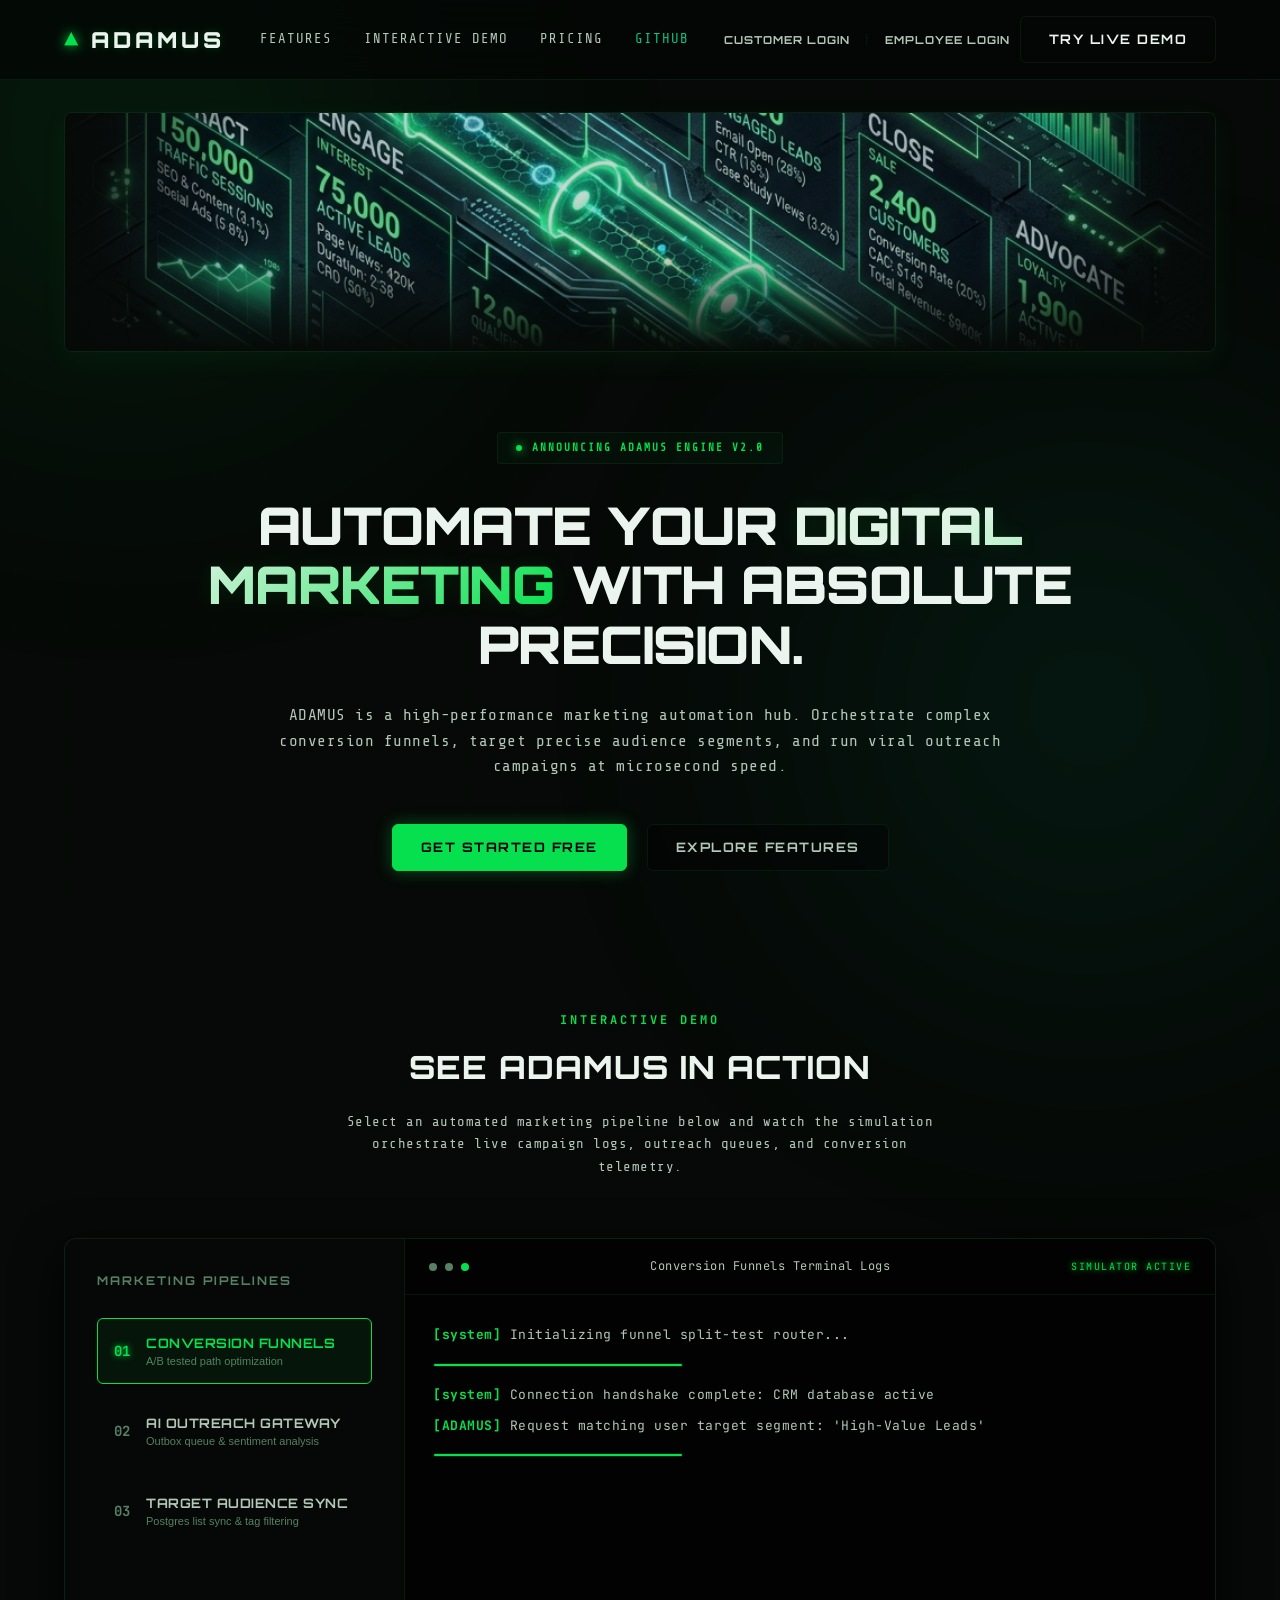
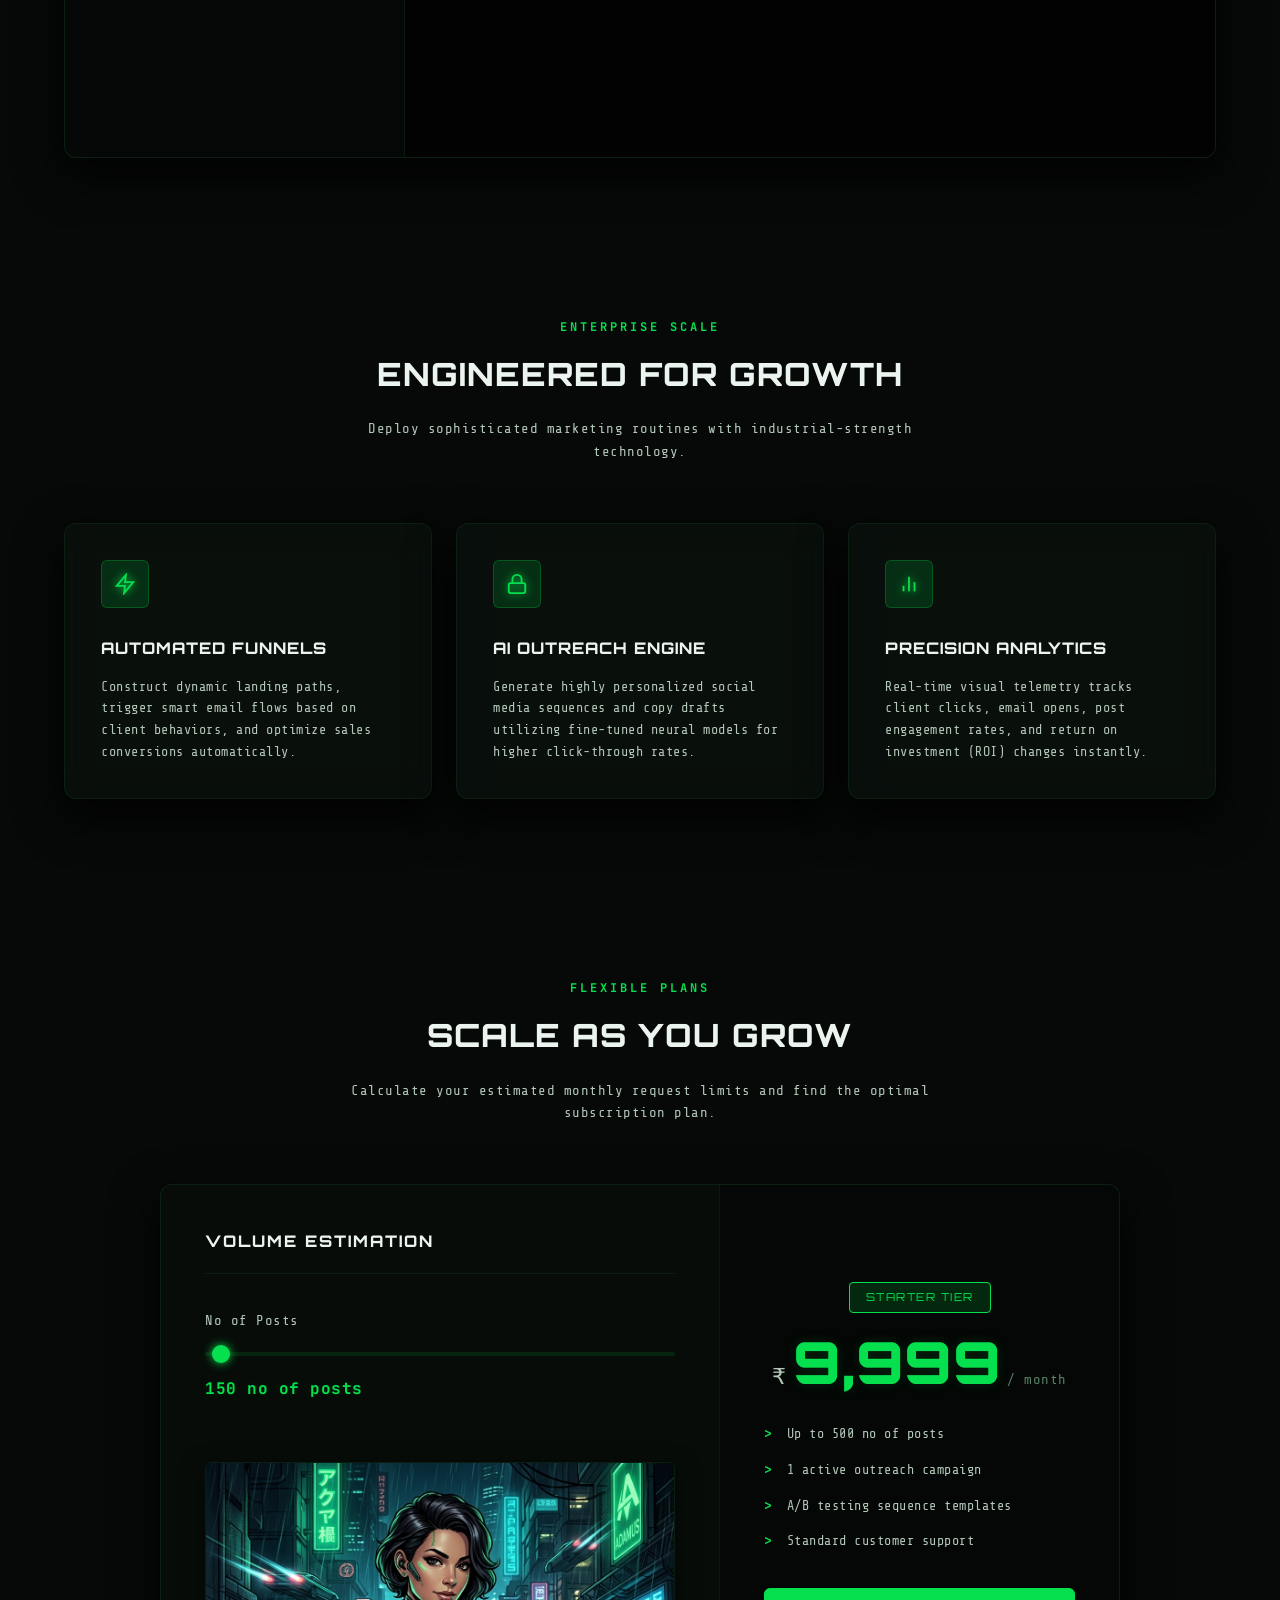
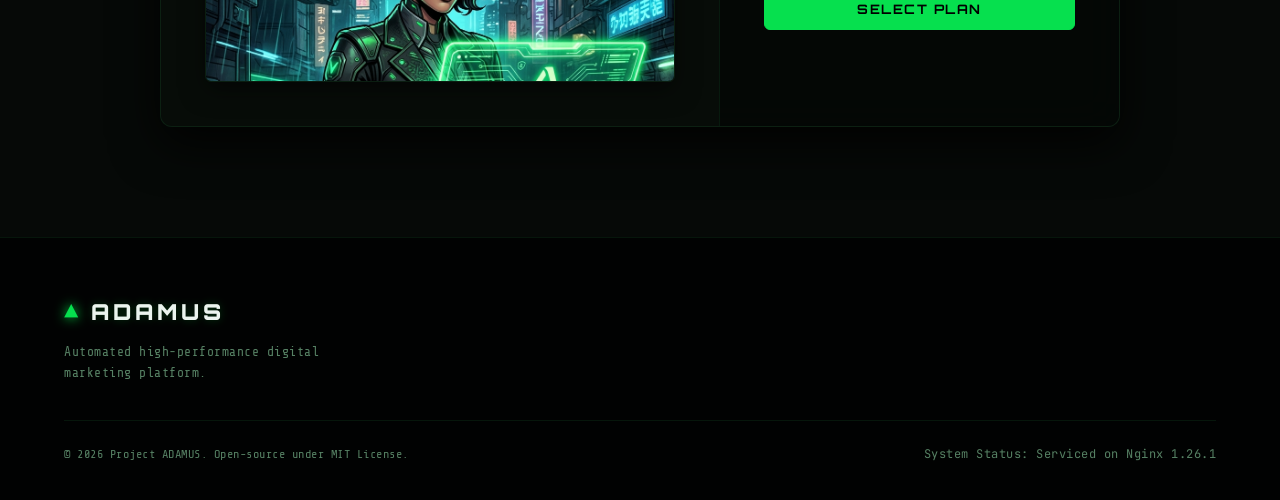
==== index.html @ e50ae534 "Restore original cover3.png and revert index.html/login.html changes" ====
<!DOCTYPE html>
<html lang="en">
<head>
    <meta charset="UTF-8">
    <meta name="viewport" content="width=device-width, initial-scale=1.0">
    <title>ADAMUS - Next Gen Local Applications</title>
    <link rel="preconnect" href="https://fonts.googleapis.com">
    <link rel="preconnect" href="https://fonts.gstatic.com" crossorigin>
    <link href="https://fonts.googleapis.com/css2?family=Orbitron:wght@700;800;900&family=Share+Tech+Mono&family=JetBrains+Mono:wght@400;500;700&display=swap" rel="stylesheet">
    <link rel="stylesheet" href="style.css?v=1.7">
</head>
<body>
    <!-- Abstract gradient backgrounds -->
    <div class="bg-glow bg-glow-primary"></div>
    <div class="bg-glow bg-glow-secondary"></div>
    <div class="bg-grid-overlay"></div>

    <div class="app-wrapper">
        <!-- Navigation Header -->
        <header class="navbar">
            <div class="nav-container">
                <a href="#" class="brand-logo">
                    <span class="logo-mark">▲</span>
                    <span class="logo-name">ADAMUS</span>
                </a>
                <nav class="nav-links">
                    <a href="#features">Features</a>
                    <a href="#demo">Interactive Demo</a>
                    <a href="#pricing">Pricing</a>
                    <a href="https://github.com/vmothee/Project_ADAMUS" target="_blank" class="git-link">GitHub</a>
                </nav>
                <div class="nav-actions">
                    <a href="login.html#customer" class="nav-login-link">Customer Login</a>
                    <span class="nav-divider">|</span>
                    <a href="login.html#employee" class="nav-login-link">Employee Login</a>
                    <a href="#demo" class="btn btn-nav">Try Live Demo</a>
                </div>
                <button class="mobile-nav-toggle" id="mobile-toggle" aria-label="Toggle Navigation">
                    <span class="bar"></span>
                    <span class="bar"></span>
                    <span class="bar"></span>
                </button>
            </div>
        </header>

        <!-- Mobile Navigation Drawer -->
        <div class="mobile-nav-drawer" id="mobile-drawer">
            <nav class="mobile-nav-links">
                <a href="#features" class="mobile-drawer-link">Features</a>
                <a href="#demo" class="mobile-drawer-link">Interactive Demo</a>
                <a href="#pricing" class="mobile-drawer-link">Pricing</a>
                <a href="https://github.com/vmothee/Project_ADAMUS" target="_blank" class="git-link mobile-drawer-link">GitHub</a>
                <div class="drawer-divider"></div>
                <a href="login.html#customer" class="drawer-login-link mobile-drawer-link">Customer Login</a>
                <a href="login.html#employee" class="drawer-login-link mobile-drawer-link">Employee Login</a>
            </nav>
        </div>

        <!-- Header Cover Banner -->
        <div class="header-cover-banner container">
            <div class="cover-image-wrapper glass-panel">
                <img src="cover1.png" alt="ADAMUS Funnel" class="cover-image active">
                <img src="cover2.png" alt="ADAMUS Outreach" class="cover-image">
                <img src="cover3.png" alt="ADAMUS SEO" class="cover-image">
                <div class="cover-overlay"></div>
            </div>
        </div>
        <section class="hero-section">
            <div class="container hero-container">
                <div class="announcement-badge">
                    <span class="badge-dot pulse-blue"></span>
                    <span class="badge-text">Announcing ADAMUS Engine v2.0</span>
                </div>
                
                <h1 class="hero-title">
                    Automate your <span class="gradient-text">digital marketing</span> with absolute precision.
                </h1>
                
                <p class="hero-subtitle">
                    ADAMUS is a high-performance marketing automation hub. Orchestrate complex conversion funnels, target precise audience segments, and run viral outreach campaigns at microsecond speed.
                </p>

                <div class="hero-actions">
                    <a href="#demo" class="btn btn-primary btn-glow">Get Started Free</a>
                    <a href="#features" class="btn btn-secondary">Explore Features</a>
                </div>
            </div>
        </section>

        <!-- Interactive Demo Showcase Section -->
        <section id="demo" class="demo-section">
            <div class="container">
                <div class="section-header">
                    <span class="section-tag">Interactive Demo</span>
                    <h2>See ADAMUS in Action</h2>
                    <p class="section-description">Select an automated marketing pipeline below and watch the simulation orchestrate live campaign logs, outreach queues, and conversion telemetry.</p>
                </div>

                <div class="showcase-card glass-panel">
                    <!-- Sidebar controller inside widget -->
                    <div class="showcase-sidebar">
                        <h3>Marketing Pipelines</h3>
                        <div class="pipeline-list">
                            <button class="pipeline-btn active" data-pipeline="data-proc" id="btn-pipeline-data">
                                <span class="num">01</span>
                                <div class="btn-info">
                                    <span class="title">Conversion Funnels</span>
                                    <span class="desc">A/B tested path optimization</span>
                                </div>
                            </button>
                            <button class="pipeline-btn" data-pipeline="ai-middleware" id="btn-pipeline-ai">
                                <span class="num">02</span>
                                <div class="btn-info">
                                    <span class="title">AI Outreach Gateway</span>
                                    <span class="desc">Outbox queue & sentiment analysis</span>
                                </div>
                            </button>
                            <button class="pipeline-btn" data-pipeline="api-sync" id="btn-pipeline-sync">
                                <span class="num">03</span>
                                <div class="btn-info">
                                    <span class="title">Target Audience Sync</span>
                                    <span class="desc">Postgres list sync & tag filtering</span>
                                </div>
                            </button>
                        </div>
                    </div>

                    <!-- Console/Visualization inside widget -->
                    <div class="showcase-content">
                        <div class="console-header">
                            <div class="console-controls">
                                <span class="control-dot dot-red"></span>
                                <span class="control-dot dot-yellow"></span>
                                <span class="control-dot dot-green"></span>
                            </div>
                            <span class="console-title" id="console-title-label">Conversion Funnels Terminal Logs</span>
                            <span class="console-status">SIMULATOR ACTIVE</span>
                        </div>
                        <div class="console-body" id="showcase-console">
                            <!-- Populated by JS -->
                        </div>
                    </div>
                </div>
            </div>
        </section>

        <!-- Features Grid Section -->
        <section id="features" class="features-section">
            <div class="container">
                <div class="section-header">
                    <span class="section-tag">Enterprise Scale</span>
                    <h2>Engineered for Growth</h2>
                    <p class="section-description">Deploy sophisticated marketing routines with industrial-strength technology.</p>
                </div>

                <div class="features-grid">
                    <div class="feature-card glass-panel">
                        <div class="feature-icon bg-cyan">
                            <svg viewBox="0 0 24 24" fill="none" stroke="currentColor" stroke-width="2">
                                <polygon points="13 2 3 14 12 14 11 22 21 10 12 10 13 2" />
                            </svg>
                        </div>
                        <h3>Automated Funnels</h3>
                        <p>Construct dynamic landing paths, trigger smart email flows based on client behaviors, and optimize sales conversions automatically.</p>
                    </div>

                    <div class="feature-card glass-panel">
                        <div class="feature-icon bg-purple">
                            <svg viewBox="0 0 24 24" fill="none" stroke="currentColor" stroke-width="2">
                                <rect x="3" y="11" width="18" height="11" rx="2" ry="2"/>
                                <path d="M7 11V7a5 5 0 0 1 10 0v4"/>
                            </svg>
                        </div>
                        <h3>AI Outreach Engine</h3>
                        <p>Generate highly personalized social media sequences and copy drafts utilizing fine-tuned neural models for higher click-through rates.</p>
                    </div>

                    <div class="feature-card glass-panel">
                        <div class="feature-icon bg-emerald">
                            <svg viewBox="0 0 24 24" fill="none" stroke="currentColor" stroke-width="2">
                                <line x1="18" y1="20" x2="18" y2="10" />
                                <line x1="12" y1="20" x2="12" y2="4" />
                                <line x1="6" y1="20" x2="6" y2="14" />
                            </svg>
                        </div>
                        <h3>Precision Analytics</h3>
                        <p>Real-time visual telemetry tracks client clicks, email opens, post engagement rates, and return on investment (ROI) changes instantly.</p>
                    </div>
                </div>
            </div>
        </section>

        <!-- Interactive Pricing Calculator Section -->
        <section id="pricing" class="pricing-section">
            <div class="container">
                <div class="section-header">
                    <span class="section-tag">Flexible Plans</span>
                    <h2>Scale as you grow</h2>
                    <p class="section-description">Calculate your estimated monthly request limits and find the optimal subscription plan.</p>
                </div>

                <div class="pricing-calculator-card glass-panel">
                    <div class="calc-inputs">
                        <h3>Volume Estimation</h3>
                        <div class="range-group">
                            <label for="price-range">No of Posts</label>
                            <input type="range" id="price-range" min="1" max="10000" step="1" value="150">
                            <div class="slider-labels">
                                <span class="requests-count" id="calc-requests-lbl">150 no of posts</span>
                            </div>
                        </div>
                        <div class="calc-spokesperson-box">
                            <img src="spokesperson.png" alt="ADAMUS Marketing Agent" class="calc-spokesperson-img">
                        </div>
                    </div>
                    
                    <div class="calc-results">
                        <div class="plan-badge" id="plan-tier-badge">Developer Tier</div>
                        <div class="price-row">
                            <span class="currency">₹</span>
                            <span class="price-amount" id="calc-price-lbl">0</span>
                            <span class="period">/ month</span>
                        </div>
                        <ul class="plan-features">
                            <li id="feat-bandwidth">Up to 500 no of posts</li>
                            <li id="feat-nodes">1 active outreach campaign</li>
                            <li>A/B testing sequence templates</li>
                            <li id="feat-support">Standard customer support</li>
                        </ul>
                        <button class="btn btn-primary" style="width: 100%;">Select Plan</button>
                    </div>
                </div>
            </div>
        </section>

        <!-- Footer -->
        <footer class="footer">
            <div class="container footer-container">
                <div class="footer-brand">
                    <a href="#" class="brand-logo">
                        <span class="logo-mark">▲</span>
                        <span class="logo-name">ADAMUS</span>
                    </a>
                    <p class="footer-desc">Automated high-performance digital marketing platform.</p>
                </div>
                <div class="footer-bottom">
                    <span class="copyright">© 2026 Project ADAMUS. Open-source under MIT License.</span>
                    <span class="version">System Status: Serviced on Nginx 1.26.1</span>
                </div>
            </div>
        </footer>
    </div>
    
    <script src="app.js?v=1.4"></script>
</body>
</html>
---- style.css ----
/* ----------------------------------------------------
   Project ADAMUS - SaaS Product Redesign Stylesheet
   Theme: Sci-Fi Cyber Green & Deep Obsidian Black
   ---------------------------------------------------- */

:root {
    /* Color Palette: Dark Green & Black Combo */
    --bg-dark: hsl(140, 24%, 3%);
    --bg-card: hsla(140, 24%, 6%, 0.65);
    --bg-card-hover: hsla(140, 24%, 10%, 0.8);
    --border-color: hsla(140, 60%, 25%, 0.2);
    --border-hover: hsla(140, 95%, 45%, 0.45);
    
    --text-main: hsl(140, 30%, 94%);
    --text-muted: hsl(140, 15%, 74%);
    --text-dark: hsl(140, 20%, 42%);

    /* Neon Green Highlights & Glows */
    --primary: hsl(140, 95%, 45%);        /* Matrix Green */
    --primary-glow: hsla(140, 95%, 45%, 0.15);
    --secondary: hsl(160, 90%, 40%);      /* Emerald Teal */
    --secondary-glow: hsla(160, 90%, 40%, 0.15);
    
    --cyan: hsl(140, 95%, 45%);           /* Aliased to green */
    --cyan-glow: hsla(140, 95%, 45%, 0.15);
    --purple: hsl(150, 100%, 42%);        /* Mint Green */
    --purple-glow: hsla(150, 100%, 42%, 0.15);
    --emerald: hsl(140, 95%, 45%);
    --emerald-glow: hsla(140, 95%, 45%, 0.15);
    
    --danger: hsl(0, 85%, 55%);           /* Alert red */
    --warning: hsl(45, 95%, 50%);         /* Warning gold */

    /* Heavy Tech Fonts */
    --font-head: 'Orbitron', sans-serif;
    --font-body: 'Share Tech Mono', monospace;
    --font-mono: 'JetBrains Mono', monospace;

    /* Transitions & FX */
    --transition: all 0.25s cubic-bezier(0.16, 1, 0.3, 1);
    --blur: blur(20px);
    --shadow: 0 16px 48px 0 rgba(0, 0, 0, 0.85);
}

/* Base Setup */
* {
    box-sizing: border-box;
    margin: 0;
    padding: 0;
}

html {
    scroll-behavior: smooth;
}

body {
    background-color: var(--bg-dark);
    color: var(--text-main);
    font-family: var(--font-body);
    line-height: 1.6;
    overflow-x: hidden;
    position: relative;
    letter-spacing: 0.5px;
}

/* Background Gradients & Matrix Grid Overlay */
.bg-glow {
    position: fixed;
    width: 60vw;
    height: 60vw;
    border-radius: 50%;
    pointer-events: none;
    z-index: 1;
    filter: blur(140px);
    opacity: 0.15;
}

.bg-glow-primary {
    top: -20vw;
    left: -20vw;
    background: radial-gradient(circle, var(--primary) 0%, transparent 70%);
}

.bg-glow-secondary {
    bottom: -15vw;
    right: -15vw;
    background: radial-gradient(circle, var(--secondary) 0%, transparent 70%);
}

.bg-grid-overlay {
    position: fixed;
    top: 0;
    left: 0;
    width: 100vw;
    height: 100vh;
    background-image: 
        linear-gradient(rgba(0, 255, 70, 0.007) 1px, transparent 1px),
        linear-gradient(90deg, rgba(0, 255, 70, 0.007) 1px, transparent 1px);
    background-size: 50px 50px;
    background-position: center;
    pointer-events: none;
    z-index: 2;
}

/* Utility Containers */
.app-wrapper {
    position: relative;
    z-index: 3;
}

.container {
    width: 100%;
    max-width: 1200px;
    margin: 0 auto;
    padding: 0 24px;
}

/* Glassmorphism Panel styles */
.glass-panel {
    background: var(--bg-card);
    backdrop-filter: var(--blur);
    -webkit-backdrop-filter: var(--blur);
    border: 1px solid var(--border-color);
    box-shadow: var(--shadow);
    border-radius: 12px;
    transition: var(--transition);
}

/* Navigation Navbar */
.navbar {
    height: 80px;
    border-bottom: 1px solid var(--border-color);
    background: hsla(140, 24%, 2%, 0.7);
    backdrop-filter: var(--blur);
    position: sticky;
    top: 0;
    z-index: 100;
}

.nav-container {
    height: 100%;
    display: flex;
    align-items: center;
    justify-content: space-between;
    max-width: 1200px;
    margin: 0 auto;
    padding: 0 24px;
}

.brand-logo {
    display: flex;
    align-items: center;
    gap: 12px;
    text-decoration: none;
}

.logo-mark {
    font-size: 24px;
    color: var(--primary);
    text-shadow: 0 0 12px var(--primary);
    animation: rotateMark 8s infinite linear;
}

.logo-name {
    font-family: var(--font-head);
    font-size: 22px;
    font-weight: 900;
    letter-spacing: 4px;
    color: var(--text-main);
    text-shadow: 0 0 8px rgba(0, 255, 70, 0.2);
}

.nav-links {
    display: flex;
    align-items: center;
    gap: 32px;
}

.nav-links a {
    color: var(--text-muted);
    text-decoration: none;
    font-size: 14px;
    font-weight: 500;
    transition: var(--transition);
    text-transform: uppercase;
    letter-spacing: 1px;
}

.nav-links a:hover {
    color: var(--primary);
    text-shadow: 0 0 8px var(--primary-glow);
}

.git-link {
    color: var(--secondary) !important;
}

/* Buttons styling with heavy tech borders */
.btn {
    padding: 12px 28px;
    border-radius: 6px;
    font-family: var(--font-head);
    font-size: 13px;
    font-weight: 700;
    text-transform: uppercase;
    letter-spacing: 1.5px;
    text-decoration: none;
    cursor: pointer;
    transition: var(--transition);
    display: inline-flex;
    align-items: center;
    justify-content: center;
}

.btn-nav {
    background: transparent;
    border: 1px solid var(--border-color);
    color: var(--text-main);
}

.btn-nav:hover {
    background: var(--primary-glow);
    border-color: var(--primary);
    color: var(--primary);
    box-shadow: 0 0 12px var(--primary-glow);
}

.btn-primary {
    background: var(--primary);
    color: #000;
    border: 1px solid var(--primary);
}

.btn-primary:hover {
    background: transparent;
    color: var(--primary);
    transform: translateY(-2px);
    box-shadow: 0 0 20px var(--primary-glow);
}

.btn-glow {
    position: relative;
}

.btn-glow::after {
    content: '';
    position: absolute;
    top: -2px;
    left: -2px;
    right: -2px;
    bottom: -2px;
    border-radius: 6px;
    background: var(--primary);
    filter: blur(8px);
    opacity: 0.3;
    z-index: -1;
    transition: var(--transition);
}

.btn-glow:hover::after {
    opacity: 0.6;
    filter: blur(12px);
}

.btn-secondary {
    background: rgba(0, 0, 0, 0.4);
    border: 1px solid var(--border-color);
    color: var(--text-muted);
}

.btn-secondary:hover {
    background: rgba(0, 255, 70, 0.05);
    border-color: var(--primary);
    color: var(--text-main);
}

/* Hero Section */
.hero-section {
    padding: 120px 0 70px 0;
    text-align: center;
}

.hero-container {
    display: flex;
    flex-direction: column;
    align-items: center;
    max-width: 950px;
}

.announcement-badge {
    background: rgba(0, 255, 70, 0.03);
    border: 1px solid var(--border-color);
    padding: 6px 18px;
    border-radius: 4px;
    display: flex;
    align-items: center;
    gap: 10px;
    margin-bottom: 32px;
}

.badge-dot {
    width: 6px;
    height: 6px;
    border-radius: 50%;
}

.badge-dot.pulse-blue {
    background-color: var(--primary);
    box-shadow: 0 0 10px var(--primary);
    animation: greenPulse 2.5s infinite ease-in-out;
}

.badge-text {
    font-size: 11px;
    font-weight: 700;
    color: var(--primary);
    text-transform: uppercase;
    letter-spacing: 2px;
}

.hero-title {
    font-family: var(--font-head);
    font-size: 52px;
    font-weight: 900;
    line-height: 1.15;
    letter-spacing: -0.5px;
    margin-bottom: 28px;
    text-transform: uppercase;
}

.gradient-text {
    background: linear-gradient(135deg, var(--text-main) 30%, var(--primary));
    -webkit-background-clip: text;
    background-clip: text;
    -webkit-text-fill-color: transparent;
    text-shadow: 0 0 20px rgba(0, 255, 70, 0.1);
}

.hero-subtitle {
    font-size: 16px;
    color: var(--text-muted);
    max-width: 760px;
    margin-bottom: 44px;
    font-weight: 400;
}

.hero-actions {
    display: flex;
    gap: 20px;
    justify-content: center;
}

/* Section Header Utility */
.section-header {
    text-align: center;
    margin-bottom: 60px;
}

.section-tag {
    font-family: var(--font-mono);
    color: var(--primary);
    font-size: 12px;
    font-weight: 700;
    text-transform: uppercase;
    letter-spacing: 3px;
    display: block;
    margin-bottom: 12px;
}

.section-header h2 {
    font-family: var(--font-head);
    font-size: 32px;
    font-weight: 800;
    text-transform: uppercase;
    letter-spacing: 1px;
    margin-bottom: 18px;
}

.section-description {
    font-size: 14px;
    color: var(--text-muted);
    max-width: 600px;
    margin: 0 auto;
}

/* Demo Section Layout */
.demo-section {
    padding: 70px 0;
}

.showcase-card {
    display: grid;
    grid-template-columns: 340px 1fr;
    height: 520px;
    overflow: hidden;
    border-radius: 12px;
}

/* Showcase Sidebar */
.showcase-sidebar {
    border-right: 1px solid var(--border-color);
    padding: 32px;
    display: flex;
    flex-direction: column;
    background: rgba(0, 0, 0, 0.4);
}

.showcase-sidebar h3 {
    font-family: var(--font-head);
    font-size: 12px;
    color: var(--text-dark);
    text-transform: uppercase;
    letter-spacing: 2px;
    margin-bottom: 28px;
}

.pipeline-list {
    display: flex;
    flex-direction: column;
    gap: 14px;
}

.pipeline-btn {
    background: transparent;
    border: 1px solid transparent;
    border-radius: 6px;
    padding: 16px;
    cursor: pointer;
    text-align: left;
    display: flex;
    gap: 16px;
    align-items: center;
    transition: var(--transition);
}

.pipeline-btn:hover {
    background: rgba(0, 255, 70, 0.03);
    border-color: rgba(0, 255, 70, 0.1);
}

.pipeline-btn.active {
    background: rgba(0, 255, 70, 0.05);
    border-color: var(--primary);
}

.pipeline-btn .num {
    font-family: var(--font-mono);
    font-size: 14px;
    color: var(--text-dark);
    font-weight: 700;
    transition: var(--transition);
}

.pipeline-btn.active .num {
    color: var(--primary);
    text-shadow: 0 0 6px var(--primary);
}

.pipeline-btn .btn-info {
    display: flex;
    flex-direction: column;
}

.pipeline-btn .title {
    font-family: var(--font-head);
    font-size: 13px;
    font-weight: 700;
    color: var(--text-muted);
    text-transform: uppercase;
    letter-spacing: 0.5px;
    transition: var(--transition);
}

.pipeline-btn.active .title {
    color: var(--primary);
}

.pipeline-btn .desc {
    font-size: 11px;
    color: var(--text-dark);
    margin-top: 4px;
}

/* Showcase Console/Simulator Display */
.showcase-content {
    display: flex;
    flex-direction: column;
    background: rgba(0, 0, 0, 0.85);
}

.console-header {
    border-bottom: 1px solid var(--border-color);
    padding: 18px 24px;
    display: flex;
    align-items: center;
    justify-content: space-between;
    background: rgba(0, 0, 0, 0.2);
}

.console-controls {
    display: flex;
    gap: 8px;
}

.control-dot {
    width: 8px;
    height: 8px;
    border-radius: 50%;
}

.control-dot.dot-red { background: var(--text-dark); }
.control-dot.dot-yellow { background: var(--text-dark); }
.control-dot.dot-green { background: var(--primary); }

.console-title {
    font-family: var(--font-mono);
    font-size: 12px;
    color: var(--text-muted);
}

.console-status {
    font-family: var(--font-mono);
    font-size: 10px;
    color: var(--primary);
    letter-spacing: 1.5px;
    text-shadow: 0 0 6px var(--primary);
}

.console-body {
    padding: 28px;
    font-family: var(--font-mono);
    font-size: 13px;
    line-height: 1.8;
    overflow-y: auto;
    flex-grow: 1;
    display: flex;
    flex-direction: column;
    gap: 8px;
    color: var(--text-muted);
}

.console-line {
    white-space: pre-wrap;
}

.console-line.success { color: var(--primary); text-shadow: 0 0 4px var(--primary-glow); }
.console-line.warn { color: var(--warning); }
.console-line.info { color: var(--text-muted); }
.console-line .hl { color: var(--primary); font-weight: 700; }

.loading-bar-wrapper {
    width: 250px;
    height: 4px;
    background: rgba(0, 255, 70, 0.05);
    border: 1px solid rgba(0, 255, 70, 0.1);
    border-radius: 2px;
    overflow: hidden;
    margin: 8px 0;
}

.loading-bar-fill {
    width: 0%;
    height: 100%;
    background: var(--primary);
    box-shadow: 0 0 6px var(--primary);
    animation: fillProgress 2s forwards ease-in-out;
}

/* Features Section */
.features-section {
    padding: 90px 0;
}

.features-grid {
    display: grid;
    grid-template-columns: repeat(auto-fit, minmax(320px, 1fr));
    gap: 24px;
}

.feature-card {
    padding: 36px;
    border-radius: 12px;
    transition: var(--transition);
}

.feature-card:hover {
    transform: translateY(-6px);
    border-color: var(--primary);
    box-shadow: 0 0 20px var(--primary-glow);
}

.feature-icon {
    width: 48px;
    height: 48px;
    border-radius: 6px;
    display: flex;
    align-items: center;
    justify-content: center;
    margin-bottom: 28px;
    background: var(--primary-glow);
    color: var(--primary);
    border: 1px solid rgba(0, 255, 70, 0.2);
}

.feature-icon svg {
    width: 22px;
    height: 22px;
    filter: drop-shadow(0 0 4px var(--primary));
}

.feature-card h3 {
    font-family: var(--font-head);
    font-size: 16px;
    font-weight: 800;
    margin-bottom: 14px;
    text-transform: uppercase;
    letter-spacing: 1px;
}

.feature-card p {
    font-size: 13.5px;
    color: var(--text-muted);
}

/* Pricing Section */
.pricing-section {
    padding: 90px 0 110px 0;
}

.pricing-calculator-card {
    display: grid;
    grid-template-columns: 1fr 400px;
    overflow: hidden;
    max-width: 960px;
    margin: 0 auto;
    border-radius: 12px;
}

.calc-inputs {
    padding: 44px;
    display: flex;
    flex-direction: column;
    gap: 36px;
    background: rgba(0, 0, 0, 0.2);
}

.calc-inputs h3 {
    font-family: var(--font-head);
    font-size: 16px;
    font-weight: 800;
    text-transform: uppercase;
    letter-spacing: 2px;
    border-bottom: 1px solid var(--border-color);
    padding-bottom: 18px;
}

.range-group {
    display: flex;
    flex-direction: column;
    gap: 20px;
}

.range-group label {
    font-size: 14px;
    color: var(--text-muted);
}

/* Pricing range slider customization */
.range-group input[type="range"] {
    appearance: none;
    width: 100%;
    height: 4px;
    border-radius: 2px;
    background: rgba(0, 255, 70, 0.1);
    outline: none;
}

.range-group input[type="range"]::-webkit-slider-thumb {
    appearance: none;
    width: 18px;
    height: 18px;
    border-radius: 50%;
    background: var(--primary);
    cursor: pointer;
    box-shadow: 0 0 10px var(--primary);
    transition: var(--transition);
}

.range-group input[type="range"]::-webkit-slider-thumb:hover {
    transform: scale(1.25);
    box-shadow: 0 0 15px var(--primary);
}

.slider-labels {
    display: flex;
    justify-content: space-between;
}

.requests-count {
    font-family: var(--font-mono);
    font-size: 16px;
    font-weight: 700;
    color: var(--primary);
    text-shadow: 0 0 6px var(--primary-glow);
}

/* Calculator Pricing Results card */
.calc-results {
    background: rgba(0, 0, 0, 0.5);
    border-left: 1px solid var(--border-color);
    padding: 44px;
    display: flex;
    flex-direction: column;
    align-items: center;
    justify-content: center;
    text-align: center;
}

.plan-badge {
    background: var(--primary-glow);
    border: 1px solid var(--primary);
    color: var(--primary);
    font-family: var(--font-head);
    font-size: 11px;
    text-transform: uppercase;
    letter-spacing: 1.5px;
    padding: 6px 16px;
    border-radius: 4px;
    margin-bottom: 20px;
    text-shadow: 0 0 6px var(--primary-glow);
}

.price-row {
    display: flex;
    align-items: baseline;
    margin-bottom: 28px;
}

.price-row .currency {
    font-size: 22px;
    color: var(--text-muted);
    margin-right: 6px;
}

.price-row .price-amount {
    font-family: var(--font-head);
    font-size: 58px;
    font-weight: 900;
    line-height: 1;
    color: var(--primary);
    text-shadow: 0 0 12px var(--primary-glow);
}

.price-row .period {
    font-size: 14px;
    color: var(--text-dark);
    margin-left: 6px;
}

.plan-features {
    list-style: none;
    width: 100%;
    display: flex;
    flex-direction: column;
    gap: 14px;
    margin-bottom: 36px;
    text-align: left;
    font-size: 13.5px;
    color: var(--text-muted);
}

.plan-features li {
    display: flex;
    align-items: center;
    gap: 10px;
}

.plan-features li::before {
    content: '>';
    color: var(--primary);
    font-family: var(--font-mono);
    font-weight: 700;
    margin-right: 4px;
}

/* Footer styling */
.footer {
    border-top: 1px solid var(--border-color);
    background: rgba(0, 0, 0, 0.7);
    padding: 54px 0 36px 0;
}

.footer-container {
    display: flex;
    flex-direction: column;
    gap: 36px;
}

.footer-brand {
    display: flex;
    flex-direction: column;
    gap: 12px;
}

.footer-desc {
    font-size: 13px;
    color: var(--text-dark);
    max-width: 320px;
}

.footer-bottom {
    display: flex;
    justify-content: space-between;
    align-items: center;
    border-top: 1px solid var(--border-color);
    padding-top: 24px;
    font-size: 12px;
    color: var(--text-dark);
}

.footer-bottom .version {
    font-family: var(--font-mono);
}

/* Animations */
@keyframes greenPulse {
    0%, 100% { box-shadow: 0 0 6px var(--primary); }
    50% { box-shadow: 0 0 18px var(--primary); }
}

@keyframes fillProgress {
    to { width: 100%; }
}

@keyframes rotateMark {
    from { transform: rotate(0deg); }
    to { transform: rotate(360deg); }
}

/* Scrollbar Customization */
::-webkit-scrollbar {
    width: 6px;
    height: 6px;
}

::-webkit-scrollbar-track {
    background: rgba(0, 0, 0, 0.3);
}

::-webkit-scrollbar-thumb {
    background: rgba(0, 255, 70, 0.15);
    border-radius: 3px;
}

::-webkit-scrollbar-thumb:hover {
    background: rgba(0, 255, 70, 0.35);
}

/* Responsive adjustments */
/* Mobile navigation toggle & drawer elements */
.mobile-nav-toggle {
    display: none;
    background: transparent;
    border: none;
    cursor: pointer;
    flex-direction: column;
    gap: 6px;
    padding: 8px;
    z-index: 1010;
}

.mobile-nav-toggle .bar {
    width: 24px;
    height: 2px;
    background-color: var(--text-main);
    transition: var(--transition);
}

.mobile-nav-toggle.active .bar:nth-child(1) {
    transform: translateY(8px) rotate(45deg);
    background-color: var(--primary);
}

.mobile-nav-toggle.active .bar:nth-child(2) {
    opacity: 0;
}

.mobile-nav-toggle.active .bar:nth-child(3) {
    transform: translateY(-8px) rotate(-45deg);
    background-color: var(--primary);
}

.mobile-nav-drawer {
    display: none;
}

.mobile-nav-links {
    display: flex;
    flex-direction: column;
    align-items: center;
    gap: 24px;
    width: 100%;
    padding: 40px;
    text-align: center;
}

.mobile-nav-links a {
    font-family: var(--font-head);
    font-size: 20px;
    font-weight: 700;
    color: var(--text-muted);
    text-decoration: none;
    text-transform: uppercase;
    letter-spacing: 2px;
    transition: var(--transition);
}

.mobile-nav-links a:hover {
    color: var(--primary);
    text-shadow: 0 0 10px var(--primary-glow);
}

.drawer-divider {
    width: 60px;
    height: 1px;
    background-color: var(--border-color);
    margin: 12px 0;
}

.drawer-login-link {
    font-size: 16px !important;
    color: var(--text-dark) !important;
}

.drawer-login-link:hover {
    color: var(--primary) !important;
}

/* Responsive adjustments */
@media (max-width: 960px) {
    .hero-title {
        font-size: 40px;
    }
    
    .showcase-card {
        grid-template-columns: 1fr;
        height: auto;
    }
    
    .showcase-sidebar {
        border-right: none;
        border-bottom: 1px solid var(--border-color);
        padding: 24px 16px;
    }
    
    .pipeline-list {
        flex-direction: row;
        overflow-x: auto;
        padding-bottom: 8px;
        gap: 10px;
    }
    
    .pipeline-btn {
        white-space: nowrap;
        padding: 12px;
    }
    
    .showcase-content .console-body {
        padding: 20px 16px;
    }
    
    .pricing-calculator-card {
        grid-template-columns: 1fr;
    }
    
    .calc-inputs {
        padding: 24px;
    }
    
    .calc-results {
        border-left: none;
        border-top: 1px solid var(--border-color);
        padding: 24px;
    }
}

@media (max-width: 768px) {
    .navbar {
        height: auto;
        padding: 16px 0;
    }
    
    .nav-links {
        display: none;
    }
    
    .nav-actions {
        display: none;
    }
    
    .mobile-nav-toggle {
        display: flex;
    }
    
    .mobile-nav-drawer {
        display: flex;
        position: fixed;
        top: 0;
        left: 0;
        width: 100%;
        height: 100vh;
        background: hsla(140, 24%, 3%, 0.98);
        backdrop-filter: var(--blur);
        -webkit-backdrop-filter: var(--blur);
        z-index: 1000;
        align-items: center;
        justify-content: center;
        transform: translateY(-100%);
        transition: transform 0.4s cubic-bezier(0.16, 1, 0.3, 1);
        border-bottom: 1px solid var(--border-color);
    }
    
    .mobile-nav-drawer.active {
        transform: translateY(0);
    }
    
    .hero-section {
        padding: 60px 0 30px 0;
    }
    
    .hero-title {
        font-size: 32px;
    }
    
    .hero-subtitle {
        font-size: 14px;
        margin-bottom: 30px;
    }
    
    .footer-bottom {
        flex-direction: column;
        gap: 12px;
        align-items: flex-start;
    }
}

@media (max-width: 480px) {
    .hero-title {
        font-size: 26px;
    }
    
    .hero-actions {
        flex-direction: column;
        gap: 12px;
        width: 100%;
    }
    
    .hero-actions .btn {
        width: 100%;
    }
    
    .features-grid {
        grid-template-columns: 1fr;
    }
    
    .login-body-layout {
        padding: 16px;
    }
    
    .login-form-container {
        padding: 24px 20px;
        gap: 20px;
    }
    
    .login-wrapper {
        gap: 16px;
    }
    
    .portal-header h2 {
        font-size: 18px;
    }
    
    .auth-terminal-box {
        height: 200px;
    }
    
    .auth-terminal-body {
        padding: 12px;
        font-size: 11px;
    }
}

/* Header Cover Banner Styles */
.header-cover-banner {
    margin-top: 32px;
    margin-bottom: -40px; /* pull the hero closer */
    position: relative;
    z-index: 5;
}

.cover-image-wrapper {
    width: 100%;
    height: 240px;
    position: relative;
    overflow: hidden;
    border-radius: 8px;
    border: 1px solid var(--border-color);
    box-shadow: 0 8px 30px rgba(0, 255, 70, 0.05);
}

.cover-image-wrapper:hover {
    border-color: var(--primary);
    box-shadow: 0 0 20px var(--primary-glow);
}

.cover-image {
    position: absolute;
    top: 0;
    left: 0;
    width: 100%;
    height: 100%;
    object-fit: cover;
    object-position: center;
    opacity: 0;
    transform: scale(1.05) translate(0px, 0px);
    transition: opacity 1.8s ease-in-out, transform 10s ease-in-out;
}


.cover-image.active {
    opacity: 0.85;
    transform: scale(1) translate(0px, 0px);
}

.cover-image-wrapper:hover .cover-image.active {
    opacity: 1;
    transform: scale(1.03) translate(0px, -5px);
}

.cover-overlay {
    position: absolute;
    top: 0;
    left: 0;
    right: 0;
    bottom: 0;
    background: 
        linear-gradient(to right, var(--bg-dark) 0%, transparent 15%, transparent 85%, var(--bg-dark) 100%),
        linear-gradient(to bottom, transparent 60%, var(--bg-dark) 100%);
    pointer-events: none;
}

@media (max-width: 768px) {
    .header-cover-banner {
        margin-top: 20px;
        margin-bottom: -20px;
    }
    
    .cover-image-wrapper {
        height: 140px;
    }
}

/* Pricing Spokesperson Box Styles */
.calc-spokesperson-box {
    margin-top: 24px;
    height: 220px;
    position: relative;
    overflow: hidden;
    border-radius: 6px;
    border: 1px solid var(--border-color);
    box-shadow: 0 8px 24px rgba(0, 0, 0, 0.5);
    transition: var(--transition);
}

.calc-spokesperson-box:hover {
    border-color: var(--primary);
    box-shadow: 0 0 16px var(--primary-glow);
}

.calc-spokesperson-img {
    width: 100%;
    height: 100%;
    object-fit: cover;
    object-position: top center;
    transition: var(--transition);
}

/* Navbar Login Action links & Divider */
.nav-login-link {
    font-family: var(--font-head);
    font-size: 11px;
    font-weight: 700;
    text-transform: uppercase;
    color: var(--text-muted);
    text-decoration: none;
    letter-spacing: 1px;
    transition: var(--transition);
}

.nav-login-link:hover {
    color: var(--primary);
    text-shadow: 0 0 6px var(--primary-glow);
}

.nav-divider {
    color: var(--border-color);
    font-size: 14px;
    margin: 0 4px;
}

/* Login Page Layout & Theme */
.login-body-layout {
    display: flex;
    align-items: center;
    justify-content: center;
    min-height: 100vh;
    padding: 24px;
}

.login-wrapper {
    width: 100%;
    max-width: 480px;
    display: flex;
    flex-direction: column;
    gap: 28px;
    position: relative;
    z-index: 10;
}

.login-brand {
    display: flex;
    align-items: center;
    justify-content: center;
    gap: 12px;
    text-decoration: none;
}

.login-card {
    width: 100%;
    overflow: hidden;
}

.login-tabs {
    display: grid;
    grid-template-columns: 1fr 1fr;
    border-bottom: 1px solid var(--border-color);
    background: rgba(0, 0, 0, 0.2);
}

.login-tab-btn {
    background: transparent;
    border: none;
    border-bottom: 2px solid transparent;
    padding: 16px;
    color: var(--text-dark);
    font-family: var(--font-head);
    font-size: 12px;
    font-weight: 700;
    text-transform: uppercase;
    letter-spacing: 1px;
    cursor: pointer;
    transition: var(--transition);
}

.login-tab-btn:hover {
    color: var(--text-muted);
}

.login-tab-btn.active {
    color: var(--primary);
    border-color: var(--primary);
    background: rgba(0, 255, 70, 0.02);
    text-shadow: 0 0 6px var(--primary-glow);
}

.login-form-container {
    padding: 40px 32px 32px 32px;
    display: flex;
    flex-direction: column;
    gap: 28px;
}

.portal-header {
    text-align: center;
}

.portal-header h2 {
    font-family: var(--font-head);
    font-size: 20px;
    font-weight: 800;
    text-transform: uppercase;
    color: var(--text-main);
    letter-spacing: 1px;
}

.portal-header p {
    font-size: 12px;
    color: var(--text-dark);
    margin-top: 6px;
}

.auth-form {
    display: flex;
    flex-direction: column;
    gap: 20px;
}

.input-group {
    display: flex;
    flex-direction: column;
    gap: 8px;
}

.input-group label {
    font-size: 12px;
    color: var(--text-muted);
    text-transform: uppercase;
    letter-spacing: 0.5px;
}

.input-group input {
    background: rgba(0, 0, 0, 0.5);
    border: 1px solid var(--border-color);
    border-radius: 6px;
    padding: 12px 14px;
    color: var(--text-main);
    font-family: var(--font-mono);
    font-size: 13.5px;
    outline: none;
    transition: var(--transition);
}

.input-group input:focus {
    border-color: var(--primary);
    box-shadow: 0 0 10px var(--primary-glow);
}

.input-tip {
    font-size: 10px;
    color: var(--text-dark);
    margin-top: 4px;
}

/* Slide animation for MFA */
.slide-input-group {
    max-height: 0;
    opacity: 0;
    overflow: hidden;
    margin-top: 0;
    margin-bottom: 0;
    transition: max-height 0.4s cubic-bezier(0.16, 1, 0.3, 1), opacity 0.3s ease, margin 0.3s ease;
}

.slide-input-group.active {
    max-height: 120px;
    opacity: 1;
    margin-top: 4px;
    margin-bottom: 4px;
}

.btn-submit {
    width: 100%;
    margin-top: 8px;
}

.login-card-footer {
    border-top: 1px solid var(--border-color);
    padding: 20px 32px;
    background: rgba(0, 0, 0, 0.15);
    text-align: center;
}

.back-home-link {
    font-size: 12px;
    color: var(--text-dark);
    text-decoration: none;
    transition: var(--transition);
}

.back-home-link:hover {
    color: var(--primary);
}

/* Simulated terminal during loading screen */
.auth-terminal-box {
    display: none;
    background: rgba(0, 0, 0, 0.9);
    border: 1px solid var(--border-color);
    border-radius: 6px;
    overflow: hidden;
    height: 240px;
    box-shadow: 0 4px 16px rgba(0, 0, 0, 0.5);
    animation: tabFadeIn 0.3s ease-out forwards;
}

.auth-terminal-box.active {
    display: flex;
    flex-direction: column;
}

.auth-terminal-body {
    padding: 16px;
    font-family: var(--font-mono);
    font-size: 12px;
    line-height: 1.6;
    overflow-y: auto;
    flex-grow: 1;
    display: flex;
    flex-direction: column;
    gap: 6px;
    color: var(--text-muted);
}
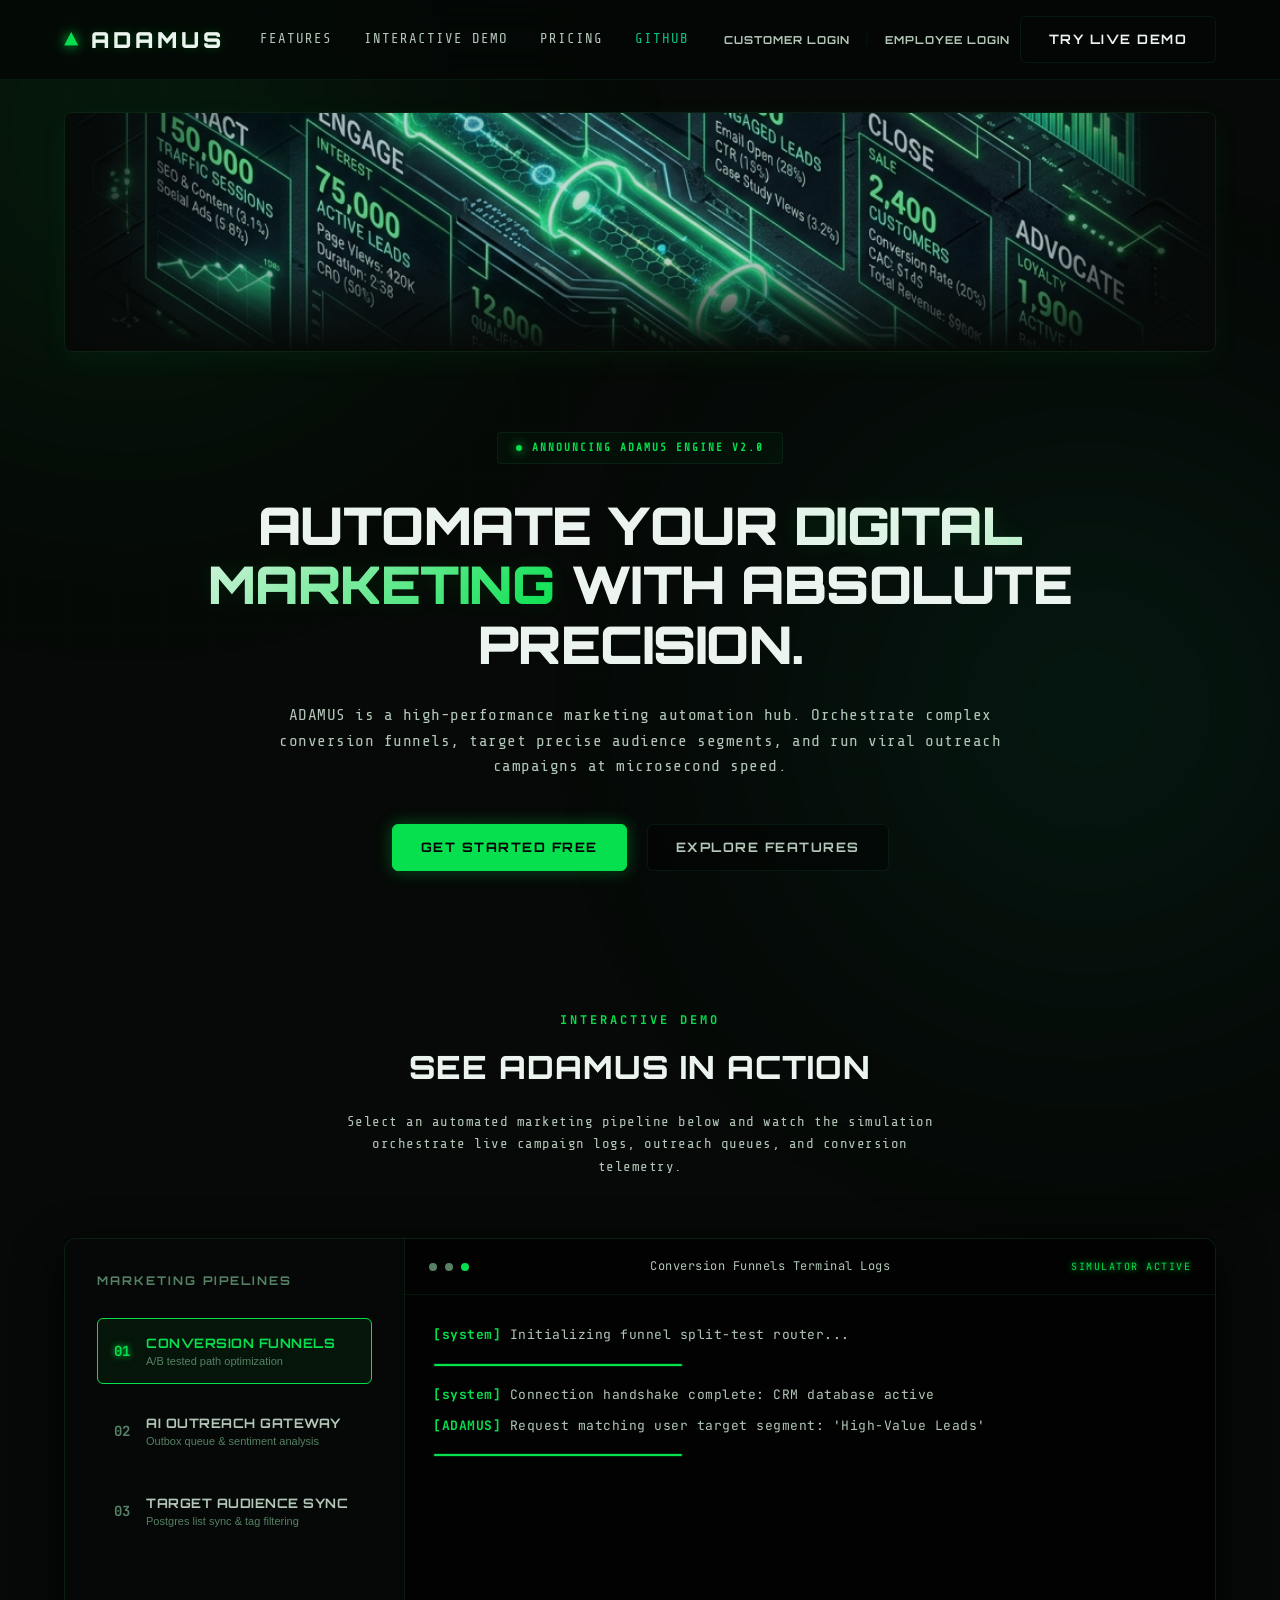
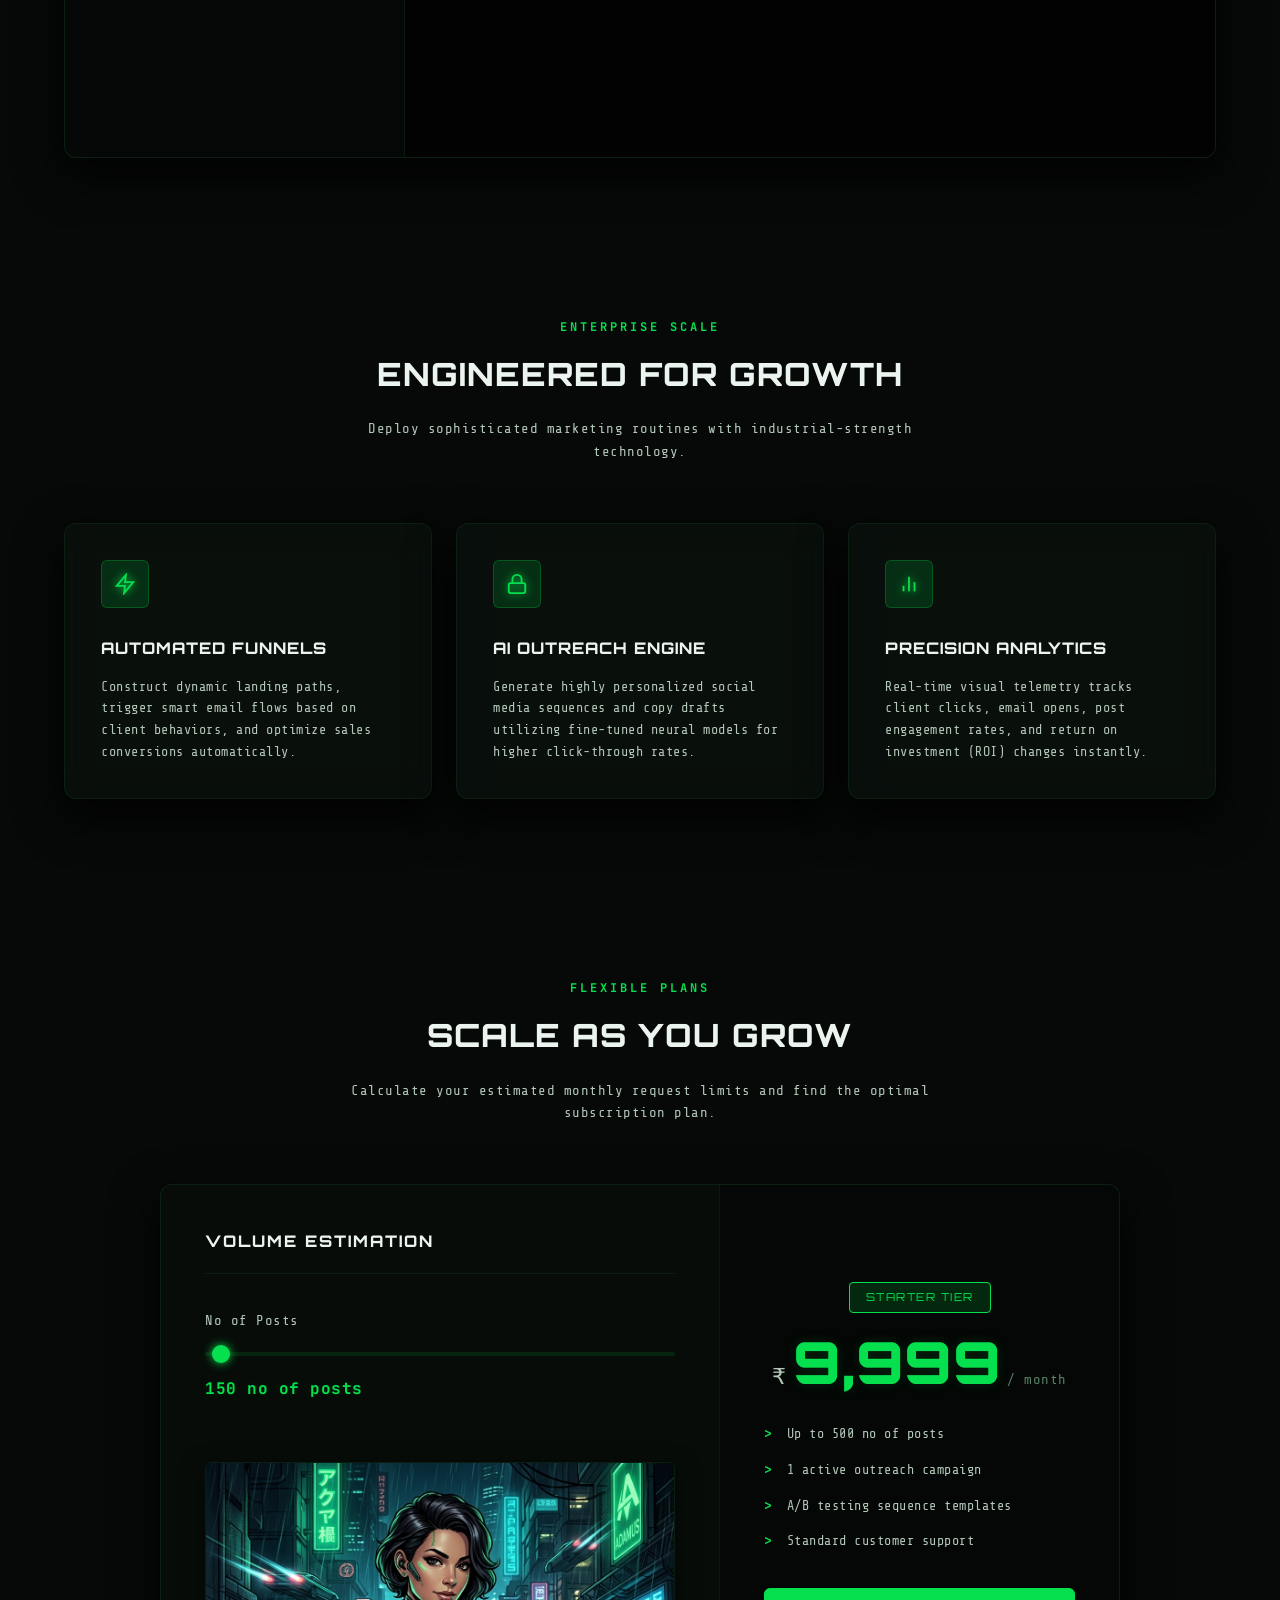
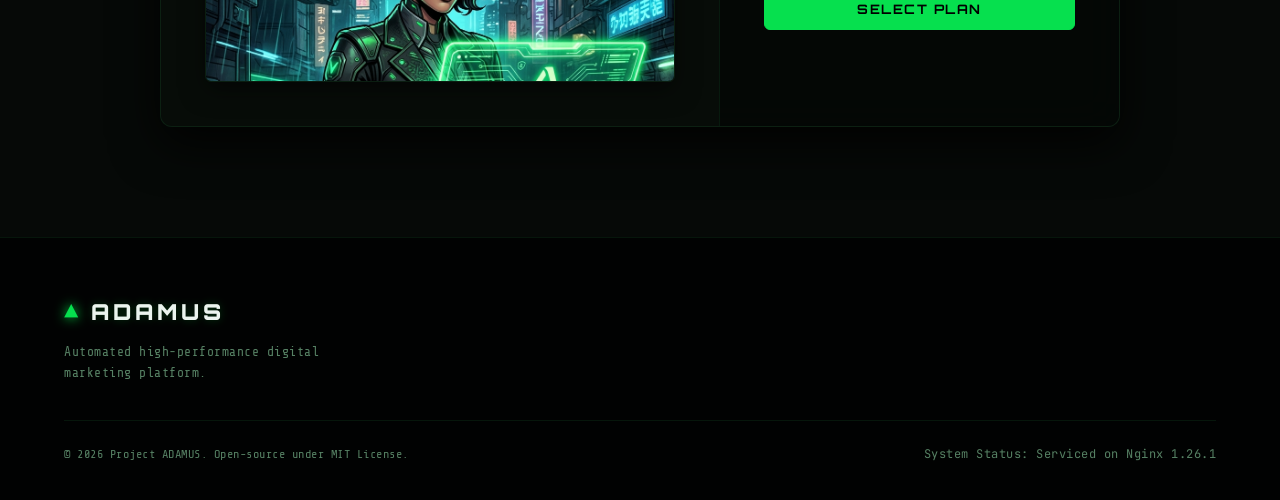
==== commit ab68d035: "Force reload of original cover3.png by adding image query parameter version" ====
--- a/index.html
+++ b/index.html
@@ -61,7 +61,7 @@
             <div class="cover-image-wrapper glass-panel">
                 <img src="cover1.png" alt="ADAMUS Funnel" class="cover-image active">
                 <img src="cover2.png" alt="ADAMUS Outreach" class="cover-image">
-                <img src="cover3.png" alt="ADAMUS SEO" class="cover-image">
+                <img src="cover3.png?v=1.1" alt="ADAMUS SEO" class="cover-image">
                 <div class="cover-overlay"></div>
             </div>
         </div>
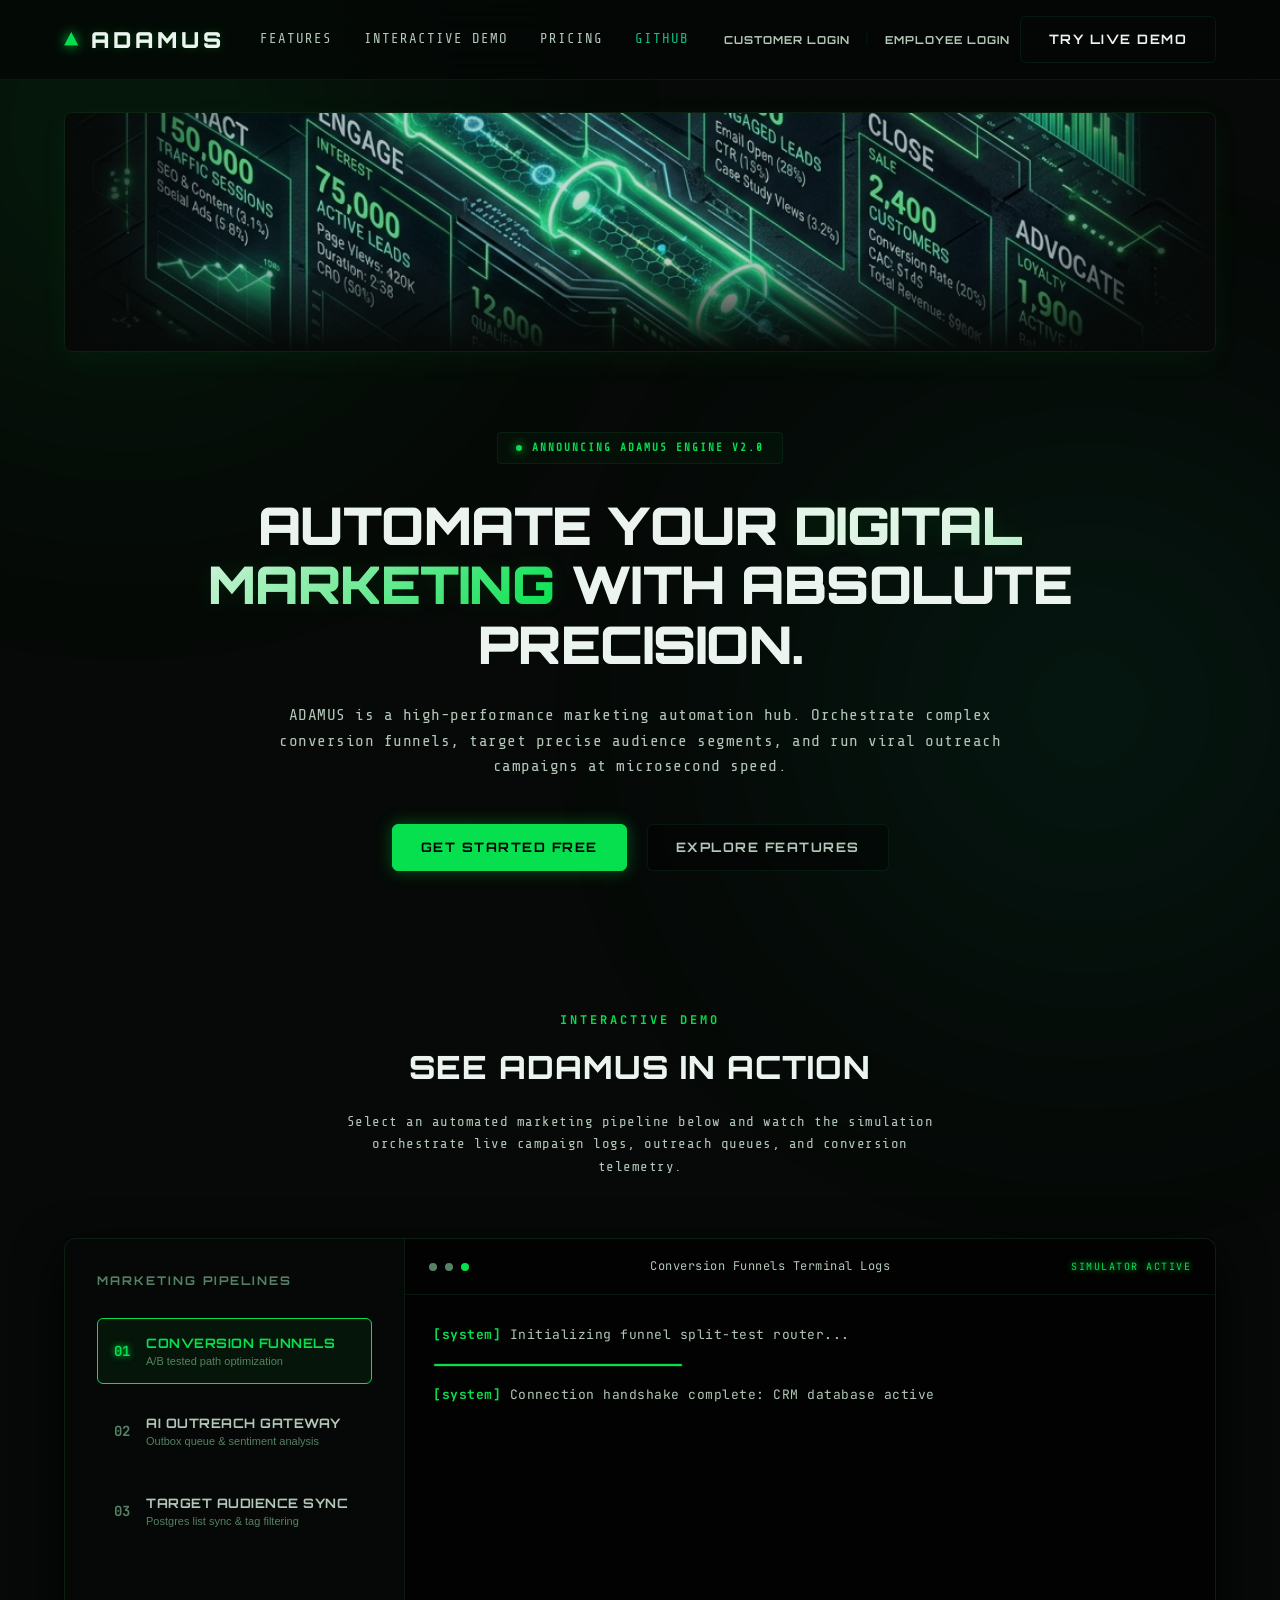
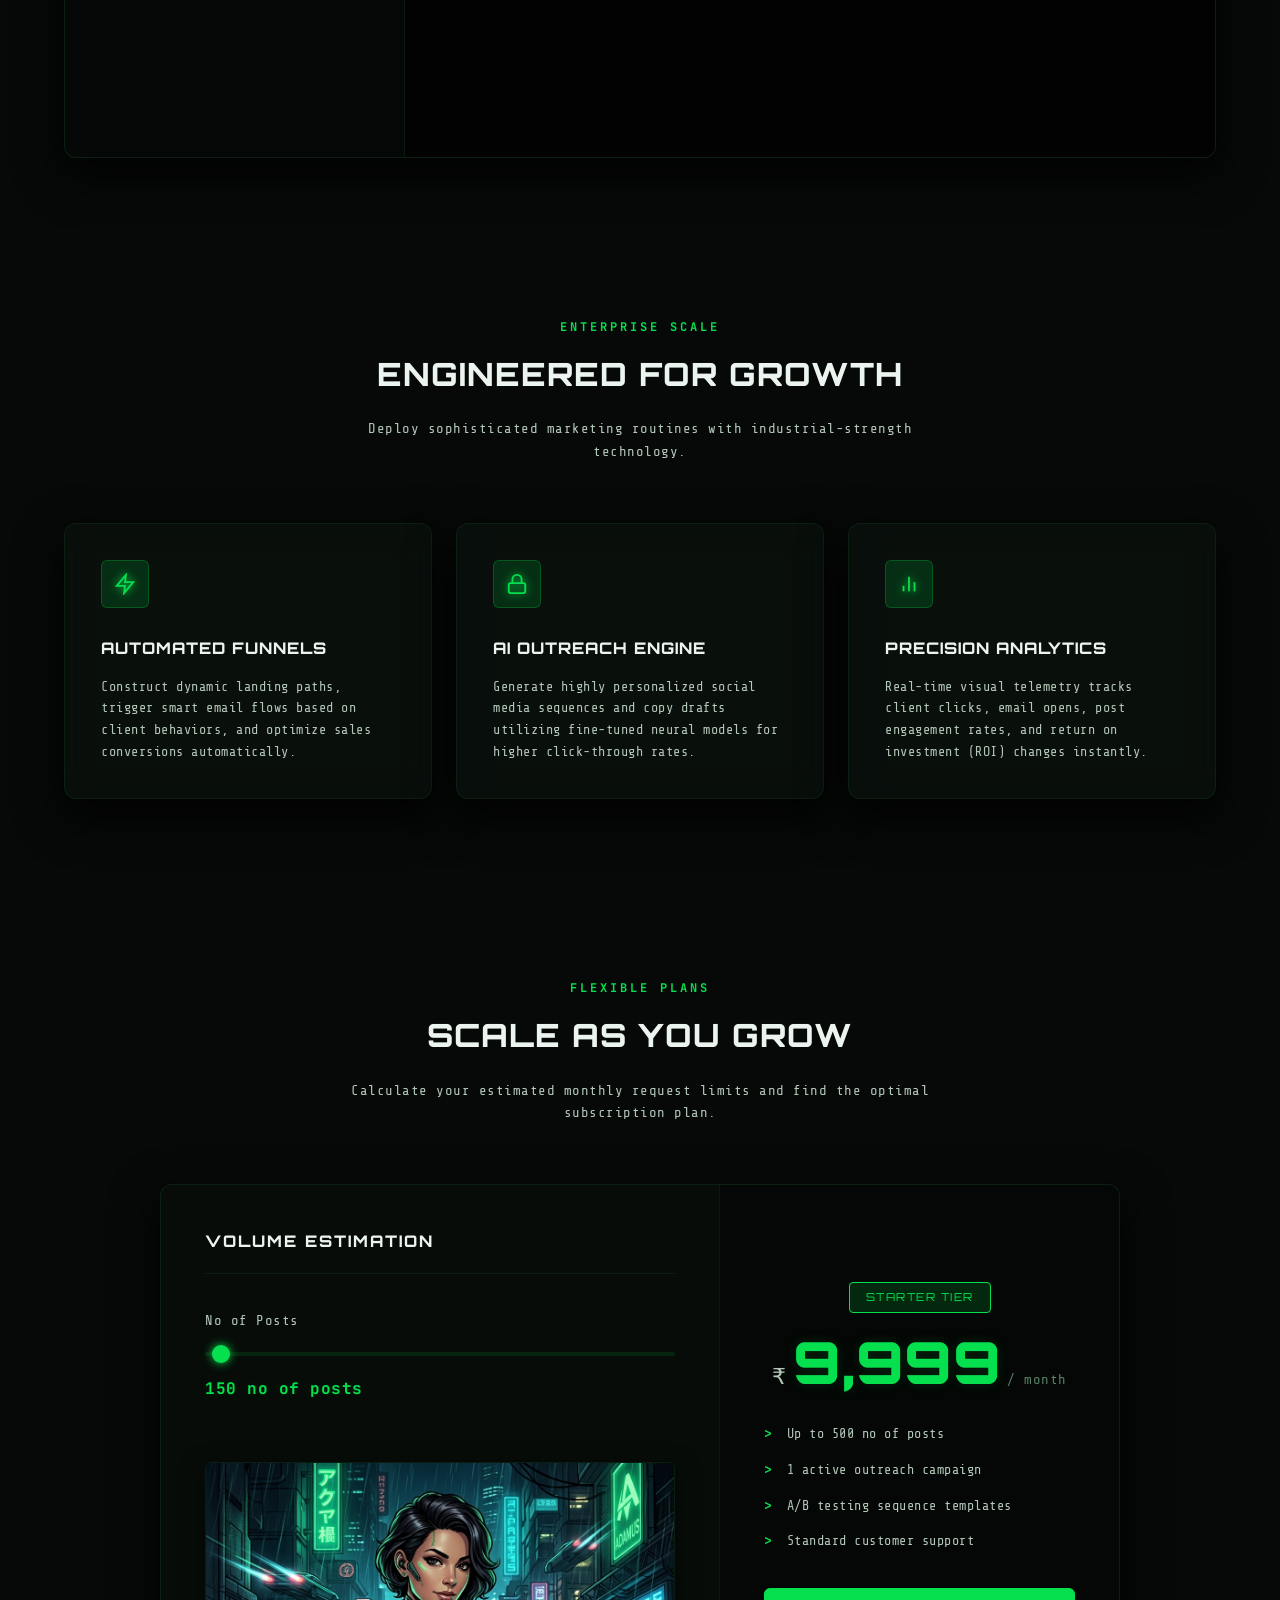
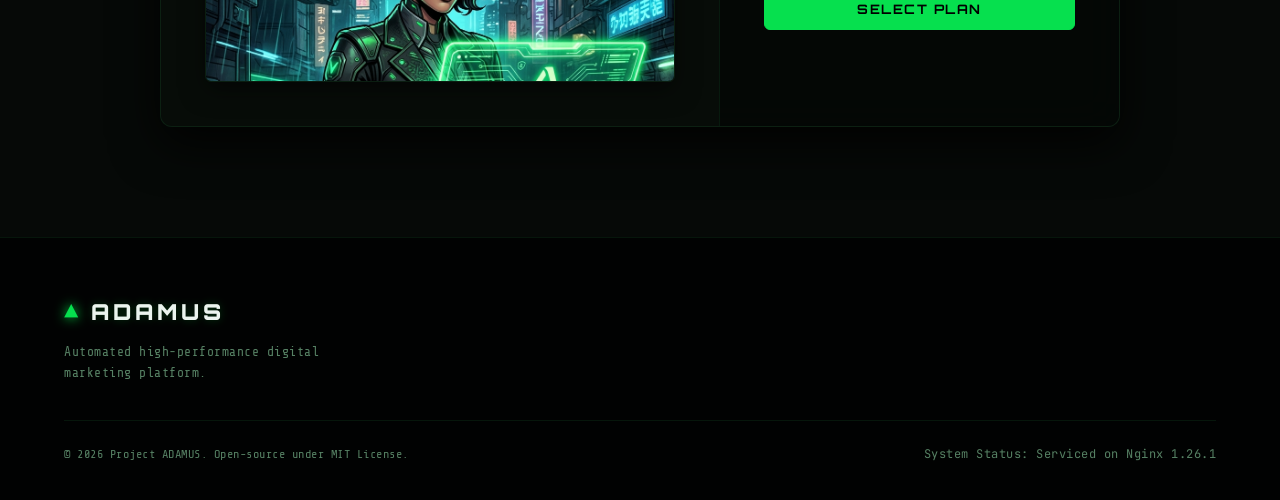
==== commit 2853b30d: "Bump stylesheet link query parameter to v=1.8 to force client cache invalidation and load Rupee/prof" ====
--- a/index.html
+++ b/index.html
@@ -7,7 +7,7 @@
     <link rel="preconnect" href="https://fonts.googleapis.com">
     <link rel="preconnect" href="https://fonts.gstatic.com" crossorigin>
     <link href="https://fonts.googleapis.com/css2?family=Orbitron:wght@700;800;900&family=Share+Tech+Mono&family=JetBrains+Mono:wght@400;500;700&display=swap" rel="stylesheet">
-    <link rel="stylesheet" href="style.css?v=1.7">
+    <link rel="stylesheet" href="style.css?v=1.8">
 </head>
 <body>
     <!-- Abstract gradient backgrounds -->
--- a/style.css
+++ b/style.css
@@ -1411,5 +1411,496 @@
     color: var(--text-muted);
 }
 
-
-
+/* ==========================================
+   Admin Dashboard Layout
+   ========================================== */
+
+.admin-dashboard-container {
+    padding-top: 100px;
+    padding-bottom: 60px;
+    min-height: 100vh;
+    display: flex;
+    flex-direction: column;
+    gap: 24px;
+}
+
+.admin-header {
+    display: flex;
+    justify-content: space-between;
+    align-items: center;
+    padding: 16px 24px;
+    margin-bottom: 12px;
+}
+
+.admin-title-group h1 {
+    font-family: var(--font-display);
+    font-size: 24px;
+    font-weight: 800;
+    letter-spacing: 1px;
+    color: var(--primary);
+    text-shadow: 0 0 10px var(--primary-glow);
+}
+
+.admin-title-group p {
+    font-family: var(--font-mono);
+    font-size: 11px;
+    color: var(--text-muted);
+}
+
+.admin-logout-btn {
+    font-family: var(--font-mono);
+    font-size: 12px;
+    padding: 8px 16px;
+    background: rgba(255, 70, 70, 0.05);
+    border: 1px solid rgba(255, 70, 70, 0.3);
+    color: #ff5555;
+    border-radius: 4px;
+    cursor: pointer;
+    transition: all 0.3s ease;
+}
+
+.admin-logout-btn:hover {
+    background: rgba(255, 70, 70, 0.15);
+    border-color: #ff5555;
+    box-shadow: 0 0 10px rgba(255, 70, 70, 0.2);
+}
+
+/* Telemetry Widgets */
+.telemetry-row {
+    display: grid;
+    grid-template-columns: repeat(auto-fit, minmax(220px, 1fr));
+    gap: 16px;
+}
+
+.telemetry-card {
+    padding: 20px;
+    display: flex;
+    flex-direction: column;
+    gap: 8px;
+    position: relative;
+    overflow: hidden;
+}
+
+.telemetry-card::before {
+    content: '';
+    position: absolute;
+    top: 0;
+    left: 0;
+    width: 2px;
+    height: 100%;
+    background: var(--primary);
+}
+
+.telemetry-card.system-health::before {
+    background: #00ff66;
+}
+
+.telemetry-card.total-users::before {
+    background: var(--secondary);
+}
+
+.telemetry-label {
+    font-family: var(--font-mono);
+    font-size: 11px;
+    text-transform: uppercase;
+    color: var(--text-muted);
+    letter-spacing: 1px;
+}
+
+.telemetry-value {
+    font-family: var(--font-display);
+    font-size: 28px;
+    font-weight: 800;
+    color: var(--text-light);
+}
+
+.telemetry-subtext {
+    font-family: var(--font-mono);
+    font-size: 10px;
+    color: var(--text-muted);
+    display: flex;
+    align-items: center;
+    gap: 6px;
+}
+
+.pulse-indicator {
+    width: 6px;
+    height: 6px;
+    border-radius: 50%;
+    background: #00ff66;
+    box-shadow: 0 0 6px #00ff66;
+    animation: alert-pulse 1.5s infinite alternate;
+}
+
+/* Grid Layout */
+.admin-grid {
+    display: grid;
+    grid-template-columns: 350px 1fr;
+    gap: 24px;
+    align-items: start;
+}
+
+/* Form Panel */
+.provision-form-box {
+    padding: 24px;
+}
+
+.provision-form-box h2 {
+    font-family: var(--font-display);
+    font-size: 16px;
+    font-weight: 700;
+    color: var(--text-light);
+    margin-bottom: 20px;
+    display: flex;
+    align-items: center;
+    gap: 8px;
+    border-bottom: 1px solid var(--border-color);
+    padding-bottom: 10px;
+}
+
+.provision-form {
+    display: flex;
+    flex-direction: column;
+    gap: 16px;
+}
+
+/* User Table */
+.registry-panel {
+    padding: 24px;
+    min-height: 400px;
+}
+
+.registry-panel h2 {
+    font-family: var(--font-display);
+    font-size: 16px;
+    font-weight: 700;
+    color: var(--text-light);
+    margin-bottom: 20px;
+    border-bottom: 1px solid var(--border-color);
+    padding-bottom: 10px;
+}
+
+.table-wrapper {
+    overflow-x: auto;
+    width: 100%;
+}
+
+.admin-table {
+    width: 100%;
+    border-collapse: collapse;
+    font-size: 13px;
+    text-align: left;
+}
+
+.admin-table th {
+    font-family: var(--font-mono);
+    font-size: 11px;
+    text-transform: uppercase;
+    color: var(--text-muted);
+    padding: 12px 16px;
+    border-bottom: 1px solid var(--border-color);
+    letter-spacing: 0.5px;
+}
+
+.admin-table td {
+    padding: 14px 16px;
+    border-bottom: 1px solid rgba(255, 255, 255, 0.03);
+    vertical-align: middle;
+    color: var(--text-light);
+}
+
+.admin-table tbody tr {
+    transition: background 0.2s ease;
+}
+
+.admin-table tbody tr:hover {
+    background: rgba(255, 255, 255, 0.02);
+}
+
+/* Badges */
+.badge {
+    font-family: var(--font-mono);
+    font-size: 10px;
+    padding: 2px 8px;
+    border-radius: 4px;
+    font-weight: 500;
+    display: inline-block;
+}
+
+.badge-active {
+    background: rgba(0, 255, 102, 0.1);
+    border: 1px solid rgba(0, 255, 102, 0.2);
+    color: #00ff66;
+}
+
+.badge-inactive {
+    background: rgba(255, 70, 70, 0.1);
+    border: 1px solid rgba(255, 70, 70, 0.2);
+    color: #ff5555;
+}
+
+.badge-admin {
+    background: rgba(0, 140, 255, 0.1);
+    border: 1px solid rgba(0, 140, 255, 0.2);
+    color: #008cff;
+}
+
+.badge-user {
+    background: rgba(0, 255, 70, 0.1);
+    border: 1px solid rgba(0, 255, 70, 0.2);
+    color: var(--primary);
+}
+
+/* Action buttons in Table */
+.action-btn-delete {
+    background: none;
+    border: none;
+    cursor: pointer;
+    color: var(--text-muted);
+    padding: 4px;
+    border-radius: 4px;
+    transition: all 0.2s ease;
+    display: flex;
+    align-items: center;
+    justify-content: center;
+}
+
+.action-btn-delete:hover:not(:disabled) {
+    color: #ff5555;
+    background: rgba(255, 70, 70, 0.1);
+}
+
+.action-btn-delete:disabled {
+    opacity: 0.2;
+    cursor: not-allowed;
+}
+
+.action-btn-eye {
+    background: none;
+    border: none;
+    cursor: pointer;
+    color: var(--text-muted);
+    padding: 4px;
+    border-radius: 4px;
+    transition: all 0.2s ease;
+    display: flex;
+    align-items: center;
+    justify-content: center;
+}
+
+.action-btn-eye:hover {
+    color: var(--primary);
+    background: rgba(0, 255, 70, 0.1);
+}
+
+/* Responsive Breakpoints */
+@media (max-width: 960px) {
+    .admin-grid {
+        grid-template-columns: 1fr;
+    }
+}
+
+/* Lockdown Active State Override */
+body.lockdown-active {
+    --primary: #ff3333;
+    --primary-glow: rgba(255, 51, 51, 0.2);
+    --secondary: #ff5555;
+    --secondary-glow: rgba(255, 85, 85, 0.2);
+    transition: background 0.8s ease, border-color 0.8s ease, box-shadow 0.8s ease;
+}
+
+body.lockdown-active .submit-btn {
+    background: linear-gradient(135deg, #ff3333 0%, #b30000 100%);
+    box-shadow: 0 0 15px rgba(255, 51, 51, 0.35);
+    border-color: rgba(255, 51, 51, 0.5);
+    color: #fff;
+}
+
+body.lockdown-active .glass-panel {
+    border-color: rgba(255, 51, 51, 0.15);
+    box-shadow: 0 8px 32px rgba(255, 51, 51, 0.05);
+    transition: all 0.8s ease;
+}
+
+body.lockdown-active .console-box {
+    border-color: rgba(255, 51, 51, 0.3);
+    box-shadow: 0 0 20px rgba(255, 51, 51, 0.1);
+    transition: all 0.8s ease;
+}
+
+/* ==========================================
+   Admin Modal Wizard Styling
+   ========================================== */
+
+.admin-modal-backdrop {
+    position: fixed;
+    top: 0;
+    left: 0;
+    right: 0;
+    bottom: 0;
+    background: rgba(0, 0, 0, 0.85);
+    backdrop-filter: blur(8px);
+    display: flex;
+    align-items: center;
+    justify-content: center;
+    z-index: 1000;
+    opacity: 0;
+    pointer-events: none;
+    transition: opacity 0.3s ease;
+}
+
+.admin-modal-backdrop.active {
+    opacity: 1;
+    pointer-events: auto;
+}
+
+.admin-modal-content {
+    width: 90%;
+    max-width: 500px;
+    padding: 30px;
+    position: relative;
+    max-height: 90vh;
+    overflow-y: auto;
+}
+
+.admin-modal-content h2 {
+    font-family: var(--font-display);
+    font-size: 18px;
+    font-weight: 800;
+    color: var(--primary);
+    text-shadow: 0 0 10px var(--primary-glow);
+    margin-bottom: 20px;
+    border-bottom: 1px solid var(--border-color);
+    padding-bottom: 10px;
+    display: flex;
+    align-items: center;
+    gap: 10px;
+}
+
+.modal-form-grid {
+    display: grid;
+    grid-template-columns: 1fr 1fr;
+    gap: 16px;
+}
+
+.modal-form-grid .full-width {
+    grid-column: span 2;
+}
+
+.modal-action-row {
+    display: flex;
+    justify-content: flex-end;
+    gap: 12px;
+    margin-top: 24px;
+    border-top: 1px solid var(--border-color);
+    padding-top: 16px;
+}
+
+.btn-cancel {
+    font-family: var(--font-mono);
+    font-size: 12px;
+    padding: 10px 20px;
+    background: transparent;
+    border: 1px solid var(--border-color);
+    color: var(--text-muted);
+    border-radius: 4px;
+    cursor: pointer;
+    transition: all 0.3s ease;
+}
+
+.btn-cancel:hover {
+    border-color: rgba(255, 255, 255, 0.4);
+    color: var(--text-light);
+}
+
+/* ==========================================
+   Customer Dashboard Styling
+   ========================================== */
+
+.customer-dashboard-container {
+    padding-top: 100px;
+    padding-bottom: 60px;
+    min-height: 100vh;
+    display: flex;
+    flex-direction: column;
+    gap: 24px;
+}
+
+.badge-gold {
+    background: rgba(255, 215, 0, 0.1);
+    border: 1px solid rgba(255, 215, 0, 0.3);
+    color: #ffd700;
+    text-shadow: 0 0 5px rgba(255, 215, 0, 0.2);
+}
+
+.badge-silver {
+    background: rgba(192, 192, 192, 0.1);
+    border: 1px solid rgba(192, 192, 192, 0.3);
+    color: #c0c0c0;
+}
+
+.badge-platinum {
+    background: rgba(0, 245, 255, 0.1);
+    border: 1px solid rgba(0, 245, 255, 0.3);
+    color: #00f5ff;
+    text-shadow: 0 0 5px rgba(0, 245, 255, 0.2);
+}
+
+.customer-detail-list {
+    display: flex;
+    flex-direction: column;
+    gap: 14px;
+    font-family: var(--font-mono);
+    font-size: 13px;
+    color: var(--text-light);
+}
+
+.customer-detail-item {
+    display: flex;
+    border-bottom: 1px solid rgba(255, 255, 255, 0.03);
+    padding-bottom: 8px;
+}
+
+.customer-detail-label {
+    width: 140px;
+    color: var(--text-muted);
+    font-weight: 500;
+}
+
+.customer-detail-value {
+    flex-grow: 1;
+}
+
+.customer-social-link {
+    color: var(--primary);
+    text-decoration: none;
+    transition: text-shadow 0.2s ease;
+}
+
+.customer-social-link:hover {
+    text-shadow: 0 0 8px var(--primary-glow);
+}
+
+.customer-balance-box {
+    padding: 30px;
+    display: flex;
+    flex-direction: column;
+    align-items: center;
+    justify-content: center;
+    gap: 12px;
+    background: rgba(255, 255, 255, 0.01);
+    border: 1px dashed var(--border-color);
+    border-radius: 6px;
+    margin-top: 10px;
+}
+
+.customer-balance-value {
+    font-family: var(--font-display);
+    font-size: 38px;
+    font-weight: 800;
+    color: var(--primary);
+    text-shadow: 0 0 15px var(--primary-glow);
+}
+
+
+
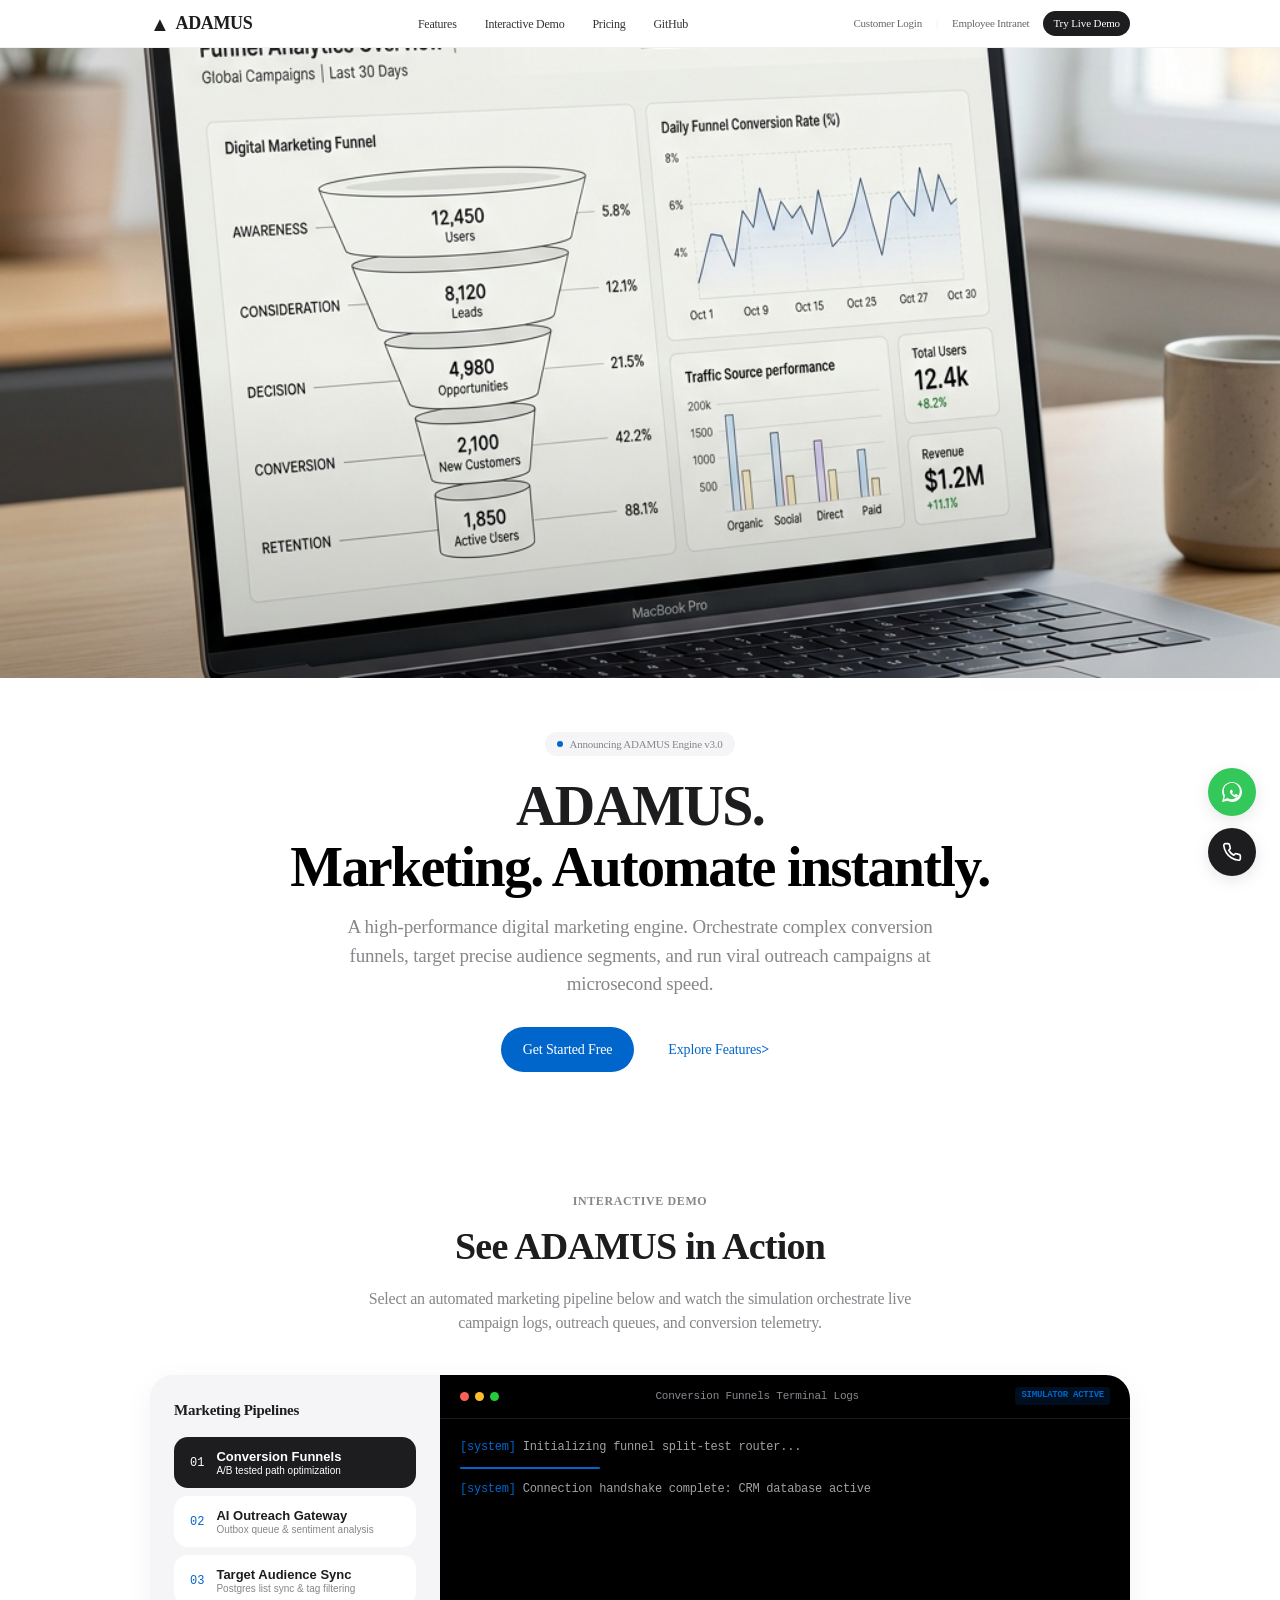
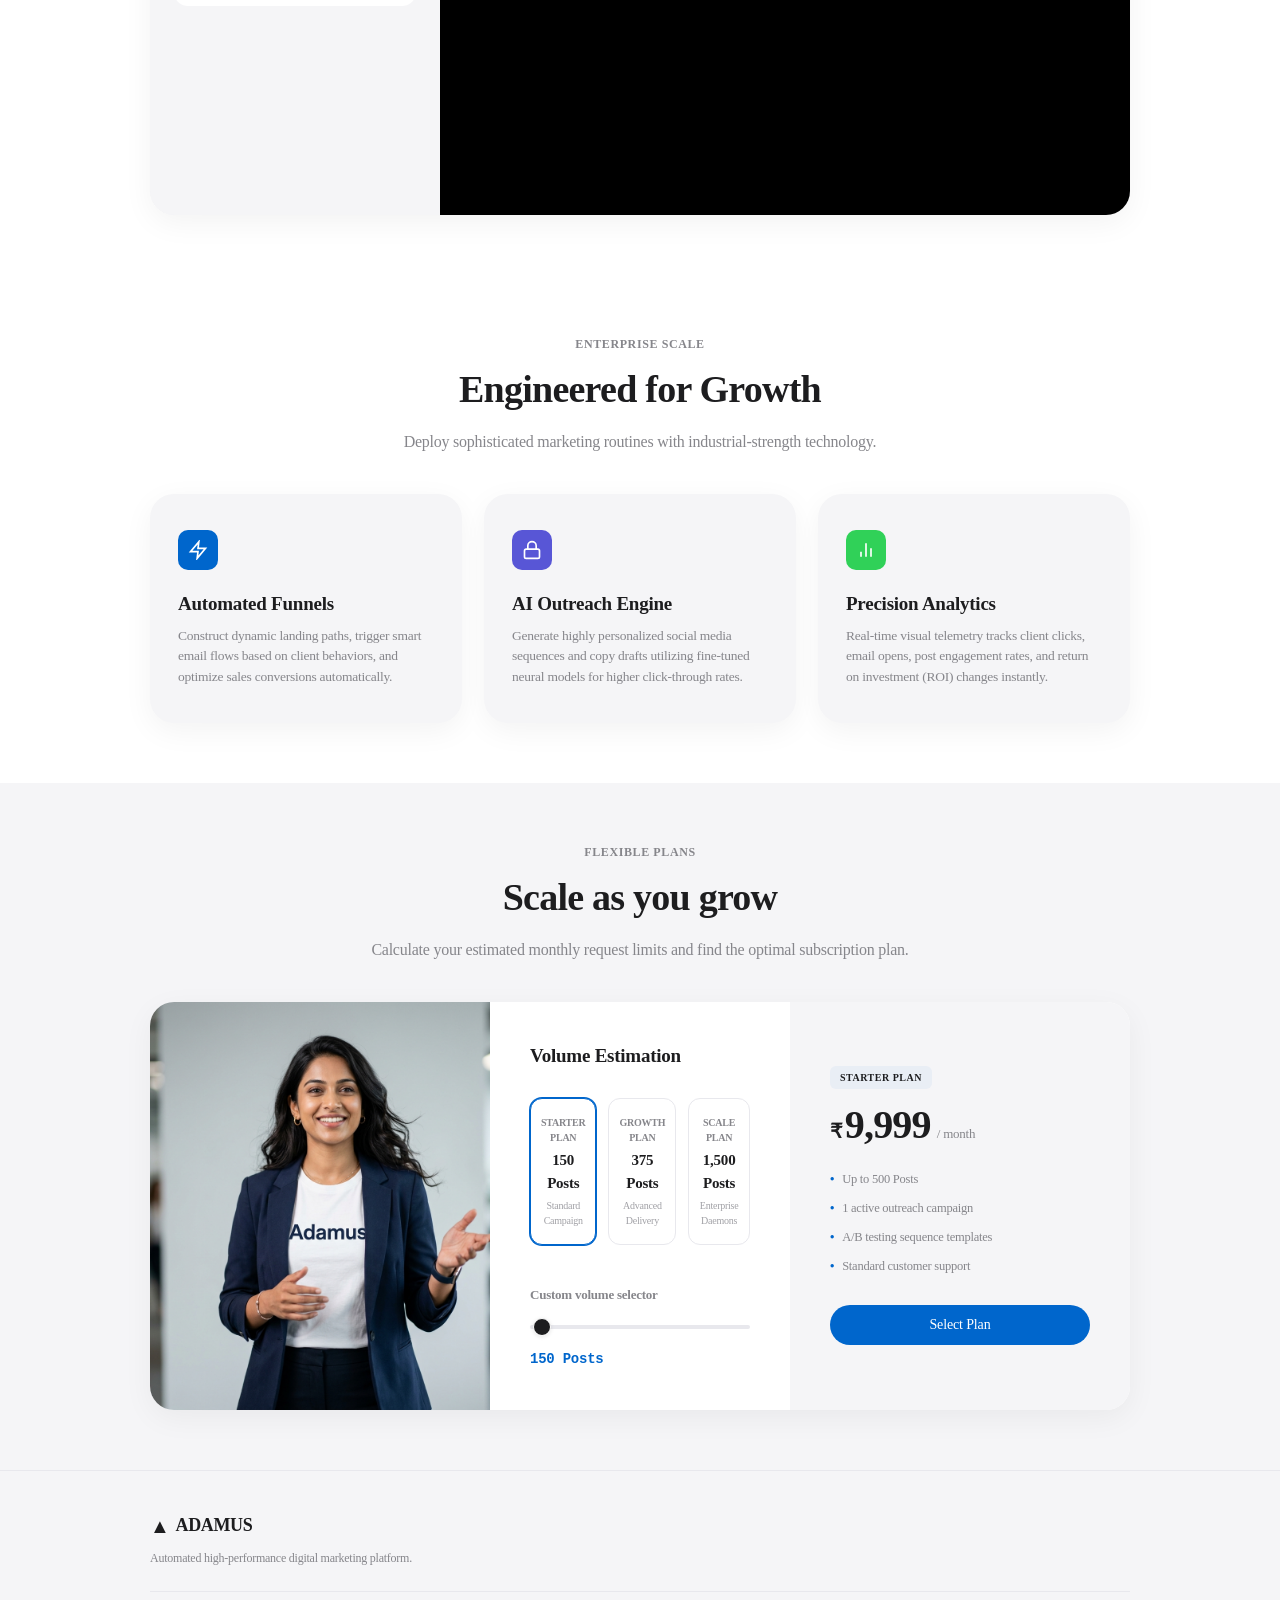
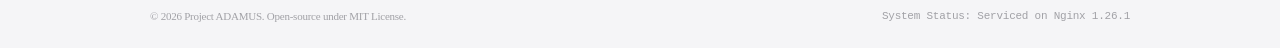
==== commit 0fec87f4: "Deploy redesigned Apple Stardom-themed site with 3-column pricing calculator" ====
--- a/index.html
+++ b/index.html
@@ -4,16 +4,16 @@
     <meta charset="UTF-8">
     <meta name="viewport" content="width=device-width, initial-scale=1.0">
     <title>ADAMUS - Next Gen Local Applications</title>
+    <link href="https://api.fontshare.com/v2/css?f[]=stardom@400&display=swap" rel="stylesheet">
     <link rel="preconnect" href="https://fonts.googleapis.com">
     <link rel="preconnect" href="https://fonts.gstatic.com" crossorigin>
-    <link href="https://fonts.googleapis.com/css2?family=Orbitron:wght@700;800;900&family=Share+Tech+Mono&family=JetBrains+Mono:wght@400;500;700&display=swap" rel="stylesheet">
-    <link rel="stylesheet" href="style.css?v=1.8">
+    <link href="https://fonts.googleapis.com/css2?family=JetBrains+Mono:wght@400;500;700&display=swap" rel="stylesheet">
+    <link rel="stylesheet" href="style.css?v=4.0">
 </head>
 <body>
     <!-- Abstract gradient backgrounds -->
     <div class="bg-glow bg-glow-primary"></div>
     <div class="bg-glow bg-glow-secondary"></div>
-    <div class="bg-grid-overlay"></div>
 
     <div class="app-wrapper">
         <!-- Navigation Header -->
@@ -32,8 +32,8 @@
                 <div class="nav-actions">
                     <a href="login.html#customer" class="nav-login-link">Customer Login</a>
                     <span class="nav-divider">|</span>
-                    <a href="login.html#employee" class="nav-login-link">Employee Login</a>
-                    <a href="#demo" class="btn btn-nav">Try Live Demo</a>
+                    <a href="login.html#employee" class="nav-login-link">Employee Intranet</a>
+                    <a href="#demo" class="btn btn-primary btn-nav">Try Live Demo</a>
                 </div>
                 <button class="mobile-nav-toggle" id="mobile-toggle" aria-label="Toggle Navigation">
                     <span class="bar"></span>
@@ -56,32 +56,34 @@
             </nav>
         </div>
 
-        <!-- Header Cover Banner -->
-        <div class="header-cover-banner container">
-            <div class="cover-image-wrapper glass-panel">
-                <img src="cover1.png" alt="ADAMUS Funnel" class="cover-image active">
-                <img src="cover2.png" alt="ADAMUS Outreach" class="cover-image">
-                <img src="cover3.png?v=1.1" alt="ADAMUS SEO" class="cover-image">
+        <!-- Header Cover Banner (Full-Bleed Viewport Screen) -->
+        <div class="header-cover-banner">
+            <div class="cover-image-wrapper">
+                <img src="cover1.png?v=3.0" alt="ADAMUS Funnel" class="cover-image active">
+                <img src="cover2.png?v=3.0" alt="ADAMUS Outreach" class="cover-image">
+                <img src="cover3.png?v=3.0" alt="ADAMUS SEO" class="cover-image">
                 <div class="cover-overlay"></div>
             </div>
         </div>
+
+        <!-- Hero Section -->
         <section class="hero-section">
             <div class="container hero-container">
                 <div class="announcement-badge">
                     <span class="badge-dot pulse-blue"></span>
-                    <span class="badge-text">Announcing ADAMUS Engine v2.0</span>
+                    <span class="badge-text">Announcing ADAMUS Engine v3.0</span>
                 </div>
                 
                 <h1 class="hero-title">
-                    Automate your <span class="gradient-text">digital marketing</span> with absolute precision.
+                    ADAMUS.<br><span class="gradient-text">Marketing. Automate instantly.</span>
                 </h1>
                 
                 <p class="hero-subtitle">
-                    ADAMUS is a high-performance marketing automation hub. Orchestrate complex conversion funnels, target precise audience segments, and run viral outreach campaigns at microsecond speed.
+                    A high-performance digital marketing engine. Orchestrate complex conversion funnels, target precise audience segments, and run viral outreach campaigns at microsecond speed.
                 </p>
 
                 <div class="hero-actions">
-                    <a href="#demo" class="btn btn-primary btn-glow">Get Started Free</a>
+                    <a href="#demo" class="btn btn-primary">Get Started Free</a>
                     <a href="#features" class="btn btn-secondary">Explore Features</a>
                 </div>
             </div>
@@ -200,29 +202,52 @@
                 </div>
 
                 <div class="pricing-calculator-card glass-panel">
+                    <!-- Left Column: Presenter image -->
+                    <div class="calc-presenter-box">
+                        <img src="spokesperson.png?v=4.0" alt="ADAMUS Marketing Specialist" class="calc-presenter-img">
+                    </div>
+
+                    <!-- Middle Column: Inputs -->
                     <div class="calc-inputs">
                         <h3>Volume Estimation</h3>
+                        
+                        <!-- Apple Configurator Options grid layout -->
+                        <div class="configurator-options-grid">
+                            <div class="config-card active" data-volume="150" id="tier-card-starter">
+                                <span class="tier-name">Starter Plan</span>
+                                <span class="tier-volume">150 Posts</span>
+                                <span class="tier-desc">Standard Campaign</span>
+                            </div>
+                            <div class="config-card" data-volume="375" id="tier-card-growth">
+                                <span class="tier-name">Growth Plan</span>
+                                <span class="tier-volume">375 Posts</span>
+                                <span class="tier-desc">Advanced Delivery</span>
+                            </div>
+                            <div class="config-card" data-volume="1500" id="tier-card-scale">
+                                <span class="tier-name">Scale Plan</span>
+                                <span class="tier-volume">1,500 Posts</span>
+                                <span class="tier-desc">Enterprise Daemons</span>
+                            </div>
+                        </div>
+
                         <div class="range-group">
-                            <label for="price-range">No of Posts</label>
+                            <label for="price-range">Custom volume selector</label>
                             <input type="range" id="price-range" min="1" max="10000" step="1" value="150">
                             <div class="slider-labels">
-                                <span class="requests-count" id="calc-requests-lbl">150 no of posts</span>
-                            </div>
-                        </div>
-                        <div class="calc-spokesperson-box">
-                            <img src="spokesperson.png" alt="ADAMUS Marketing Agent" class="calc-spokesperson-img">
+                                <span class="requests-count" id="calc-requests-lbl">150 Posts</span>
+                            </div>
                         </div>
                     </div>
                     
                     <div class="calc-results">
-                        <div class="plan-badge" id="plan-tier-badge">Developer Tier</div>
+                        <div class="plan-badge" id="plan-tier-badge">Starter Plan</div>
                         <div class="price-row">
                             <span class="currency">₹</span>
                             <span class="price-amount" id="calc-price-lbl">0</span>
                             <span class="period">/ month</span>
                         </div>
                         <ul class="plan-features">
-                            <li id="feat-bandwidth">Up to 500 no of posts</li>
+                            <li id="feat-bandwidth">Up to 500 Posts</li>
                             <li id="feat-nodes">1 active outreach campaign</li>
                             <li>A/B testing sequence templates</li>
                             <li id="feat-support">Standard customer support</li>
@@ -250,7 +275,21 @@
             </div>
         </footer>
     </div>
+
+    <!-- Floating contact buttons (WhatsApp & Call) -->
+    <div class="floating-contact-container">
+        <a href="https://wa.me/919999988888" target="_blank" class="floating-btn wa-btn" aria-label="Chat on WhatsApp">
+            <svg viewBox="0 0 24 24" fill="currentColor">
+                <path d="M.057 24l1.687-6.163c-1.041-1.804-1.588-3.849-1.587-5.946C.06 5.348 5.397.01 12.008.01c3.202.001 6.212 1.246 8.477 3.513 2.262 2.268 3.507 5.28 3.505 8.484-.004 6.657-5.34 11.997-11.953 11.997-2.005-.001-3.973-.502-5.724-1.455L0 24zm6.59-4.846c1.6.95 3.16 1.448 4.795 1.449 5.432 0 9.86-4.403 9.864-9.81.002-2.618-1.01-5.08-2.857-6.93C16.602 2.01 14.15 1.012 11.99 1.012c-5.448 0-9.89 4.417-9.893 9.835-.001 1.912.508 3.782 1.48 5.437L2.551 20.93l4.096-1.776zM18.254 14.92c-.342-.172-2.029-.998-2.34-.112c-.312.885-.885.666-.885.666s-.622-.244-1.398-.788c-.6-.423-1.127-.927-1.443-1.155-.316-.23-.07-.468.125-.703.11-.133.242-.29.362-.437.12-.145.19-.244.272-.405.082-.165.042-.31-.02-.447-.063-.137-.565-1.353-.772-1.854-.202-.488-.4-.424-.563-.43l-.48-.01c-.166 0-.435.06-.662.307-.228.247-.87.85-.87 2.074 0 1.222.89 2.404 1.01 2.567.12.163 1.748 2.668 4.233 3.738.59.254 1.05.405 1.41.52.595.19 1.138.163 1.567.1.478-.07 1.477-.6 1.68-1.18.205-.58.205-1.077.143-1.18c-.06-.1-.22-.17-.56-.34z"/>
+            </svg>
+        </a>
+        <a href="tel:+919999988888" class="floating-btn call-btn" aria-label="Call Support">
+            <svg viewBox="0 0 24 24" fill="none" stroke="currentColor" stroke-width="2" stroke-linecap="round" stroke-linejoin="round">
+                <path d="M22 16.92v3a2 2 0 0 1-2.18 2 19.79 19.79 0 0 1-8.63-3.07 19.5 19.5 0 0 1-6-6 19.79 19.79 0 0 1-3.07-8.67A2 2 0 0 1 4.11 2h3a2 2 0 0 1 2 1.72 12.84 12.84 0 0 0 .7 2.81 2 2 0 0 1-.45 2.11L8.09 9.91a16 16 0 0 0 6 6l1.27-1.27a2 2 0 0 1 2.11-.45 12.84 12.84 0 0 0 2.81.7A2 2 0 0 1 22 16.92z"/>
+            </svg>
+        </a>
+    </div>
     
-    <script src="app.js?v=1.4"></script>
+    <script src="app.js?v=4.0"></script>
 </body>
 </html>
--- a/style.css
+++ b/style.css
@@ -1,48 +1,61 @@
+/* ==========================================================================
+   Project ADAMUS - Redesigned Stylesheet (Apple India Design Language)
+   Colors: Apple Blue (#0066cc), Apple Black (#1d1d1f), White (#FFFFFF), Gray (#F5F5F7)
+   ========================================================================== */
+
+:root {
+    /* Brand Colors */
+    --primary: #0066cc;
+    --primary-hover: #0077ed;
+    --primary-glow: rgba(0, 102, 204, 0.05);
+    --secondary: #1d1d1f;
+    --secondary-hover: #000000;
+    --secondary-glow: rgba(29, 29, 31, 0.04);
+    
+    /* Neutrals & Backgrounds */
+    --bg-body: #ffffff;
+    --bg-section: #f5f5f7;
+    --bg-card: #f5f5f7;
+    --bg-input: #f5f5f7;
+    --bg-card-white: #ffffff;
+    
+    /* Borders */
+    --border-color: #e8e8ed;
+    --border-hover: #86868b;
+    --border-focus: #0066cc;
+    
+    /* Text Colors */
+    --text-primary: #1d1d1f;
+    --text-secondary: #86868b;
+    --text-muted: #a1a1a6;
+    --text-light: #ffffff;
+    
+    /* System Alerts (Console) */
+    --success: #00802b;
+    --info: #0066cc;
+    --warning: #bf5600;
+    --danger: #d92b2b;
+    --console-bg: #000000;
+    
+    /* Typography */
+    --font-head: 'Stardom', -apple-system, BlinkMacSystemFont, "Segoe UI", serif;
+    --font-body: 'Stardom', -apple-system, BlinkMacSystemFont, "Segoe UI", serif;
+    --font-mono: SFMono-Regular, Consolas, "Liberation Mono", Menlo, Courier, monospace;
+    
+    /* Animations & Transitions */
+    --transition: all 0.4s cubic-bezier(0.25, 1, 0.5, 1);
+    --shadow-soft: 0 8px 30px rgba(0, 0, 0, 0.05);
+    --shadow-hover: 0 24px 60px rgba(0, 0, 0, 0.16);
+    
+    /* Border Radii */
+    --radius-pill: 980px; /* Apple uses fully rounded capsules for buttons */
+    --radius-card: 24px; /* Apple Bento grids use 18px - 24px radius */
+    --radius-input: 12px;
+}
+
 /* ----------------------------------------------------
-   Project ADAMUS - SaaS Product Redesign Stylesheet
-   Theme: Sci-Fi Cyber Green & Deep Obsidian Black
+   1. Base Setup & Core Resets
    ---------------------------------------------------- */
-
-:root {
-    /* Color Palette: Dark Green & Black Combo */
-    --bg-dark: hsl(140, 24%, 3%);
-    --bg-card: hsla(140, 24%, 6%, 0.65);
-    --bg-card-hover: hsla(140, 24%, 10%, 0.8);
-    --border-color: hsla(140, 60%, 25%, 0.2);
-    --border-hover: hsla(140, 95%, 45%, 0.45);
-    
-    --text-main: hsl(140, 30%, 94%);
-    --text-muted: hsl(140, 15%, 74%);
-    --text-dark: hsl(140, 20%, 42%);
-
-    /* Neon Green Highlights & Glows */
-    --primary: hsl(140, 95%, 45%);        /* Matrix Green */
-    --primary-glow: hsla(140, 95%, 45%, 0.15);
-    --secondary: hsl(160, 90%, 40%);      /* Emerald Teal */
-    --secondary-glow: hsla(160, 90%, 40%, 0.15);
-    
-    --cyan: hsl(140, 95%, 45%);           /* Aliased to green */
-    --cyan-glow: hsla(140, 95%, 45%, 0.15);
-    --purple: hsl(150, 100%, 42%);        /* Mint Green */
-    --purple-glow: hsla(150, 100%, 42%, 0.15);
-    --emerald: hsl(140, 95%, 45%);
-    --emerald-glow: hsla(140, 95%, 45%, 0.15);
-    
-    --danger: hsl(0, 85%, 55%);           /* Alert red */
-    --warning: hsl(45, 95%, 50%);         /* Warning gold */
-
-    /* Heavy Tech Fonts */
-    --font-head: 'Orbitron', sans-serif;
-    --font-body: 'Share Tech Mono', monospace;
-    --font-mono: 'JetBrains Mono', monospace;
-
-    /* Transitions & FX */
-    --transition: all 0.25s cubic-bezier(0.16, 1, 0.3, 1);
-    --blur: blur(20px);
-    --shadow: 0 16px 48px 0 rgba(0, 0, 0, 0.85);
-}
-
-/* Base Setup */
 * {
     box-sizing: border-box;
     margin: 0;
@@ -51,90 +64,132 @@
 
 html {
     scroll-behavior: smooth;
+    background-color: var(--bg-body);
 }
 
 body {
-    background-color: var(--bg-dark);
-    color: var(--text-main);
+    background-color: var(--bg-body);
+    color: var(--text-primary);
     font-family: var(--font-body);
-    line-height: 1.6;
+    line-height: 1.5;
     overflow-x: hidden;
     position: relative;
-    letter-spacing: 0.5px;
-}
-
-/* Background Gradients & Matrix Grid Overlay */
+    letter-spacing: -0.015em;
+    -webkit-font-smoothing: antialiased;
+}
+
+/* Apple-style background glows */
 .bg-glow {
     position: fixed;
-    width: 60vw;
-    height: 60vw;
+    width: 35vw;
+    height: 35vw;
     border-radius: 50%;
     pointer-events: none;
     z-index: 1;
     filter: blur(140px);
-    opacity: 0.15;
+    opacity: 0.02;
 }
 
 .bg-glow-primary {
-    top: -20vw;
-    left: -20vw;
+    top: -5vw;
+    left: -5vw;
     background: radial-gradient(circle, var(--primary) 0%, transparent 70%);
 }
 
 .bg-glow-secondary {
-    bottom: -15vw;
-    right: -15vw;
-    background: radial-gradient(circle, var(--secondary) 0%, transparent 70%);
+    bottom: -5vw;
+    right: -5vw;
+    background: radial-gradient(circle, var(--primary) 0%, transparent 70%);
 }
 
 .bg-grid-overlay {
-    position: fixed;
-    top: 0;
-    left: 0;
-    width: 100vw;
-    height: 100vh;
-    background-image: 
-        linear-gradient(rgba(0, 255, 70, 0.007) 1px, transparent 1px),
-        linear-gradient(90deg, rgba(0, 255, 70, 0.007) 1px, transparent 1px);
-    background-size: 50px 50px;
-    background-position: center;
-    pointer-events: none;
-    z-index: 2;
-}
-
-/* Utility Containers */
+    display: none;
+}
+
 .app-wrapper {
     position: relative;
-    z-index: 3;
+    z-index: 2;
+    display: flex;
+    flex-direction: column;
+    min-height: 100vh;
 }
 
 .container {
     width: 100%;
-    max-width: 1200px;
+    max-width: 1024px; /* Apple website main container is clean and focused */
     margin: 0 auto;
-    padding: 0 24px;
-}
-
-/* Glassmorphism Panel styles */
+    padding: 0 22px;
+}
+
+/* ----------------------------------------------------
+   2. Components & UI Panels
+   ---------------------------------------------------- */
 .glass-panel {
     background: var(--bg-card);
-    backdrop-filter: var(--blur);
-    -webkit-backdrop-filter: var(--blur);
-    border: 1px solid var(--border-color);
-    box-shadow: var(--shadow);
-    border-radius: 12px;
-    transition: var(--transition);
-}
-
-/* Navigation Navbar */
+    border: none;
+    box-shadow: var(--shadow-soft);
+    border-radius: var(--radius-card);
+    transition: var(--transition);
+}
+
+.glass-panel:hover {
+    box-shadow: var(--shadow-hover);
+}
+
+/* Buttons */
+.btn {
+    display: inline-flex;
+    align-items: center;
+    justify-content: center;
+    padding: 12px 22px;
+    font-family: var(--font-head);
+    font-size: 14px;
+    font-weight: 500;
+    text-decoration: none;
+    border-radius: var(--radius-pill);
+    border: none;
+    cursor: pointer;
+    transition: var(--transition);
+    text-align: center;
+    letter-spacing: -0.01em;
+}
+
+.btn-primary {
+    background-color: var(--primary); /* Apple blue link buttons */
+    color: var(--text-light);
+}
+
+.btn-primary:hover {
+    background-color: var(--primary-hover);
+}
+
+.btn-secondary {
+    background-color: transparent;
+    color: var(--primary);
+    border: none;
+    padding: 12px 10px;
+}
+
+.btn-secondary:hover {
+    text-decoration: underline;
+}
+
+.btn-secondary::after {
+    content: " >";
+    font-weight: 600;
+}
+
+/* Navigation Header */
 .navbar {
-    height: 80px;
-    border-bottom: 1px solid var(--border-color);
-    background: hsla(140, 24%, 2%, 0.7);
-    backdrop-filter: var(--blur);
+    height: 48px; /* Apple signature thin navigation menu bar */
+    background-color: rgba(255, 255, 255, 0.8);
+    backdrop-filter: saturate(180%) blur(20px);
+    -webkit-backdrop-filter: saturate(180%) blur(20px);
     position: sticky;
     top: 0;
     z-index: 100;
+    border-bottom: 1px solid rgba(0, 0, 0, 0.05);
+    transition: var(--transition);
 }
 
 .nav-container {
@@ -142,743 +197,114 @@
     display: flex;
     align-items: center;
     justify-content: space-between;
-    max-width: 1200px;
+    max-width: 1024px;
     margin: 0 auto;
-    padding: 0 24px;
+    padding: 0 22px;
 }
 
 .brand-logo {
     display: flex;
     align-items: center;
-    gap: 12px;
+    gap: 6px;
     text-decoration: none;
 }
 
 .logo-mark {
-    font-size: 24px;
-    color: var(--primary);
-    text-shadow: 0 0 12px var(--primary);
-    animation: rotateMark 8s infinite linear;
+    font-size: 20px;
+    color: var(--secondary);
+    font-weight: 800;
+    display: inline-block;
+    animation: rotateMark 10s infinite linear;
 }
 
 .logo-name {
-    font-family: var(--font-head);
-    font-size: 22px;
-    font-weight: 900;
-    letter-spacing: 4px;
-    color: var(--text-main);
-    text-shadow: 0 0 8px rgba(0, 255, 70, 0.2);
+    font-size: 18px;
+    font-weight: 700;
+    color: var(--secondary);
+    letter-spacing: -0.02em;
 }
 
 .nav-links {
     display: flex;
-    align-items: center;
-    gap: 32px;
+    gap: 28px;
 }
 
 .nav-links a {
-    color: var(--text-muted);
+    display: inline-block;
     text-decoration: none;
-    font-size: 14px;
-    font-weight: 500;
-    transition: var(--transition);
-    text-transform: uppercase;
-    letter-spacing: 1px;
+    color: rgba(0, 0, 0, 0.8);
+    font-size: 12px;
+    font-weight: 400;
+    transition: var(--transition);
 }
 
 .nav-links a:hover {
     color: var(--primary);
-    text-shadow: 0 0 8px var(--primary-glow);
-}
-
-.git-link {
-    color: var(--secondary) !important;
-}
-
-/* Buttons styling with heavy tech borders */
-.btn {
-    padding: 12px 28px;
-    border-radius: 6px;
-    font-family: var(--font-head);
-    font-size: 13px;
-    font-weight: 700;
-    text-transform: uppercase;
-    letter-spacing: 1.5px;
+    transform: scale(1.1) translateY(-1px);
+    text-shadow: 0 4px 10px rgba(0, 0, 0, 0.12);
+}
+
+.nav-actions {
+    display: flex;
+    align-items: center;
+    gap: 14px;
+}
+
+.nav-login-link {
+    display: inline-block;
     text-decoration: none;
-    cursor: pointer;
-    transition: var(--transition);
-    display: inline-flex;
-    align-items: center;
-    justify-content: center;
+    color: rgba(0, 0, 0, 0.6);
+    font-size: 11px;
+    font-weight: 400;
+    transition: var(--transition);
+}
+
+.nav-login-link:hover {
+    color: var(--primary);
+    transform: scale(1.1) translateY(-1px);
+    text-shadow: 0 4px 10px rgba(0, 0, 0, 0.12);
+}
+
+.nav-divider {
+    color: rgba(0, 0, 0, 0.1);
+    font-size: 11px;
 }
 
 .btn-nav {
-    background: transparent;
-    border: 1px solid var(--border-color);
-    color: var(--text-main);
+    padding: 4px 10px;
+    font-size: 11px;
+    background-color: var(--secondary);
+    color: var(--text-light);
 }
 
 .btn-nav:hover {
-    background: var(--primary-glow);
-    border-color: var(--primary);
-    color: var(--primary);
-    box-shadow: 0 0 12px var(--primary-glow);
-}
-
-.btn-primary {
-    background: var(--primary);
-    color: #000;
-    border: 1px solid var(--primary);
-}
-
-.btn-primary:hover {
-    background: transparent;
-    color: var(--primary);
-    transform: translateY(-2px);
-    box-shadow: 0 0 20px var(--primary-glow);
-}
-
-.btn-glow {
-    position: relative;
-}
-
-.btn-glow::after {
-    content: '';
-    position: absolute;
-    top: -2px;
-    left: -2px;
-    right: -2px;
-    bottom: -2px;
-    border-radius: 6px;
-    background: var(--primary);
-    filter: blur(8px);
-    opacity: 0.3;
-    z-index: -1;
-    transition: var(--transition);
-}
-
-.btn-glow:hover::after {
-    opacity: 0.6;
-    filter: blur(12px);
-}
-
-.btn-secondary {
-    background: rgba(0, 0, 0, 0.4);
-    border: 1px solid var(--border-color);
-    color: var(--text-muted);
-}
-
-.btn-secondary:hover {
-    background: rgba(0, 255, 70, 0.05);
-    border-color: var(--primary);
-    color: var(--text-main);
-}
-
-/* Hero Section */
-.hero-section {
-    padding: 120px 0 70px 0;
-    text-align: center;
-}
-
-.hero-container {
-    display: flex;
-    flex-direction: column;
-    align-items: center;
-    max-width: 950px;
-}
-
-.announcement-badge {
-    background: rgba(0, 255, 70, 0.03);
-    border: 1px solid var(--border-color);
-    padding: 6px 18px;
-    border-radius: 4px;
-    display: flex;
-    align-items: center;
-    gap: 10px;
-    margin-bottom: 32px;
-}
-
-.badge-dot {
-    width: 6px;
-    height: 6px;
-    border-radius: 50%;
-}
-
-.badge-dot.pulse-blue {
     background-color: var(--primary);
-    box-shadow: 0 0 10px var(--primary);
-    animation: greenPulse 2.5s infinite ease-in-out;
-}
-
-.badge-text {
-    font-size: 11px;
-    font-weight: 700;
-    color: var(--primary);
-    text-transform: uppercase;
-    letter-spacing: 2px;
-}
-
-.hero-title {
-    font-family: var(--font-head);
-    font-size: 52px;
-    font-weight: 900;
-    line-height: 1.15;
-    letter-spacing: -0.5px;
-    margin-bottom: 28px;
-    text-transform: uppercase;
-}
-
-.gradient-text {
-    background: linear-gradient(135deg, var(--text-main) 30%, var(--primary));
-    -webkit-background-clip: text;
-    background-clip: text;
-    -webkit-text-fill-color: transparent;
-    text-shadow: 0 0 20px rgba(0, 255, 70, 0.1);
-}
-
-.hero-subtitle {
-    font-size: 16px;
-    color: var(--text-muted);
-    max-width: 760px;
-    margin-bottom: 44px;
-    font-weight: 400;
-}
-
-.hero-actions {
-    display: flex;
-    gap: 20px;
-    justify-content: center;
-}
-
-/* Section Header Utility */
-.section-header {
-    text-align: center;
-    margin-bottom: 60px;
-}
-
-.section-tag {
-    font-family: var(--font-mono);
-    color: var(--primary);
-    font-size: 12px;
-    font-weight: 700;
-    text-transform: uppercase;
-    letter-spacing: 3px;
-    display: block;
-    margin-bottom: 12px;
-}
-
-.section-header h2 {
-    font-family: var(--font-head);
-    font-size: 32px;
-    font-weight: 800;
-    text-transform: uppercase;
-    letter-spacing: 1px;
-    margin-bottom: 18px;
-}
-
-.section-description {
-    font-size: 14px;
-    color: var(--text-muted);
-    max-width: 600px;
-    margin: 0 auto;
-}
-
-/* Demo Section Layout */
-.demo-section {
-    padding: 70px 0;
-}
-
-.showcase-card {
-    display: grid;
-    grid-template-columns: 340px 1fr;
-    height: 520px;
-    overflow: hidden;
-    border-radius: 12px;
-}
-
-/* Showcase Sidebar */
-.showcase-sidebar {
-    border-right: 1px solid var(--border-color);
-    padding: 32px;
-    display: flex;
-    flex-direction: column;
-    background: rgba(0, 0, 0, 0.4);
-}
-
-.showcase-sidebar h3 {
-    font-family: var(--font-head);
-    font-size: 12px;
-    color: var(--text-dark);
-    text-transform: uppercase;
-    letter-spacing: 2px;
-    margin-bottom: 28px;
-}
-
-.pipeline-list {
-    display: flex;
-    flex-direction: column;
-    gap: 14px;
-}
-
-.pipeline-btn {
-    background: transparent;
-    border: 1px solid transparent;
-    border-radius: 6px;
-    padding: 16px;
-    cursor: pointer;
-    text-align: left;
-    display: flex;
-    gap: 16px;
-    align-items: center;
-    transition: var(--transition);
-}
-
-.pipeline-btn:hover {
-    background: rgba(0, 255, 70, 0.03);
-    border-color: rgba(0, 255, 70, 0.1);
-}
-
-.pipeline-btn.active {
-    background: rgba(0, 255, 70, 0.05);
-    border-color: var(--primary);
-}
-
-.pipeline-btn .num {
-    font-family: var(--font-mono);
-    font-size: 14px;
-    color: var(--text-dark);
-    font-weight: 700;
-    transition: var(--transition);
-}
-
-.pipeline-btn.active .num {
-    color: var(--primary);
-    text-shadow: 0 0 6px var(--primary);
-}
-
-.pipeline-btn .btn-info {
-    display: flex;
-    flex-direction: column;
-}
-
-.pipeline-btn .title {
-    font-family: var(--font-head);
-    font-size: 13px;
-    font-weight: 700;
-    color: var(--text-muted);
-    text-transform: uppercase;
-    letter-spacing: 0.5px;
-    transition: var(--transition);
-}
-
-.pipeline-btn.active .title {
-    color: var(--primary);
-}
-
-.pipeline-btn .desc {
-    font-size: 11px;
-    color: var(--text-dark);
-    margin-top: 4px;
-}
-
-/* Showcase Console/Simulator Display */
-.showcase-content {
-    display: flex;
-    flex-direction: column;
-    background: rgba(0, 0, 0, 0.85);
-}
-
-.console-header {
-    border-bottom: 1px solid var(--border-color);
-    padding: 18px 24px;
-    display: flex;
-    align-items: center;
-    justify-content: space-between;
-    background: rgba(0, 0, 0, 0.2);
-}
-
-.console-controls {
-    display: flex;
-    gap: 8px;
-}
-
-.control-dot {
-    width: 8px;
-    height: 8px;
-    border-radius: 50%;
-}
-
-.control-dot.dot-red { background: var(--text-dark); }
-.control-dot.dot-yellow { background: var(--text-dark); }
-.control-dot.dot-green { background: var(--primary); }
-
-.console-title {
-    font-family: var(--font-mono);
-    font-size: 12px;
-    color: var(--text-muted);
-}
-
-.console-status {
-    font-family: var(--font-mono);
-    font-size: 10px;
-    color: var(--primary);
-    letter-spacing: 1.5px;
-    text-shadow: 0 0 6px var(--primary);
-}
-
-.console-body {
-    padding: 28px;
-    font-family: var(--font-mono);
-    font-size: 13px;
-    line-height: 1.8;
-    overflow-y: auto;
-    flex-grow: 1;
-    display: flex;
-    flex-direction: column;
-    gap: 8px;
-    color: var(--text-muted);
-}
-
-.console-line {
-    white-space: pre-wrap;
-}
-
-.console-line.success { color: var(--primary); text-shadow: 0 0 4px var(--primary-glow); }
-.console-line.warn { color: var(--warning); }
-.console-line.info { color: var(--text-muted); }
-.console-line .hl { color: var(--primary); font-weight: 700; }
-
-.loading-bar-wrapper {
-    width: 250px;
-    height: 4px;
-    background: rgba(0, 255, 70, 0.05);
-    border: 1px solid rgba(0, 255, 70, 0.1);
-    border-radius: 2px;
-    overflow: hidden;
-    margin: 8px 0;
-}
-
-.loading-bar-fill {
-    width: 0%;
-    height: 100%;
-    background: var(--primary);
-    box-shadow: 0 0 6px var(--primary);
-    animation: fillProgress 2s forwards ease-in-out;
-}
-
-/* Features Section */
-.features-section {
-    padding: 90px 0;
-}
-
-.features-grid {
-    display: grid;
-    grid-template-columns: repeat(auto-fit, minmax(320px, 1fr));
-    gap: 24px;
-}
-
-.feature-card {
-    padding: 36px;
-    border-radius: 12px;
-    transition: var(--transition);
-}
-
-.feature-card:hover {
-    transform: translateY(-6px);
-    border-color: var(--primary);
-    box-shadow: 0 0 20px var(--primary-glow);
-}
-
-.feature-icon {
-    width: 48px;
-    height: 48px;
-    border-radius: 6px;
-    display: flex;
-    align-items: center;
-    justify-content: center;
-    margin-bottom: 28px;
-    background: var(--primary-glow);
-    color: var(--primary);
-    border: 1px solid rgba(0, 255, 70, 0.2);
-}
-
-.feature-icon svg {
-    width: 22px;
-    height: 22px;
-    filter: drop-shadow(0 0 4px var(--primary));
-}
-
-.feature-card h3 {
-    font-family: var(--font-head);
-    font-size: 16px;
-    font-weight: 800;
-    margin-bottom: 14px;
-    text-transform: uppercase;
-    letter-spacing: 1px;
-}
-
-.feature-card p {
-    font-size: 13.5px;
-    color: var(--text-muted);
-}
-
-/* Pricing Section */
-.pricing-section {
-    padding: 90px 0 110px 0;
-}
-
-.pricing-calculator-card {
-    display: grid;
-    grid-template-columns: 1fr 400px;
-    overflow: hidden;
-    max-width: 960px;
-    margin: 0 auto;
-    border-radius: 12px;
-}
-
-.calc-inputs {
-    padding: 44px;
-    display: flex;
-    flex-direction: column;
-    gap: 36px;
-    background: rgba(0, 0, 0, 0.2);
-}
-
-.calc-inputs h3 {
-    font-family: var(--font-head);
-    font-size: 16px;
-    font-weight: 800;
-    text-transform: uppercase;
-    letter-spacing: 2px;
-    border-bottom: 1px solid var(--border-color);
-    padding-bottom: 18px;
-}
-
-.range-group {
-    display: flex;
-    flex-direction: column;
-    gap: 20px;
-}
-
-.range-group label {
-    font-size: 14px;
-    color: var(--text-muted);
-}
-
-/* Pricing range slider customization */
-.range-group input[type="range"] {
-    appearance: none;
-    width: 100%;
-    height: 4px;
-    border-radius: 2px;
-    background: rgba(0, 255, 70, 0.1);
-    outline: none;
-}
-
-.range-group input[type="range"]::-webkit-slider-thumb {
-    appearance: none;
-    width: 18px;
-    height: 18px;
-    border-radius: 50%;
-    background: var(--primary);
-    cursor: pointer;
-    box-shadow: 0 0 10px var(--primary);
-    transition: var(--transition);
-}
-
-.range-group input[type="range"]::-webkit-slider-thumb:hover {
-    transform: scale(1.25);
-    box-shadow: 0 0 15px var(--primary);
-}
-
-.slider-labels {
-    display: flex;
-    justify-content: space-between;
-}
-
-.requests-count {
-    font-family: var(--font-mono);
-    font-size: 16px;
-    font-weight: 700;
-    color: var(--primary);
-    text-shadow: 0 0 6px var(--primary-glow);
-}
-
-/* Calculator Pricing Results card */
-.calc-results {
-    background: rgba(0, 0, 0, 0.5);
-    border-left: 1px solid var(--border-color);
-    padding: 44px;
-    display: flex;
-    flex-direction: column;
-    align-items: center;
-    justify-content: center;
-    text-align: center;
-}
-
-.plan-badge {
-    background: var(--primary-glow);
-    border: 1px solid var(--primary);
-    color: var(--primary);
-    font-family: var(--font-head);
-    font-size: 11px;
-    text-transform: uppercase;
-    letter-spacing: 1.5px;
-    padding: 6px 16px;
-    border-radius: 4px;
-    margin-bottom: 20px;
-    text-shadow: 0 0 6px var(--primary-glow);
-}
-
-.price-row {
-    display: flex;
-    align-items: baseline;
-    margin-bottom: 28px;
-}
-
-.price-row .currency {
-    font-size: 22px;
-    color: var(--text-muted);
-    margin-right: 6px;
-}
-
-.price-row .price-amount {
-    font-family: var(--font-head);
-    font-size: 58px;
-    font-weight: 900;
-    line-height: 1;
-    color: var(--primary);
-    text-shadow: 0 0 12px var(--primary-glow);
-}
-
-.price-row .period {
-    font-size: 14px;
-    color: var(--text-dark);
-    margin-left: 6px;
-}
-
-.plan-features {
-    list-style: none;
-    width: 100%;
-    display: flex;
-    flex-direction: column;
-    gap: 14px;
-    margin-bottom: 36px;
-    text-align: left;
-    font-size: 13.5px;
-    color: var(--text-muted);
-}
-
-.plan-features li {
-    display: flex;
-    align-items: center;
-    gap: 10px;
-}
-
-.plan-features li::before {
-    content: '>';
-    color: var(--primary);
-    font-family: var(--font-mono);
-    font-weight: 700;
-    margin-right: 4px;
-}
-
-/* Footer styling */
-.footer {
-    border-top: 1px solid var(--border-color);
-    background: rgba(0, 0, 0, 0.7);
-    padding: 54px 0 36px 0;
-}
-
-.footer-container {
-    display: flex;
-    flex-direction: column;
-    gap: 36px;
-}
-
-.footer-brand {
-    display: flex;
-    flex-direction: column;
-    gap: 12px;
-}
-
-.footer-desc {
-    font-size: 13px;
-    color: var(--text-dark);
-    max-width: 320px;
-}
-
-.footer-bottom {
-    display: flex;
-    justify-content: space-between;
-    align-items: center;
-    border-top: 1px solid var(--border-color);
-    padding-top: 24px;
-    font-size: 12px;
-    color: var(--text-dark);
-}
-
-.footer-bottom .version {
-    font-family: var(--font-mono);
-}
-
-/* Animations */
-@keyframes greenPulse {
-    0%, 100% { box-shadow: 0 0 6px var(--primary); }
-    50% { box-shadow: 0 0 18px var(--primary); }
-}
-
-@keyframes fillProgress {
-    to { width: 100%; }
-}
-
-@keyframes rotateMark {
-    from { transform: rotate(0deg); }
-    to { transform: rotate(360deg); }
-}
-
-/* Scrollbar Customization */
-::-webkit-scrollbar {
-    width: 6px;
-    height: 6px;
-}
-
-::-webkit-scrollbar-track {
-    background: rgba(0, 0, 0, 0.3);
-}
-
-::-webkit-scrollbar-thumb {
-    background: rgba(0, 255, 70, 0.15);
-    border-radius: 3px;
-}
-
-::-webkit-scrollbar-thumb:hover {
-    background: rgba(0, 255, 70, 0.35);
-}
-
-/* Responsive adjustments */
-/* Mobile navigation toggle & drawer elements */
+    transform: scale(1.1) translateY(-1px);
+    box-shadow: 0 8px 20px rgba(0, 102, 204, 0.25);
+}
+
+/* Hamburger mobile toggle */
 .mobile-nav-toggle {
     display: none;
+    flex-direction: column;
+    justify-content: space-between;
+    width: 18px;
+    height: 12px;
     background: transparent;
     border: none;
     cursor: pointer;
-    flex-direction: column;
-    gap: 6px;
-    padding: 8px;
-    z-index: 1010;
+    z-index: 110;
 }
 
 .mobile-nav-toggle .bar {
-    width: 24px;
-    height: 2px;
-    background-color: var(--text-main);
+    width: 100%;
+    height: 1px;
+    background-color: var(--text-primary);
     transition: var(--transition);
 }
 
 .mobile-nav-toggle.active .bar:nth-child(1) {
-    transform: translateY(8px) rotate(45deg);
-    background-color: var(--primary);
+    transform: translateY(5px) rotate(45deg);
 }
 
 .mobile-nav-toggle.active .bar:nth-child(2) {
@@ -886,231 +312,69 @@
 }
 
 .mobile-nav-toggle.active .bar:nth-child(3) {
-    transform: translateY(-8px) rotate(-45deg);
-    background-color: var(--primary);
-}
-
+    transform: translateY(-5px) rotate(-45deg);
+}
+
+/* Mobile Drawer */
 .mobile-nav-drawer {
-    display: none;
+    position: fixed;
+    top: 48px;
+    left: 100%;
+    width: 100%;
+    height: calc(100vh - 48px);
+    background-color: var(--bg-body);
+    z-index: 99;
+    padding: 32px 22px;
+    transition: var(--transition);
+}
+
+.mobile-nav-drawer.active {
+    left: 0;
 }
 
 .mobile-nav-links {
     display: flex;
     flex-direction: column;
-    align-items: center;
-    gap: 24px;
-    width: 100%;
-    padding: 40px;
-    text-align: center;
-}
-
-.mobile-nav-links a {
-    font-family: var(--font-head);
-    font-size: 20px;
-    font-weight: 700;
-    color: var(--text-muted);
+    gap: 20px;
+}
+
+.mobile-drawer-link {
     text-decoration: none;
-    text-transform: uppercase;
-    letter-spacing: 2px;
-    transition: var(--transition);
-}
-
-.mobile-nav-links a:hover {
-    color: var(--primary);
-    text-shadow: 0 0 10px var(--primary-glow);
+    color: var(--text-primary);
+    font-size: 18px;
+    font-weight: 600;
+    border-bottom: 1px solid var(--border-color);
+    padding-bottom: 8px;
 }
 
 .drawer-divider {
-    width: 60px;
     height: 1px;
     background-color: var(--border-color);
-    margin: 12px 0;
+    margin: 8px 0;
 }
 
 .drawer-login-link {
-    font-size: 16px !important;
-    color: var(--text-dark) !important;
-}
-
-.drawer-login-link:hover {
-    color: var(--primary) !important;
-}
-
-/* Responsive adjustments */
-@media (max-width: 960px) {
-    .hero-title {
-        font-size: 40px;
-    }
-    
-    .showcase-card {
-        grid-template-columns: 1fr;
-        height: auto;
-    }
-    
-    .showcase-sidebar {
-        border-right: none;
-        border-bottom: 1px solid var(--border-color);
-        padding: 24px 16px;
-    }
-    
-    .pipeline-list {
-        flex-direction: row;
-        overflow-x: auto;
-        padding-bottom: 8px;
-        gap: 10px;
-    }
-    
-    .pipeline-btn {
-        white-space: nowrap;
-        padding: 12px;
-    }
-    
-    .showcase-content .console-body {
-        padding: 20px 16px;
-    }
-    
-    .pricing-calculator-card {
-        grid-template-columns: 1fr;
-    }
-    
-    .calc-inputs {
-        padding: 24px;
-    }
-    
-    .calc-results {
-        border-left: none;
-        border-top: 1px solid var(--border-color);
-        padding: 24px;
-    }
-}
-
-@media (max-width: 768px) {
-    .navbar {
-        height: auto;
-        padding: 16px 0;
-    }
-    
-    .nav-links {
-        display: none;
-    }
-    
-    .nav-actions {
-        display: none;
-    }
-    
-    .mobile-nav-toggle {
-        display: flex;
-    }
-    
-    .mobile-nav-drawer {
-        display: flex;
-        position: fixed;
-        top: 0;
-        left: 0;
-        width: 100%;
-        height: 100vh;
-        background: hsla(140, 24%, 3%, 0.98);
-        backdrop-filter: var(--blur);
-        -webkit-backdrop-filter: var(--blur);
-        z-index: 1000;
-        align-items: center;
-        justify-content: center;
-        transform: translateY(-100%);
-        transition: transform 0.4s cubic-bezier(0.16, 1, 0.3, 1);
-        border-bottom: 1px solid var(--border-color);
-    }
-    
-    .mobile-nav-drawer.active {
-        transform: translateY(0);
-    }
-    
-    .hero-section {
-        padding: 60px 0 30px 0;
-    }
-    
-    .hero-title {
-        font-size: 32px;
-    }
-    
-    .hero-subtitle {
-        font-size: 14px;
-        margin-bottom: 30px;
-    }
-    
-    .footer-bottom {
-        flex-direction: column;
-        gap: 12px;
-        align-items: flex-start;
-    }
-}
-
-@media (max-width: 480px) {
-    .hero-title {
-        font-size: 26px;
-    }
-    
-    .hero-actions {
-        flex-direction: column;
-        gap: 12px;
-        width: 100%;
-    }
-    
-    .hero-actions .btn {
-        width: 100%;
-    }
-    
-    .features-grid {
-        grid-template-columns: 1fr;
-    }
-    
-    .login-body-layout {
-        padding: 16px;
-    }
-    
-    .login-form-container {
-        padding: 24px 20px;
-        gap: 20px;
-    }
-    
-    .login-wrapper {
-        gap: 16px;
-    }
-    
-    .portal-header h2 {
-        font-size: 18px;
-    }
-    
-    .auth-terminal-box {
-        height: 200px;
-    }
-    
-    .auth-terminal-body {
-        padding: 12px;
-        font-size: 11px;
-    }
-}
-
-/* Header Cover Banner Styles */
+    color: var(--primary);
+    font-size: 14px;
+}
+
+/* ----------------------------------------------------
+   3. Homepage Sections
+   ---------------------------------------------------- */
+
+/* Full Bleed Cover Slider Banner */
 .header-cover-banner {
-    margin-top: 32px;
-    margin-bottom: -40px; /* pull the hero closer */
+    width: 100%;
+    margin-top: 0;
+    margin-bottom: 12px;
+}
+
+.cover-image-wrapper {
     position: relative;
-    z-index: 5;
-}
-
-.cover-image-wrapper {
-    width: 100%;
-    height: 240px;
-    position: relative;
+    height: 70vh; /* Filling the viewport screen end-to-end */
+    min-height: 520px;
+    border-radius: 0; /* Flat edge full screen */
     overflow: hidden;
-    border-radius: 8px;
-    border: 1px solid var(--border-color);
-    box-shadow: 0 8px 30px rgba(0, 255, 70, 0.05);
-}
-
-.cover-image-wrapper:hover {
-    border-color: var(--primary);
-    box-shadow: 0 0 20px var(--primary-glow);
 }
 
 .cover-image {
@@ -1120,260 +384,827 @@
     width: 100%;
     height: 100%;
     object-fit: cover;
-    object-position: center;
     opacity: 0;
-    transform: scale(1.05) translate(0px, 0px);
-    transition: opacity 1.8s ease-in-out, transform 10s ease-in-out;
-}
-
+    transform: scale(1.02);
+    transition: opacity 0.8s cubic-bezier(0.25, 1, 0.5, 1), transform 6s ease-out;
+}
 
 .cover-image.active {
-    opacity: 0.85;
-    transform: scale(1) translate(0px, 0px);
-}
-
-.cover-image-wrapper:hover .cover-image.active {
     opacity: 1;
-    transform: scale(1.03) translate(0px, -5px);
+    transform: scale(1);
 }
 
 .cover-overlay {
     position: absolute;
     top: 0;
     left: 0;
-    right: 0;
-    bottom: 0;
-    background: 
-        linear-gradient(to right, var(--bg-dark) 0%, transparent 15%, transparent 85%, var(--bg-dark) 100%),
-        linear-gradient(to bottom, transparent 60%, var(--bg-dark) 100%);
+    width: 100%;
+    height: 100%;
+    background: linear-gradient(180deg, rgba(255,255,255,0.1) 0%, rgba(255,255,255,0) 50%, rgba(0,0,0,0.2) 100%);
     pointer-events: none;
 }
 
-@media (max-width: 768px) {
-    .header-cover-banner {
-        margin-top: 20px;
-        margin-bottom: -20px;
-    }
-    
-    .cover-image-wrapper {
-        height: 140px;
-    }
-}
-
-/* Pricing Spokesperson Box Styles */
-.calc-spokesperson-box {
-    margin-top: 24px;
-    height: 220px;
-    position: relative;
+/* Hero Section */
+.hero-section {
+    padding: 40px 0 60px 0;
+    text-align: center;
+    background-color: var(--bg-body);
+}
+
+.hero-container {
+    max-width: 760px;
+}
+
+.announcement-badge {
+    display: inline-flex;
+    align-items: center;
+    gap: 6px;
+    padding: 4px 12px;
+    border-radius: var(--radius-pill);
+    background-color: var(--bg-section);
+    border: none;
+    margin-bottom: 20px;
+}
+
+.badge-dot {
+    width: 6px;
+    height: 6px;
+    border-radius: 50%;
+}
+
+.pulse-blue {
+    background-color: var(--primary);
+    box-shadow: 0 0 0 0 rgba(0, 102, 204, 0.4);
+    animation: pulseGlow 1.8s infinite;
+}
+
+@keyframes pulseGlow {
+    0% { transform: scale(0.95); box-shadow: 0 0 0 0 rgba(0, 102, 204, 0.5); }
+    70% { transform: scale(1); box-shadow: 0 0 0 6px rgba(0, 102, 204, 0); }
+    100% { transform: scale(0.95); box-shadow: 0 0 0 0 rgba(0, 102, 204, 0); }
+}
+
+.badge-text {
+    font-size: 11px;
+    font-weight: 500;
+    color: var(--text-secondary);
+}
+
+.hero-title {
+    font-family: var(--font-head);
+    font-size: 56px;
+    font-weight: 700;
+    line-height: 1.08;
+    letter-spacing: -0.03em;
+    margin-bottom: 16px;
+    color: var(--secondary);
+}
+
+.gradient-text {
+    color: var(--secondary-hover);
+}
+
+.hero-subtitle {
+    font-size: 19px;
+    font-weight: 400;
+    color: var(--text-secondary);
+    max-width: 620px;
+    margin: 0 auto 28px auto;
+    letter-spacing: -0.01em;
+}
+
+.hero-actions {
+    display: flex;
+    justify-content: center;
+    gap: 24px;
+}
+
+/* Showcase Simulation Terminal */
+.demo-section {
+    padding: 60px 0;
+    background-color: var(--bg-body);
+}
+
+.section-header {
+    text-align: center;
+    max-width: 600px;
+    margin: 0 auto 40px auto;
+}
+
+.section-tag {
+    font-family: var(--font-head);
+    font-size: 12px;
+    font-weight: 600;
+    color: var(--text-secondary);
+    text-transform: uppercase;
+    letter-spacing: 0.05em;
+    display: block;
+    margin-bottom: 8px;
+}
+
+.section-header h2 {
+    font-family: var(--font-head);
+    font-size: 38px;
+    font-weight: 700;
+    letter-spacing: -0.02em;
+    margin-bottom: 12px;
+    color: var(--secondary);
+}
+
+.section-description {
+    font-size: 16px;
+    color: var(--text-secondary);
+}
+
+.showcase-card {
+    display: grid;
+    grid-template-columns: 290px 1fr;
     overflow: hidden;
-    border-radius: 6px;
+    height: 440px;
+    border-radius: var(--radius-card);
+    background-color: var(--bg-section);
+}
+
+.showcase-sidebar {
+    padding: 24px;
+    background-color: var(--bg-section);
+    display: flex;
+    flex-direction: column;
+    gap: 12px;
+}
+
+.showcase-sidebar h3 {
+    font-family: var(--font-head);
+    font-size: 15px;
+    font-weight: 600;
+    color: var(--text-primary);
+    margin-bottom: 4px;
+}
+
+.pipeline-list {
+    display: flex;
+    flex-direction: column;
+    gap: 8px;
+}
+
+.pipeline-btn {
+    display: flex;
+    align-items: center;
+    text-align: left;
+    gap: 12px;
+    padding: 12px 16px;
+    background: #ffffff;
+    border: none;
+    border-radius: 14px;
+    cursor: pointer;
+    transition: var(--transition);
+}
+
+.pipeline-btn:hover {
+    transform: translateY(-2px);
+    box-shadow: 0 4px 12px rgba(0, 0, 0, 0.03);
+}
+
+.pipeline-btn.active {
+    background-color: var(--secondary);
+    color: var(--text-light);
+}
+
+.pipeline-btn.active .num,
+.pipeline-btn.active .btn-info .title,
+.pipeline-btn.active .btn-info .desc {
+    color: var(--text-light);
+}
+
+.pipeline-btn .num {
+    font-family: var(--font-mono);
+    font-size: 12px;
+    font-weight: 500;
+    color: var(--primary);
+}
+
+.pipeline-btn .btn-info {
+    display: flex;
+    flex-direction: column;
+}
+
+.pipeline-btn .btn-info .title {
+    font-size: 13px;
+    font-weight: 600;
+    color: var(--text-primary);
+}
+
+.pipeline-btn .btn-info .desc {
+    font-size: 10px;
+    color: var(--text-secondary);
+    margin-top: 1px;
+}
+
+.showcase-content {
+    background-color: var(--console-bg);
+    display: flex;
+    flex-direction: column;
+}
+
+.console-header {
+    height: 44px;
+    border-bottom: 1px solid #1a1a1a;
+    padding: 0 20px;
+    display: flex;
+    align-items: center;
+    justify-content: space-between;
+}
+
+.console-controls {
+    display: flex;
+    gap: 6px;
+}
+
+.control-dot {
+    width: 9px;
+    height: 9px;
+    border-radius: 50%;
+}
+
+.dot-red { background-color: #ff5f56; }
+.dot-yellow { background-color: #ffbd2e; }
+.dot-green { background-color: #27c93f; }
+
+.console-title {
+    font-family: var(--font-mono);
+    font-size: 11px;
+    color: #888a90;
+}
+
+.console-status {
+    font-family: var(--font-mono);
+    font-size: 9px;
+    color: var(--primary);
+    background-color: rgba(0, 102, 204, 0.15);
+    padding: 2px 6px;
+    border-radius: 4px;
+    font-weight: 600;
+}
+
+.console-body {
+    flex: 1;
+    padding: 20px;
+    font-family: var(--font-mono);
+    font-size: 12px;
+    overflow-y: auto;
+    color: #f5f5f7;
+    display: flex;
+    flex-direction: column;
+    gap: 6px;
+}
+
+.console-line {
+    line-height: 1.4;
+}
+
+.console-line .hl {
+    color: var(--primary);
+}
+
+.console-line.info {
+    color: #a1a1a6;
+}
+
+.console-line.success {
+    color: #30d158; /* Apple green alert */
+}
+
+.console-line.hl {
+    color: #ffd60a;
+}
+
+.console-line.warn {
+    color: #ff453a; /* Apple red warn */
+}
+
+.loading-bar-wrapper {
+    height: 2px;
+    background-color: #1a1a1a;
+    border-radius: 1px;
+    overflow: hidden;
+    margin: 6px 0;
+    width: 140px;
+}
+
+.loading-bar-fill {
+    height: 100%;
+    width: 0;
+    background-color: var(--primary);
+    animation: fillProgress 1.2s forwards ease-in-out;
+}
+
+@keyframes fillProgress {
+    to { width: 100%; }
+}
+
+/* Features Grid Section */
+.features-section {
+    padding: 60px 0;
+}
+
+.features-grid {
+    display: grid;
+    grid-template-columns: repeat(3, 1fr);
+    gap: 22px;
+}
+
+/* Apple Bento Cards */
+.feature-card {
+    padding: 36px 28px;
+    background-color: var(--bg-section);
+    border-radius: var(--radius-card);
+    transition: var(--transition);
+}
+
+.feature-card:hover {
+    transform: scale(1.03) translateY(-6px);
+    box-shadow: var(--shadow-hover);
+}
+
+.feature-icon {
+    width: 40px;
+    height: 40px;
+    border-radius: 10px;
+    display: flex;
+    align-items: center;
+    justify-content: center;
+    margin-bottom: 20px;
+    color: var(--text-light);
+}
+
+.bg-cyan { background-color: var(--primary); }
+.bg-purple { background-color: #5856d6; }
+.bg-emerald { background-color: #30d158; }
+
+.feature-icon svg {
+    width: 20px;
+    height: 20px;
+}
+
+.feature-card h3 {
+    font-family: var(--font-head);
+    font-size: 19px;
+    font-weight: 600;
+    margin-bottom: 8px;
+}
+
+.feature-card p {
+    font-size: 13.5px;
+    color: var(--text-secondary);
+}
+
+/* ----------------------------------------------------
+   4. Pricing Calculator Redesign (Apple Spec Configurator)
+   ---------------------------------------------------- */
+.pricing-section {
+    padding: 60px 0;
+    background-color: var(--bg-section);
+}
+
+.pricing-calculator-card {
+    display: grid;
+    grid-template-columns: 340px 1fr 340px;
+    background-color: #ffffff;
+    border-radius: var(--radius-card);
+    overflow: hidden;
+}
+
+.calc-inputs {
+    padding: 40px;
+    display: flex;
+    flex-direction: column;
+    gap: 28px;
+}
+
+.calc-inputs h3 {
+    font-family: var(--font-head);
+    font-size: 19px;
+    font-weight: 600;
+}
+
+.range-group {
+    display: flex;
+    flex-direction: column;
+    gap: 12px;
+}
+
+.range-group label {
+    font-weight: 600;
+    font-size: 13px;
+    color: var(--text-secondary);
+}
+
+/* Apple Configurator Selector Options Grid */
+.configurator-options-grid {
+    display: grid;
+    grid-template-columns: repeat(3, 1fr);
+    gap: 12px;
+    margin-bottom: 12px;
+}
+
+.config-card {
     border: 1px solid var(--border-color);
-    box-shadow: 0 8px 24px rgba(0, 0, 0, 0.5);
-    transition: var(--transition);
-}
-
-.calc-spokesperson-box:hover {
+    border-radius: 12px;
+    padding: 16px 10px;
+    text-align: center;
+    cursor: pointer;
+    transition: var(--transition);
+    background-color: #ffffff;
+    display: flex;
+    flex-direction: column;
+    align-items: center;
+    gap: 4px;
+}
+
+.config-card:hover {
+    border-color: var(--border-hover);
+}
+
+.config-card.active {
     border-color: var(--primary);
-    box-shadow: 0 0 16px var(--primary-glow);
-}
-
-.calc-spokesperson-img {
+    box-shadow: 0 0 0 1px var(--primary);
+}
+
+.config-card .tier-name {
+    font-size: 10px;
+    text-transform: uppercase;
+    font-weight: 600;
+    color: var(--text-secondary);
+}
+
+.config-card .tier-volume {
+    font-size: 15px;
+    font-weight: 600;
+    color: var(--text-primary);
+}
+
+.config-card .tier-desc {
+    font-size: 10px;
+    color: var(--text-muted);
+}
+
+/* Custom Slider Track */
+input[type=range] {
+    -webkit-appearance: none;
+    appearance: none;
+    width: 100%;
+    height: 4px;
+    background: var(--border-color);
+    border-radius: 2px;
+    outline: none;
+    margin: 8px 0;
+}
+
+input[type=range]::-webkit-slider-thumb {
+    -webkit-appearance: none;
+    appearance: none;
+    width: 18px;
+    height: 18px;
+    border-radius: 50%;
+    background: var(--secondary);
+    cursor: pointer;
+    border: 1px solid #ffffff;
+    box-shadow: 0 1px 4px rgba(0,0,0,0.1);
+    transition: var(--transition);
+}
+
+input[type=range]::-webkit-slider-thumb:hover {
+    transform: scale(1.1);
+}
+
+.slider-labels {
+    display: flex;
+    justify-content: space-between;
+    align-items: center;
+}
+
+.requests-count {
+    font-family: var(--font-mono);
+    font-weight: 600;
+    font-size: 14px;
+    color: var(--primary);
+}
+
+.calc-presenter-box {
+    width: 100%;
+    height: 100%;
+    overflow: hidden;
+}
+
+.calc-presenter-img {
     width: 100%;
     height: 100%;
     object-fit: cover;
-    object-position: top center;
-    transition: var(--transition);
-}
-
-/* Navbar Login Action links & Divider */
-.nav-login-link {
-    font-family: var(--font-head);
+    display: block;
+}
+
+.calc-results {
+    background-color: var(--bg-section);
+    padding: 40px;
+    display: flex;
+    flex-direction: column;
+    justify-content: center;
+}
+
+.plan-badge {
+    display: inline-block;
+    align-self: flex-start;
+    padding: 4px 10px;
+    border-radius: 6px;
+    font-size: 10px;
+    font-weight: 600;
+    letter-spacing: 0.05em;
+    text-transform: uppercase;
+    margin-bottom: 16px;
+    background-color: rgba(0,0,0,0.05);
+    color: var(--text-primary);
+}
+
+.price-row {
+    display: flex;
+    align-items: baseline;
+    margin-bottom: 24px;
+}
+
+.price-row .currency {
+    font-size: 20px;
+    font-weight: 600;
+}
+
+.price-row .price-amount {
+    font-size: 40px;
+    font-weight: 700;
+    letter-spacing: -0.02em;
+    line-height: 1;
+    margin-left: 2px;
+}
+
+.price-row .period {
+    font-size: 13px;
+    color: var(--text-secondary);
+    margin-left: 6px;
+    font-weight: 500;
+}
+
+.plan-features {
+    list-style: none;
+    display: flex;
+    flex-direction: column;
+    gap: 10px;
+    margin-bottom: 30px;
+}
+
+.plan-features li {
+    font-size: 12.5px;
+    font-weight: 400;
+    color: var(--text-secondary);
+    display: flex;
+    align-items: center;
+    gap: 8px;
+}
+
+.plan-features li::before {
+    content: "•";
+    color: var(--primary);
+    font-weight: 600;
+}
+
+/* ----------------------------------------------------
+   5. Floating WhatsApp & Call Widget
+   ---------------------------------------------------- */
+.floating-contact-container {
+    position: fixed;
+    bottom: 24px;
+    right: 24px;
+    display: flex;
+    flex-direction: column;
+    gap: 12px;
+    z-index: 1000;
+}
+
+.floating-btn {
+    width: 48px;
+    height: 48px;
+    border-radius: 50%;
+    display: flex;
+    align-items: center;
+    justify-content: center;
+    color: #ffffff;
+    box-shadow: 0 4px 16px rgba(0, 0, 0, 0.1);
+    transition: var(--transition);
+    cursor: pointer;
+}
+
+.floating-btn:hover {
+    transform: translateY(-4px);
+    box-shadow: 0 8px 24px rgba(0, 0, 0, 0.15);
+}
+
+.wa-btn {
+    background-color: #34c759; /* Apple iOS green */
+}
+
+.call-btn {
+    background-color: var(--secondary); /* Dark circular call */
+}
+
+.floating-btn svg {
+    width: 20px;
+    height: 20px;
+}
+
+/* ----------------------------------------------------
+   6. Footer Redesign
+   ---------------------------------------------------- */
+.footer {
+    border-top: 1px solid var(--border-color);
+    padding: 40px 0 24px 0;
+    background-color: var(--bg-section);
+}
+
+.footer-container {
+    display: flex;
+    flex-direction: column;
+    gap: 24px;
+}
+
+.footer-brand {
+    display: flex;
+    flex-direction: column;
+    gap: 8px;
+}
+
+.footer-desc {
+    font-size: 12px;
+    color: var(--text-secondary);
+    max-width: 320px;
+}
+
+.footer-bottom {
+    display: flex;
+    justify-content: space-between;
+    align-items: center;
+    border-top: 1px solid var(--border-color);
+    padding-top: 16px;
     font-size: 11px;
-    font-weight: 700;
-    text-transform: uppercase;
     color: var(--text-muted);
+}
+
+.version {
+    font-family: var(--font-mono);
+}
+
+/* ----------------------------------------------------
+   7. Portals / Form / Table Overlays (Login, Admin, Customer)
+   ---------------------------------------------------- */
+
+.login-body-layout {
+    background-color: var(--bg-section);
+}
+
+.login-wrapper {
+    min-height: 100vh;
+    display: flex;
+    flex-direction: column;
+    align-items: center;
+    justify-content: center;
+    padding: 30px 22px;
+}
+
+.login-brand {
     text-decoration: none;
-    letter-spacing: 1px;
-    transition: var(--transition);
-}
-
-.nav-login-link:hover {
-    color: var(--primary);
-    text-shadow: 0 0 6px var(--primary-glow);
-}
-
-.nav-divider {
-    color: var(--border-color);
-    font-size: 14px;
-    margin: 0 4px;
-}
-
-/* Login Page Layout & Theme */
-.login-body-layout {
-    display: flex;
-    align-items: center;
-    justify-content: center;
-    min-height: 100vh;
-    padding: 24px;
-}
-
-.login-wrapper {
-    width: 100%;
-    max-width: 480px;
-    display: flex;
-    flex-direction: column;
-    gap: 28px;
-    position: relative;
-    z-index: 10;
-}
-
-.login-brand {
-    display: flex;
-    align-items: center;
-    justify-content: center;
-    gap: 12px;
-    text-decoration: none;
+    display: flex;
+    align-items: center;
+    gap: 4px;
+    margin-bottom: 24px;
 }
 
 .login-card {
     width: 100%;
-    overflow: hidden;
+    max-width: 420px;
+    background: #ffffff;
+    border-radius: var(--radius-card);
+    box-shadow: var(--shadow-hover);
+    padding: 32px;
 }
 
 .login-tabs {
     display: grid;
     grid-template-columns: 1fr 1fr;
     border-bottom: 1px solid var(--border-color);
-    background: rgba(0, 0, 0, 0.2);
+    margin-bottom: 24px;
 }
 
 .login-tab-btn {
+    padding: 10px;
     background: transparent;
     border: none;
+    font-weight: 600;
+    font-size: 12px;
+    cursor: pointer;
+    color: var(--text-secondary);
+    transition: var(--transition);
     border-bottom: 2px solid transparent;
-    padding: 16px;
-    color: var(--text-dark);
-    font-family: var(--font-head);
-    font-size: 12px;
-    font-weight: 700;
-    text-transform: uppercase;
-    letter-spacing: 1px;
-    cursor: pointer;
-    transition: var(--transition);
-}
-
-.login-tab-btn:hover {
-    color: var(--text-muted);
+    margin-bottom: -1px;
 }
 
 .login-tab-btn.active {
-    color: var(--primary);
-    border-color: var(--primary);
-    background: rgba(0, 255, 70, 0.02);
-    text-shadow: 0 0 6px var(--primary-glow);
-}
-
-.login-form-container {
-    padding: 40px 32px 32px 32px;
-    display: flex;
-    flex-direction: column;
-    gap: 28px;
+    color: var(--secondary);
+    border-bottom-color: var(--secondary);
 }
 
 .portal-header {
-    text-align: center;
+    margin-bottom: 20px;
 }
 
 .portal-header h2 {
     font-family: var(--font-head);
     font-size: 20px;
-    font-weight: 800;
-    text-transform: uppercase;
-    color: var(--text-main);
-    letter-spacing: 1px;
+    font-weight: 600;
+    margin-bottom: 6px;
 }
 
 .portal-header p {
-    font-size: 12px;
-    color: var(--text-dark);
-    margin-top: 6px;
+    font-size: 12.5px;
+    color: var(--text-secondary);
 }
 
 .auth-form {
     display: flex;
     flex-direction: column;
-    gap: 20px;
+    gap: 16px;
 }
 
 .input-group {
     display: flex;
     flex-direction: column;
-    gap: 8px;
+    gap: 6px;
 }
 
 .input-group label {
     font-size: 12px;
+    font-weight: 600;
+    color: var(--text-secondary);
+}
+
+.input-group input,
+.input-group select,
+.input-field {
+    width: 100%;
+    height: 42px;
+    padding: 0 14px;
+    border-radius: var(--radius-input);
+    border: 1px solid var(--border-color);
+    background-color: var(--bg-card);
+    font-family: var(--font-body);
+    font-size: 13.5px;
+    transition: var(--transition);
+    outline: none;
+}
+
+.input-group input:focus,
+.input-group select:focus,
+.input-field:focus {
+    border-color: var(--primary);
+    background-color: #ffffff;
+}
+
+.slide-input-group {
+    display: none;
+}
+
+.slide-input-group.active {
+    display: flex;
+}
+
+.input-tip {
+    font-size: 10.5px;
     color: var(--text-muted);
-    text-transform: uppercase;
-    letter-spacing: 0.5px;
-}
-
-.input-group input {
-    background: rgba(0, 0, 0, 0.5);
-    border: 1px solid var(--border-color);
-    border-radius: 6px;
-    padding: 12px 14px;
-    color: var(--text-main);
-    font-family: var(--font-mono);
-    font-size: 13.5px;
-    outline: none;
-    transition: var(--transition);
-}
-
-.input-group input:focus {
-    border-color: var(--primary);
-    box-shadow: 0 0 10px var(--primary-glow);
-}
-
-.input-tip {
-    font-size: 10px;
-    color: var(--text-dark);
-    margin-top: 4px;
-}
-
-/* Slide animation for MFA */
-.slide-input-group {
-    max-height: 0;
-    opacity: 0;
-    overflow: hidden;
-    margin-top: 0;
-    margin-bottom: 0;
-    transition: max-height 0.4s cubic-bezier(0.16, 1, 0.3, 1), opacity 0.3s ease, margin 0.3s ease;
-}
-
-.slide-input-group.active {
-    max-height: 120px;
-    opacity: 1;
-    margin-top: 4px;
-    margin-bottom: 4px;
 }
 
 .btn-submit {
+    margin-top: 6px;
+    height: 42px;
     width: 100%;
-    margin-top: 8px;
 }
 
 .login-card-footer {
+    margin-top: 24px;
+    text-align: center;
     border-top: 1px solid var(--border-color);
-    padding: 20px 32px;
-    background: rgba(0, 0, 0, 0.15);
-    text-align: center;
+    padding-top: 16px;
 }
 
 .back-home-link {
-    font-size: 12px;
-    color: var(--text-dark);
     text-decoration: none;
+    color: var(--text-secondary);
+    font-size: 12.5px;
+    font-weight: 500;
     transition: var(--transition);
 }
 
@@ -1381,526 +1212,497 @@
     color: var(--primary);
 }
 
-/* Simulated terminal during loading screen */
+/* Auth Console inside Login Form */
 .auth-terminal-box {
     display: none;
-    background: rgba(0, 0, 0, 0.9);
-    border: 1px solid var(--border-color);
-    border-radius: 6px;
+    margin-top: 20px;
+    background-color: var(--console-bg);
+    border-radius: var(--radius-input);
     overflow: hidden;
-    height: 240px;
-    box-shadow: 0 4px 16px rgba(0, 0, 0, 0.5);
-    animation: tabFadeIn 0.3s ease-out forwards;
+    border: 1px solid #1a1a1a;
 }
 
 .auth-terminal-box.active {
-    display: flex;
-    flex-direction: column;
+    display: block;
+}
+
+.terminal-headerbar {
+    height: 32px;
+    background-color: #0c0c0d;
+    padding: 0 14px;
+    display: flex;
+    align-items: center;
+    gap: 12px;
 }
 
 .auth-terminal-body {
-    padding: 16px;
+    padding: 14px;
     font-family: var(--font-mono);
-    font-size: 12px;
-    line-height: 1.6;
+    font-size: 11.5px;
+    color: #f5f5f7;
+    max-height: 180px;
     overflow-y: auto;
-    flex-grow: 1;
-    display: flex;
-    flex-direction: column;
-    gap: 6px;
-    color: var(--text-muted);
-}
-
-/* ==========================================
-   Admin Dashboard Layout
-   ========================================== */
-
+    display: flex;
+    flex-direction: column;
+    gap: 5px;
+}
+
+/* ----------------------------------------------------
+   8. Dashboard Layouts & Tables (Admin, Customer)
+   ---------------------------------------------------- */
+.customer-dashboard-container,
 .admin-dashboard-container {
-    padding-top: 100px;
-    padding-bottom: 60px;
-    min-height: 100vh;
-    display: flex;
-    flex-direction: column;
-    gap: 24px;
+    padding: 30px 22px;
 }
 
 .admin-header {
     display: flex;
     justify-content: space-between;
     align-items: center;
-    padding: 16px 24px;
-    margin-bottom: 12px;
+    padding: 20px 28px;
+    margin-bottom: 24px;
+    background-color: #ffffff;
+    border-radius: var(--radius-card);
 }
 
 .admin-title-group h1 {
-    font-family: var(--font-display);
-    font-size: 24px;
-    font-weight: 800;
-    letter-spacing: 1px;
-    color: var(--primary);
-    text-shadow: 0 0 10px var(--primary-glow);
+    font-family: var(--font-head);
+    font-size: 18px;
+    font-weight: 600;
+    color: var(--text-primary);
 }
 
 .admin-title-group p {
     font-family: var(--font-mono);
+    font-size: 10.5px;
+    color: var(--text-secondary);
+    margin-top: 2px;
+}
+
+.primary-text {
+    color: var(--primary);
+    font-weight: 500;
+}
+
+.admin-logout-btn {
+    background-color: transparent;
+    border: 1px solid var(--border-color);
+    color: var(--text-secondary);
+    padding: 6px 16px;
+    border-radius: var(--radius-pill);
+    font-weight: 500;
     font-size: 11px;
-    color: var(--text-muted);
-}
-
-.admin-logout-btn {
-    font-family: var(--font-mono);
-    font-size: 12px;
-    padding: 8px 16px;
-    background: rgba(255, 70, 70, 0.05);
-    border: 1px solid rgba(255, 70, 70, 0.3);
-    color: #ff5555;
-    border-radius: 4px;
     cursor: pointer;
-    transition: all 0.3s ease;
+    transition: var(--transition);
 }
 
 .admin-logout-btn:hover {
-    background: rgba(255, 70, 70, 0.15);
-    border-color: #ff5555;
-    box-shadow: 0 0 10px rgba(255, 70, 70, 0.2);
-}
-
-/* Telemetry Widgets */
+    background-color: var(--bg-section);
+    color: var(--text-primary);
+}
+
+/* Telemetry Stats */
 .telemetry-row {
     display: grid;
-    grid-template-columns: repeat(auto-fit, minmax(220px, 1fr));
-    gap: 16px;
+    grid-template-columns: repeat(3, 1fr);
+    gap: 20px;
+    margin-bottom: 24px;
 }
 
 .telemetry-card {
     padding: 20px;
-    display: flex;
-    flex-direction: column;
-    gap: 8px;
-    position: relative;
-    overflow: hidden;
-}
-
-.telemetry-card::before {
-    content: '';
-    position: absolute;
-    top: 0;
-    left: 0;
-    width: 2px;
-    height: 100%;
-    background: var(--primary);
-}
-
-.telemetry-card.system-health::before {
-    background: #00ff66;
-}
-
-.telemetry-card.total-users::before {
-    background: var(--secondary);
+    background-color: #ffffff;
+    border-radius: var(--radius-card);
+    display: flex;
+    flex-direction: column;
 }
 
 .telemetry-label {
-    font-family: var(--font-mono);
-    font-size: 11px;
+    font-size: 10px;
+    font-weight: 600;
+    color: var(--text-secondary);
     text-transform: uppercase;
+    letter-spacing: 0.05em;
+}
+
+.telemetry-value {
+    font-size: 24px;
+    font-weight: 700;
+    color: var(--text-primary);
+    margin-top: 4px;
+}
+
+.telemetry-subtext {
+    font-size: 10px;
+    font-weight: 500;
     color: var(--text-muted);
-    letter-spacing: 1px;
-}
-
-.telemetry-value {
-    font-family: var(--font-display);
-    font-size: 28px;
-    font-weight: 800;
-    color: var(--text-light);
-}
-
-.telemetry-subtext {
-    font-family: var(--font-mono);
-    font-size: 10px;
-    color: var(--text-muted);
-    display: flex;
-    align-items: center;
-    gap: 6px;
+    margin-top: 12px;
+    display: flex;
+    align-items: center;
+    gap: 5px;
 }
 
 .pulse-indicator {
-    width: 6px;
-    height: 6px;
+    width: 5px;
+    height: 5px;
+    background-color: var(--success);
     border-radius: 50%;
-    background: #00ff66;
-    box-shadow: 0 0 6px #00ff66;
-    animation: alert-pulse 1.5s infinite alternate;
-}
-
-/* Grid Layout */
+    animation: indicatorGlow 1.2s infinite;
+}
+
+@keyframes indicatorGlow {
+    0% { transform: scale(0.9); box-shadow: 0 0 0 0 rgba(0, 128, 43, 0.5); }
+    70% { transform: scale(1); box-shadow: 0 0 0 5px rgba(0, 128, 43, 0); }
+    100% { transform: scale(0.9); box-shadow: 0 0 0 0 rgba(0, 128, 43, 0); }
+}
+
+/* Dashboard Grids */
 .admin-grid {
     display: grid;
-    grid-template-columns: 350px 1fr;
-    gap: 24px;
-    align-items: start;
-}
-
-/* Form Panel */
+    grid-template-columns: 330px 1fr;
+    gap: 20px;
+}
+
 .provision-form-box {
-    padding: 24px;
-}
-
-.provision-form-box h2 {
-    font-family: var(--font-display);
-    font-size: 16px;
-    font-weight: 700;
+    padding: 28px;
+    background-color: #ffffff;
+    border-radius: var(--radius-card);
+}
+
+.provision-form-box h2,
+.registry-panel h2 {
+    font-family: var(--font-head);
+    font-size: 15px;
+    font-weight: 600;
+    display: flex;
+    align-items: center;
+    gap: 6px;
+    margin-bottom: 16px;
+    padding-bottom: 10px;
+    border-bottom: 1px solid var(--border-color);
+}
+
+.provision-form {
+    display: flex;
+    flex-direction: column;
+    gap: 14px;
+}
+
+.form-group {
+    display: flex;
+    flex-direction: column;
+    gap: 4px;
+}
+
+.form-label {
+    font-size: 11px;
+    font-weight: 600;
+    color: var(--text-secondary);
+}
+
+.submit-btn {
+    background-color: var(--secondary);
     color: var(--text-light);
-    margin-bottom: 20px;
-    display: flex;
-    align-items: center;
-    gap: 8px;
-    border-bottom: 1px solid var(--border-color);
-    padding-bottom: 10px;
-}
-
-.provision-form {
-    display: flex;
-    flex-direction: column;
-    gap: 16px;
-}
-
-/* User Table */
+    height: 40px;
+    border: none;
+    border-radius: var(--radius-pill);
+    font-weight: 500;
+    font-size: 12.5px;
+    cursor: pointer;
+    transition: var(--transition);
+}
+
+.submit-btn:hover {
+    background-color: var(--secondary-hover);
+}
+
 .registry-panel {
-    padding: 24px;
-    min-height: 400px;
-}
-
-.registry-panel h2 {
-    font-family: var(--font-display);
-    font-size: 16px;
-    font-weight: 700;
-    color: var(--text-light);
-    margin-bottom: 20px;
-    border-bottom: 1px solid var(--border-color);
-    padding-bottom: 10px;
+    padding: 28px;
+    background-color: #ffffff;
+    border-radius: var(--radius-card);
 }
 
 .table-wrapper {
     overflow-x: auto;
-    width: 100%;
 }
 
 .admin-table {
     width: 100%;
     border-collapse: collapse;
-    font-size: 13px;
+    font-size: 12.5px;
     text-align: left;
 }
 
 .admin-table th {
-    font-family: var(--font-mono);
-    font-size: 11px;
-    text-transform: uppercase;
-    color: var(--text-muted);
-    padding: 12px 16px;
+    font-weight: 600;
+    color: var(--text-secondary);
+    padding: 10px 14px;
     border-bottom: 1px solid var(--border-color);
-    letter-spacing: 0.5px;
 }
 
 .admin-table td {
-    padding: 14px 16px;
-    border-bottom: 1px solid rgba(255, 255, 255, 0.03);
-    vertical-align: middle;
-    color: var(--text-light);
-}
-
-.admin-table tbody tr {
-    transition: background 0.2s ease;
-}
-
-.admin-table tbody tr:hover {
-    background: rgba(255, 255, 255, 0.02);
+    padding: 12px 14px;
+    border-bottom: 1px solid var(--border-color);
+    color: var(--text-primary);
+}
+
+.admin-table tr:hover td {
+    background-color: var(--bg-section);
 }
 
 /* Badges */
 .badge {
-    font-family: var(--font-mono);
-    font-size: 10px;
+    display: inline-block;
     padding: 2px 8px;
     border-radius: 4px;
+    font-size: 10px;
     font-weight: 500;
-    display: inline-block;
+}
+
+.badge-admin {
+    background-color: rgba(0, 0, 0, 0.05);
+    color: var(--text-primary);
+}
+
+.badge-user {
+    background-color: var(--primary-glow);
+    color: var(--primary);
 }
 
 .badge-active {
-    background: rgba(0, 255, 102, 0.1);
-    border: 1px solid rgba(0, 255, 102, 0.2);
-    color: #00ff66;
-}
-
-.badge-inactive {
-    background: rgba(255, 70, 70, 0.1);
-    border: 1px solid rgba(255, 70, 70, 0.2);
-    color: #ff5555;
-}
-
-.badge-admin {
-    background: rgba(0, 140, 255, 0.1);
-    border: 1px solid rgba(0, 140, 255, 0.2);
-    color: #008cff;
-}
-
-.badge-user {
-    background: rgba(0, 255, 70, 0.1);
-    border: 1px solid rgba(0, 255, 70, 0.2);
+    background-color: rgba(0, 128, 43, 0.08);
+    color: var(--success);
+}
+
+.badge-silver {
+    background-color: #f5f5f7;
+    color: #555555;
+    border: 1px solid #e8e8ed;
+}
+
+.badge-gold {
+    background-color: #fff9e6;
+    color: #bf8f00;
+    border: 1px solid #ffe8cc;
+}
+
+.badge-platinum {
+    background-color: var(--primary-glow);
     color: var(--primary);
-}
-
-/* Action buttons in Table */
-.action-btn-delete {
-    background: none;
+    border: 1px solid #d2e4ff;
+}
+
+/* Detail Lists (Customer Dashboard) */
+.customer-detail-list {
+    display: flex;
+    flex-direction: column;
+    gap: 14px;
+}
+
+.customer-detail-item {
+    display: flex;
+    justify-content: space-between;
+    align-items: center;
+    border-bottom: 1px solid var(--border-color);
+    padding-bottom: 8px;
+}
+
+.customer-detail-label {
+    font-size: 12.5px;
+    font-weight: 500;
+    color: var(--text-secondary);
+}
+
+.customer-detail-value {
+    font-size: 12.5px;
+    font-weight: 600;
+    color: var(--text-primary);
+}
+
+.customer-social-link {
+    color: var(--primary);
+    text-decoration: none;
+    font-weight: 500;
+}
+
+.customer-social-link:hover {
+    text-decoration: underline;
+}
+
+.customer-balance-box {
+    background-color: var(--bg-section);
+    border-radius: 12px;
+    padding: 20px;
     border: none;
-    cursor: pointer;
-    color: var(--text-muted);
-    padding: 4px;
-    border-radius: 4px;
-    transition: all 0.2s ease;
-    display: flex;
-    align-items: center;
-    justify-content: center;
-}
-
-.action-btn-delete:hover:not(:disabled) {
-    color: #ff5555;
-    background: rgba(255, 70, 70, 0.1);
-}
-
-.action-btn-delete:disabled {
-    opacity: 0.2;
-    cursor: not-allowed;
-}
-
-.action-btn-eye {
-    background: none;
-    border: none;
-    cursor: pointer;
-    color: var(--text-muted);
-    padding: 4px;
-    border-radius: 4px;
-    transition: all 0.2s ease;
-    display: flex;
-    align-items: center;
-    justify-content: center;
-}
-
-.action-btn-eye:hover {
+    margin-top: 8px;
+}
+
+.customer-balance-value {
+    display: block;
+    font-size: 32px;
+    font-weight: 700;
     color: var(--primary);
-    background: rgba(0, 255, 70, 0.1);
-}
-
-/* Responsive Breakpoints */
-@media (max-width: 960px) {
-    .admin-grid {
-        grid-template-columns: 1fr;
-    }
-}
-
-/* Lockdown Active State Override */
-body.lockdown-active {
-    --primary: #ff3333;
-    --primary-glow: rgba(255, 51, 51, 0.2);
-    --secondary: #ff5555;
-    --secondary-glow: rgba(255, 85, 85, 0.2);
-    transition: background 0.8s ease, border-color 0.8s ease, box-shadow 0.8s ease;
-}
-
-body.lockdown-active .submit-btn {
-    background: linear-gradient(135deg, #ff3333 0%, #b30000 100%);
-    box-shadow: 0 0 15px rgba(255, 51, 51, 0.35);
-    border-color: rgba(255, 51, 51, 0.5);
-    color: #fff;
-}
-
-body.lockdown-active .glass-panel {
-    border-color: rgba(255, 51, 51, 0.15);
-    box-shadow: 0 8px 32px rgba(255, 51, 51, 0.05);
-    transition: all 0.8s ease;
-}
-
-body.lockdown-active .console-box {
-    border-color: rgba(255, 51, 51, 0.3);
-    box-shadow: 0 0 20px rgba(255, 51, 51, 0.1);
-    transition: all 0.8s ease;
-}
-
-/* ==========================================
-   Admin Modal Wizard Styling
-   ========================================== */
-
+    margin: 6px 0;
+    letter-spacing: -0.02em;
+}
+
+/* Modals (Admin Dashboard) */
 .admin-modal-backdrop {
     position: fixed;
     top: 0;
     left: 0;
-    right: 0;
-    bottom: 0;
-    background: rgba(0, 0, 0, 0.85);
-    backdrop-filter: blur(8px);
-    display: flex;
+    width: 100%;
+    height: 100%;
+    background-color: rgba(0, 0, 0, 0.3);
+    z-index: 1000;
+    display: none;
     align-items: center;
     justify-content: center;
-    z-index: 1000;
-    opacity: 0;
-    pointer-events: none;
-    transition: opacity 0.3s ease;
+    padding: 20px;
 }
 
 .admin-modal-backdrop.active {
-    opacity: 1;
-    pointer-events: auto;
+    display: flex;
 }
 
 .admin-modal-content {
-    width: 90%;
-    max-width: 500px;
-    padding: 30px;
-    position: relative;
-    max-height: 90vh;
-    overflow-y: auto;
-}
-
-.admin-modal-content h2 {
-    font-family: var(--font-display);
-    font-size: 18px;
-    font-weight: 800;
-    color: var(--primary);
-    text-shadow: 0 0 10px var(--primary-glow);
-    margin-bottom: 20px;
-    border-bottom: 1px solid var(--border-color);
-    padding-bottom: 10px;
-    display: flex;
-    align-items: center;
-    gap: 10px;
+    width: 100%;
+    max-width: 520px;
+    background-color: #ffffff;
+    padding: 28px;
+    border-radius: var(--radius-card);
+    box-shadow: 0 16px 40px rgba(0, 0, 0, 0.12);
 }
 
 .modal-form-grid {
     display: grid;
     grid-template-columns: 1fr 1fr;
-    gap: 16px;
-}
-
-.modal-form-grid .full-width {
+    gap: 12px;
+    margin-bottom: 20px;
+}
+
+.full-width {
     grid-column: span 2;
 }
 
 .modal-action-row {
     display: flex;
     justify-content: flex-end;
-    gap: 12px;
-    margin-top: 24px;
-    border-top: 1px solid var(--border-color);
-    padding-top: 16px;
+    gap: 10px;
 }
 
 .btn-cancel {
-    font-family: var(--font-mono);
-    font-size: 12px;
-    padding: 10px 20px;
+    background-color: transparent;
+    border: 1px solid var(--border-color);
+    color: var(--text-secondary);
+    padding: 8px 20px;
+    border-radius: var(--radius-pill);
+    font-weight: 500;
+    font-size: 12.5px;
+    cursor: pointer;
+    transition: var(--transition);
+}
+
+.btn-cancel:hover {
+    background-color: var(--bg-section);
+}
+
+/* Eye and Delete Action Buttons */
+.action-btn-eye,
+.action-btn-delete {
     background: transparent;
-    border: 1px solid var(--border-color);
+    border: none;
+    cursor: pointer;
+    padding: 3px;
+    border-radius: 4px;
     color: var(--text-muted);
-    border-radius: 4px;
-    cursor: pointer;
-    transition: all 0.3s ease;
-}
-
-.btn-cancel:hover {
-    border-color: rgba(255, 255, 255, 0.4);
-    color: var(--text-light);
-}
-
-/* ==========================================
-   Customer Dashboard Styling
-   ========================================== */
-
-.customer-dashboard-container {
-    padding-top: 100px;
-    padding-bottom: 60px;
-    min-height: 100vh;
-    display: flex;
-    flex-direction: column;
-    gap: 24px;
-}
-
-.badge-gold {
-    background: rgba(255, 215, 0, 0.1);
-    border: 1px solid rgba(255, 215, 0, 0.3);
-    color: #ffd700;
-    text-shadow: 0 0 5px rgba(255, 215, 0, 0.2);
-}
-
-.badge-silver {
-    background: rgba(192, 192, 192, 0.1);
-    border: 1px solid rgba(192, 192, 192, 0.3);
-    color: #c0c0c0;
-}
-
-.badge-platinum {
-    background: rgba(0, 245, 255, 0.1);
-    border: 1px solid rgba(0, 245, 255, 0.3);
-    color: #00f5ff;
-    text-shadow: 0 0 5px rgba(0, 245, 255, 0.2);
-}
-
-.customer-detail-list {
-    display: flex;
-    flex-direction: column;
-    gap: 14px;
-    font-family: var(--font-mono);
-    font-size: 13px;
-    color: var(--text-light);
-}
-
-.customer-detail-item {
-    display: flex;
-    border-bottom: 1px solid rgba(255, 255, 255, 0.03);
-    padding-bottom: 8px;
-}
-
-.customer-detail-label {
-    width: 140px;
-    color: var(--text-muted);
-    font-weight: 500;
-}
-
-.customer-detail-value {
-    flex-grow: 1;
-}
-
-.customer-social-link {
+    transition: var(--transition);
+    display: inline-flex;
+    align-items: center;
+    justify-content: center;
+}
+
+.action-btn-eye:hover {
     color: var(--primary);
-    text-decoration: none;
-    transition: text-shadow 0.2s ease;
-}
-
-.customer-social-link:hover {
-    text-shadow: 0 0 8px var(--primary-glow);
-}
-
-.customer-balance-box {
-    padding: 30px;
-    display: flex;
-    flex-direction: column;
-    align-items: center;
-    justify-content: center;
-    gap: 12px;
-    background: rgba(255, 255, 255, 0.01);
-    border: 1px dashed var(--border-color);
-    border-radius: 6px;
-    margin-top: 10px;
-}
-
-.customer-balance-value {
-    font-family: var(--font-display);
-    font-size: 38px;
-    font-weight: 800;
-    color: var(--primary);
-    text-shadow: 0 0 15px var(--primary-glow);
-}
-
-
-
+}
+
+.action-btn-delete:hover {
+    color: var(--danger);
+    background-color: rgba(217, 43, 43, 0.05);
+}
+
+/* ----------------------------------------------------
+   9. Responsive Breakpoints
+   ---------------------------------------------------- */
+@media (max-width: 1024px) {
+    .pricing-calculator-card {
+        grid-template-columns: 1fr;
+    }
+    .calc-presenter-box {
+        height: 380px;
+        width: 100%;
+    }
+    .showcase-card {
+        grid-template-columns: 1fr;
+        height: auto;
+    }
+    .admin-grid {
+        grid-template-columns: 1fr;
+    }
+    .features-grid {
+        grid-template-columns: 1fr 1fr;
+    }
+}
+
+@media (max-width: 768px) {
+    .mobile-nav-toggle {
+        display: flex;
+    }
+    .nav-links,
+    .nav-actions {
+        display: none;
+    }
+    .cover-image-wrapper {
+        height: 40vh !important;
+        min-height: 280px !important;
+    }
+    .floating-contact-container {
+        bottom: 16px;
+        right: 16px;
+        gap: 10px;
+    }
+    .floating-btn {
+        width: 44px;
+        height: 44px;
+    }
+    .floating-btn svg {
+        width: 18px;
+        height: 18px;
+    }
+    .hero-title {
+        font-size: 38px;
+    }
+    .hero-subtitle {
+        font-size: 16px;
+    }
+    .telemetry-row {
+        grid-template-columns: 1fr;
+    }
+    .features-grid {
+        grid-template-columns: 1fr;
+    }
+    .configurator-options-grid {
+        grid-template-columns: 1fr;
+    }
+    .modal-form-grid {
+        grid-template-columns: 1fr;
+    }
+    .full-width {
+        grid-column: span 1;
+    }
+}
+
+@keyframes rotateMark {
+    0% { transform: rotate(0deg); }
+    100% { transform: rotate(360deg); }
+}
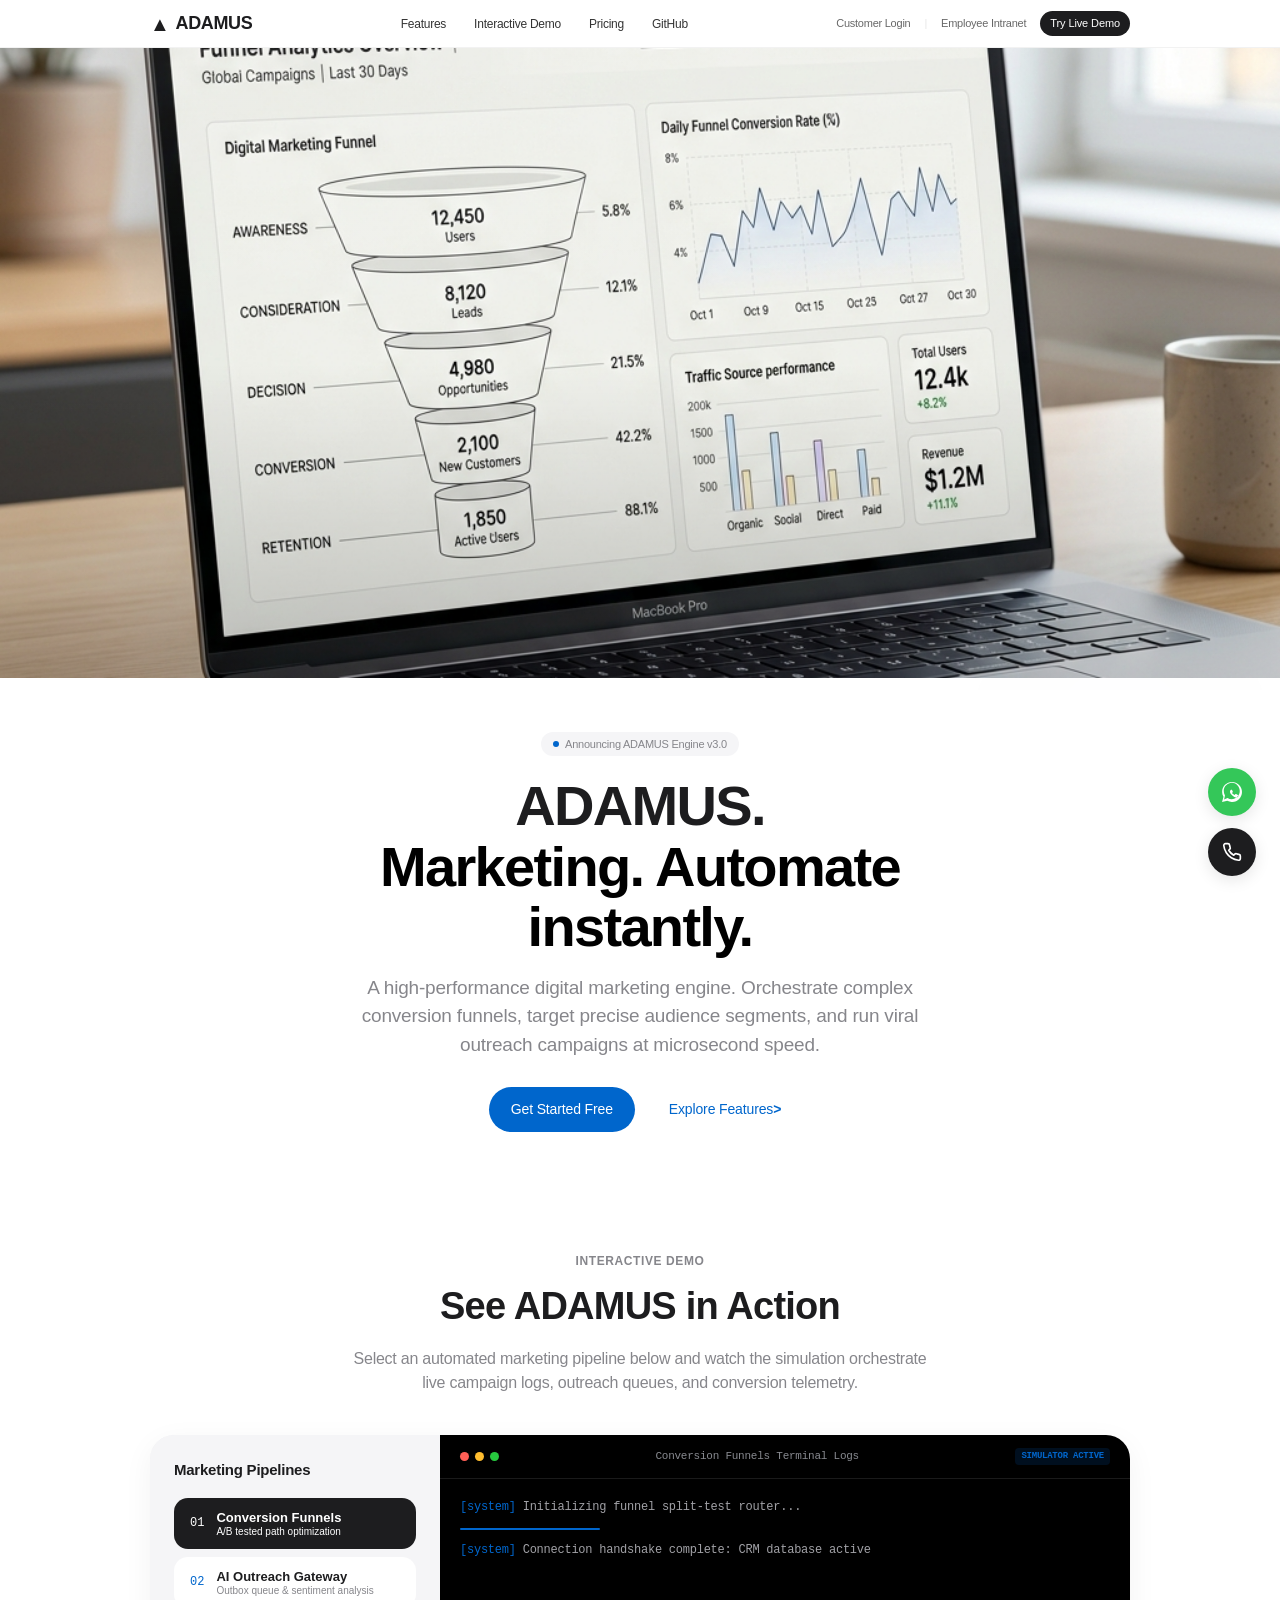
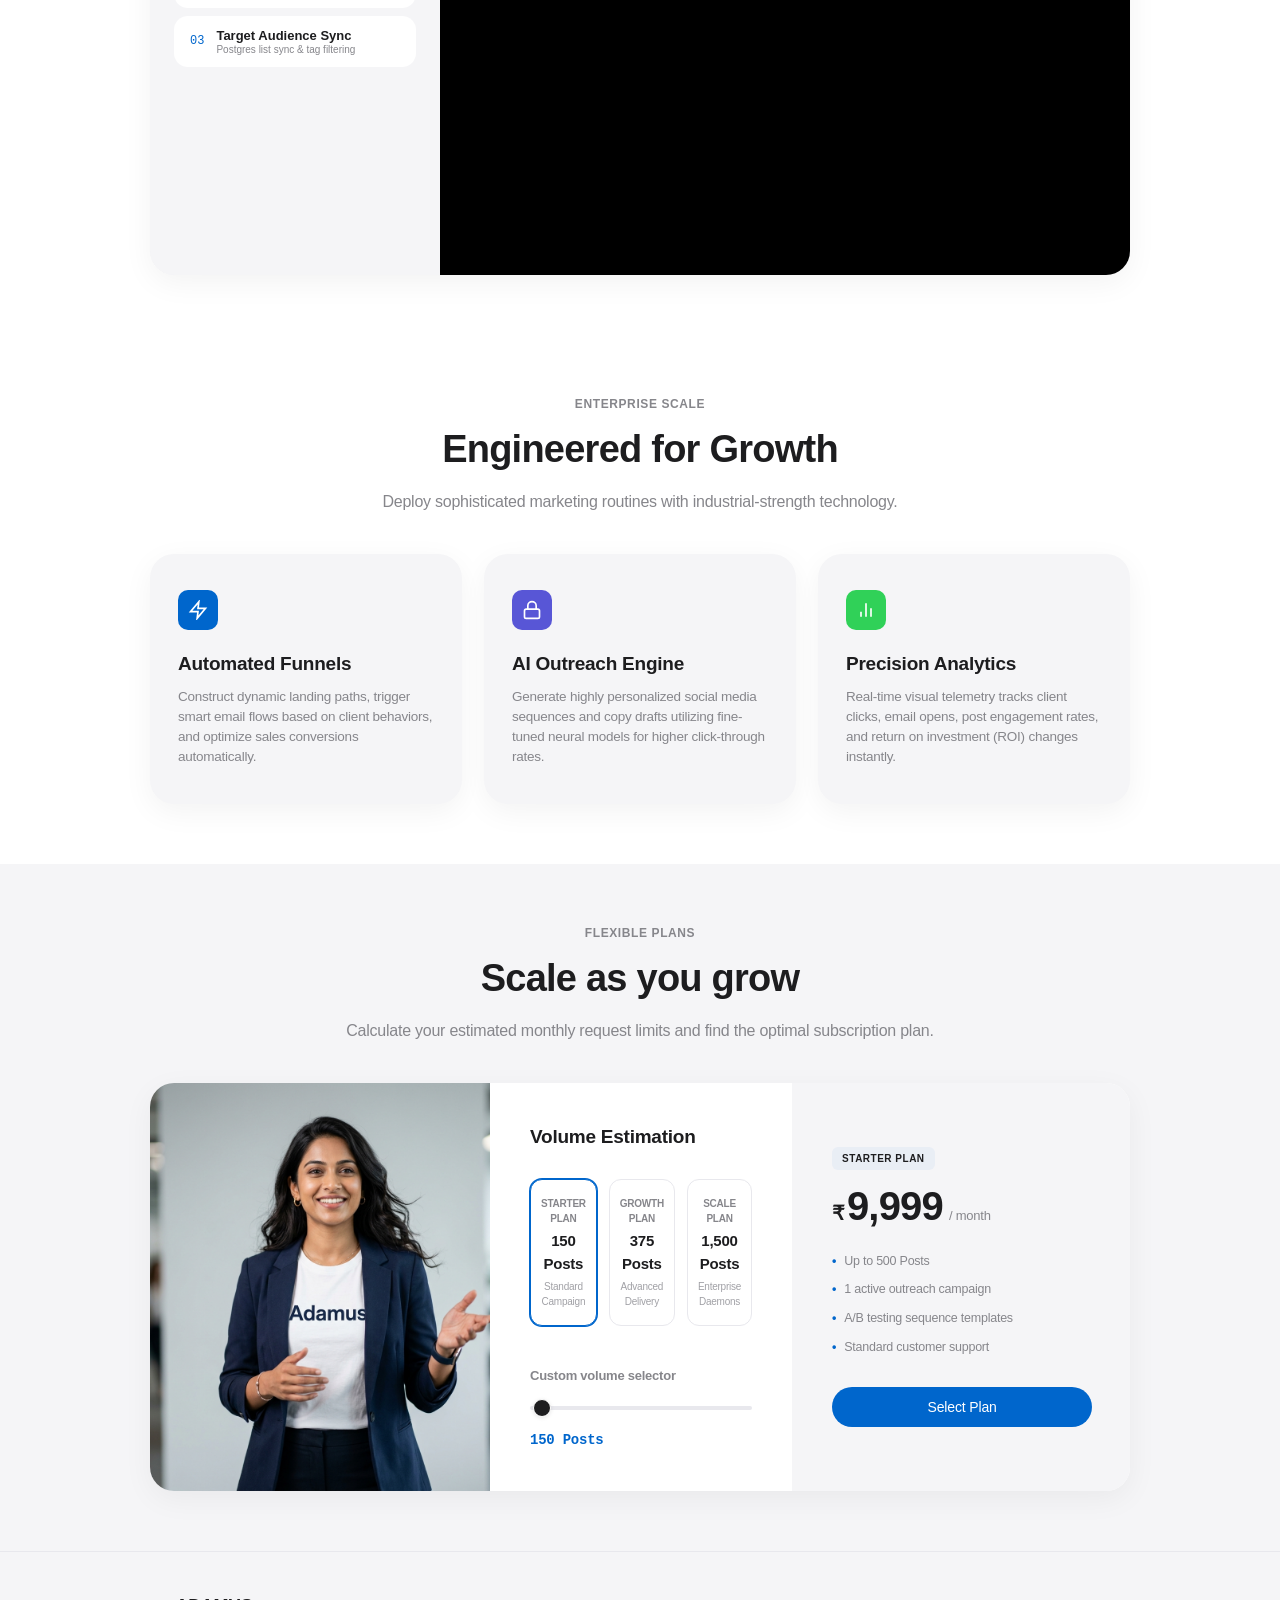
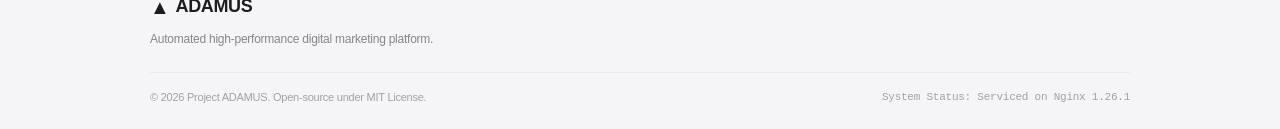
==== commit d1a600c5: "style: change website font to Helvetica" ====
--- a/index.html
+++ b/index.html
@@ -4,11 +4,10 @@
     <meta charset="UTF-8">
     <meta name="viewport" content="width=device-width, initial-scale=1.0">
     <title>ADAMUS - Next Gen Local Applications</title>
-    <link href="https://api.fontshare.com/v2/css?f[]=stardom@400&display=swap" rel="stylesheet">
     <link rel="preconnect" href="https://fonts.googleapis.com">
     <link rel="preconnect" href="https://fonts.gstatic.com" crossorigin>
     <link href="https://fonts.googleapis.com/css2?family=JetBrains+Mono:wght@400;500;700&display=swap" rel="stylesheet">
-    <link rel="stylesheet" href="style.css?v=4.0">
+    <link rel="stylesheet" href="style.css?v=4.1">
 </head>
 <body>
     <!-- Abstract gradient backgrounds -->
--- a/style.css
+++ b/style.css
@@ -38,8 +38,8 @@
     --console-bg: #000000;
     
     /* Typography */
-    --font-head: 'Stardom', -apple-system, BlinkMacSystemFont, "Segoe UI", serif;
-    --font-body: 'Stardom', -apple-system, BlinkMacSystemFont, "Segoe UI", serif;
+    --font-head: "Helvetica Neue", Helvetica, Arial, sans-serif;
+    --font-body: "Helvetica Neue", Helvetica, Arial, sans-serif;
     --font-mono: SFMono-Regular, Consolas, "Liberation Mono", Menlo, Courier, monospace;
     
     /* Animations & Transitions */
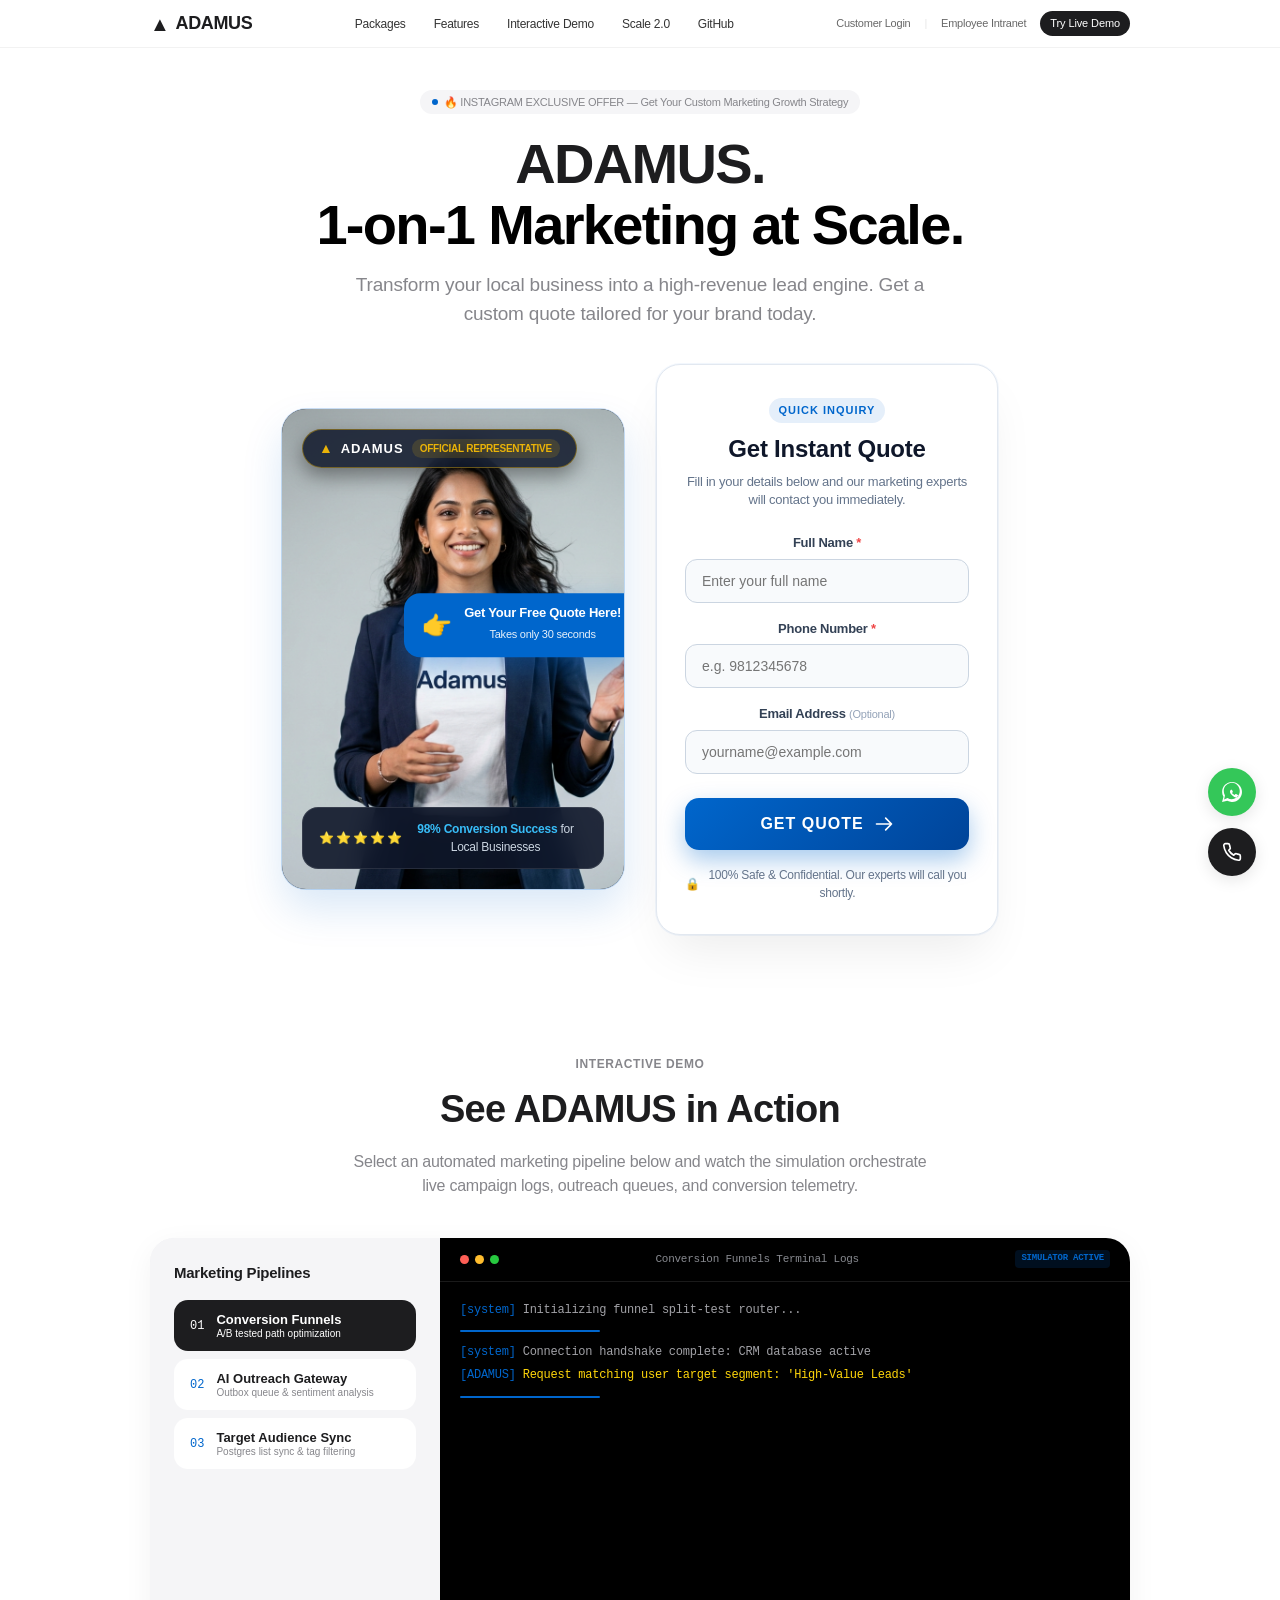
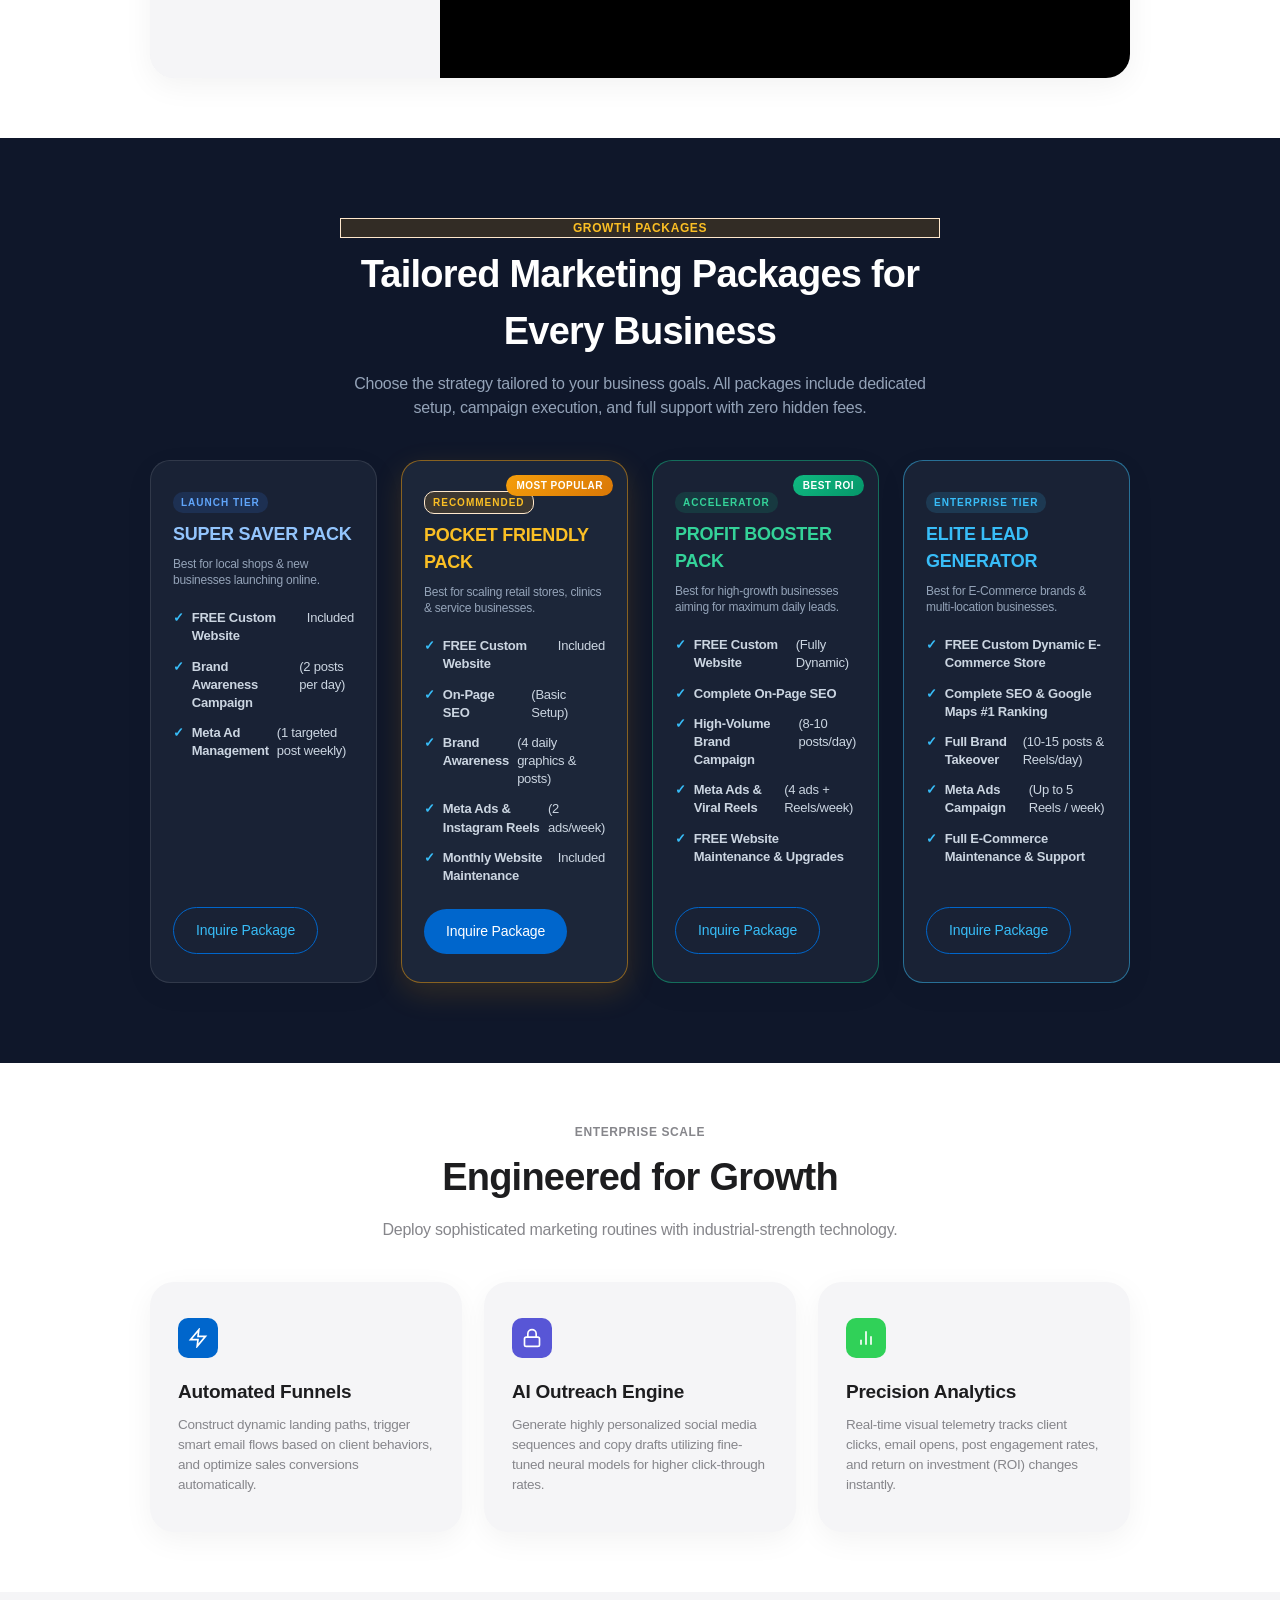
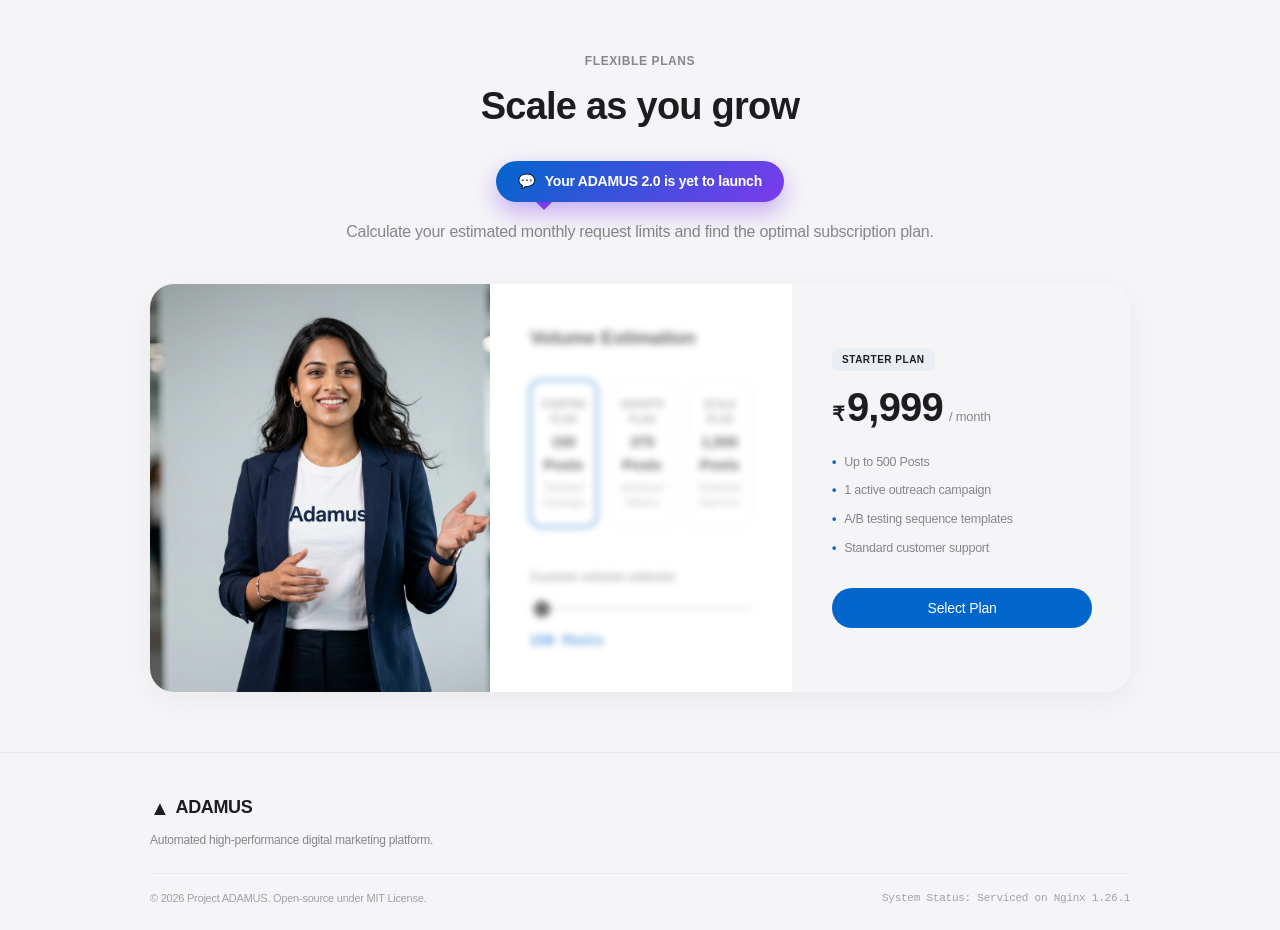
==== commit 1e71e36e: "Deploy ADAMUS mobile-responsive landing page and packages to GitHub Pages" ====
--- a/index.html
+++ b/index.html
@@ -7,7 +7,7 @@
     <link rel="preconnect" href="https://fonts.googleapis.com">
     <link rel="preconnect" href="https://fonts.gstatic.com" crossorigin>
     <link href="https://fonts.googleapis.com/css2?family=JetBrains+Mono:wght@400;500;700&display=swap" rel="stylesheet">
-    <link rel="stylesheet" href="style.css?v=4.1">
+    <link rel="stylesheet" href="style.css?v=4.0">
 </head>
 <body>
     <!-- Abstract gradient backgrounds -->
@@ -23,9 +23,10 @@
                     <span class="logo-name">ADAMUS</span>
                 </a>
                 <nav class="nav-links">
+                    <a href="#packages">Packages</a>
                     <a href="#features">Features</a>
                     <a href="#demo">Interactive Demo</a>
-                    <a href="#pricing">Pricing</a>
+                    <a href="#pricing">Scale 2.0</a>
                     <a href="https://github.com/vmothee/Project_ADAMUS" target="_blank" class="git-link">GitHub</a>
                 </nav>
                 <div class="nav-actions">
@@ -52,38 +53,93 @@
                 <div class="drawer-divider"></div>
                 <a href="login.html#customer" class="drawer-login-link mobile-drawer-link">Customer Login</a>
                 <a href="login.html#employee" class="drawer-login-link mobile-drawer-link">Employee Login</a>
-            </nav>
         </div>
 
-        <!-- Header Cover Banner (Full-Bleed Viewport Screen) -->
-        <div class="header-cover-banner">
-            <div class="cover-image-wrapper">
-                <img src="cover1.png?v=3.0" alt="ADAMUS Funnel" class="cover-image active">
-                <img src="cover2.png?v=3.0" alt="ADAMUS Outreach" class="cover-image">
-                <img src="cover3.png?v=3.0" alt="ADAMUS SEO" class="cover-image">
-                <div class="cover-overlay"></div>
-            </div>
-        </div>
-
-        <!-- Hero Section -->
-        <section class="hero-section">
+        <!-- Hero Section with High-Converting Lead Capture Form & Model (TOP VISIBLE PAGE) -->
+        <section class="hero-section hero-lead-section">
             <div class="container hero-container">
                 <div class="announcement-badge">
                     <span class="badge-dot pulse-blue"></span>
-                    <span class="badge-text">Announcing ADAMUS Engine v3.0</span>
+                    <span class="badge-text">🔥 INSTAGRAM EXCLUSIVE OFFER — Get Your Custom Marketing Growth Strategy</span>
                 </div>
                 
                 <h1 class="hero-title">
-                    ADAMUS.<br><span class="gradient-text">Marketing. Automate instantly.</span>
+                    ADAMUS.<br><span class="gradient-text">1-on-1 Marketing at Scale.</span>
                 </h1>
                 
                 <p class="hero-subtitle">
-                    A high-performance digital marketing engine. Orchestrate complex conversion funnels, target precise audience segments, and run viral outreach campaigns at microsecond speed.
+                    Transform your local business into a high-revenue lead engine. Get a custom quote tailored for your brand today.
                 </p>
 
-                <div class="hero-actions">
-                    <a href="#demo" class="btn btn-primary">Get Started Free</a>
-                    <a href="#features" class="btn btn-secondary">Explore Features</a>
+                <!-- 2-Column Split Grid: Model + Form -->
+                <div class="hero-split-grid">
+                    <!-- Left Column: Mexican Model Lady gesturing towards the form -->
+                    <div class="hero-model-container">
+                        <div class="model-image-card">
+                            <img src="spokesperson.png?v=6.0" alt="ADAMUS Brand Representative" class="model-img">
+                            
+                            <!-- ADAMUS Dress Badge -->
+                            <div class="model-badge-overlay">
+                                <span class="logo-mark">▲</span>
+                                <span class="badge-brand-text">ADAMUS</span>
+                                <span class="badge-tagline">OFFICIAL REPRESENTATIVE</span>
+                            </div>
+
+                            <!-- Gesturing Hand Callout Banner -->
+                            <div class="model-gesture-tag">
+                                <span class="gesture-hand">👉</span>
+                                <div class="gesture-text">
+                                    <strong>Get Your Free Quote Here!</strong>
+                                    <span>Takes only 30 seconds</span>
+                                </div>
+                            </div>
+
+                            <!-- Trust Badge -->
+                            <div class="model-trust-badge">
+                                <div class="stars">⭐⭐⭐⭐⭐</div>
+                                <div class="trust-text"><strong>98% Conversion Success</strong> for Local Businesses</div>
+                            </div>
+                        </div>
+                    </div>
+
+                    <!-- Right Column: High-Converting Signup Form -->
+                    <div class="hero-form-container">
+                        <div class="lead-form-card glass-panel">
+                            <div class="form-header">
+                                <span class="form-badge">QUICK INQUIRY</span>
+                                <h2 class="form-title">Get Instant Quote</h2>
+                                <p class="form-subtitle">Fill in your details below and our marketing experts will contact you immediately.</p>
+                            </div>
+
+                            <form id="lead-quote-form" class="lead-form">
+                                <div class="form-group">
+                                    <label for="lead-name" class="form-label">Full Name <span class="required-star">*</span></label>
+                                    <input type="text" id="lead-name" class="form-input" placeholder="Enter your full name" required>
+                                </div>
+
+                                <div class="form-group">
+                                    <label for="lead-phone" class="form-label">Phone Number <span class="required-star">*</span></label>
+                                    <input type="tel" id="lead-phone" class="form-input" placeholder="e.g. 9812345678" required>
+                                </div>
+
+                                <div class="form-group">
+                                    <label for="lead-email" class="form-label">Email Address <span class="optional-tag">(Optional)</span></label>
+                                    <input type="email" id="lead-email" class="form-input" placeholder="yourname@example.com">
+                                </div>
+
+                                <button type="submit" id="btn-get-quote" class="btn btn-get-quote">
+                                    <span>GET QUOTE</span>
+                                    <svg class="cta-arrow" fill="none" stroke="currentColor" viewBox="0 0 24 24" width="20" height="20">
+                                        <path stroke-linecap="round" stroke-linejoin="round" stroke-width="2" d="M14 5l7 7m0 0l-7 7m7-7H3"/>
+                                    </svg>
+                                </button>
+                            </form>
+
+                            <div class="form-footer-trust">
+                                <span class="lock-icon">🔒</span> 100% Safe & Confidential. Our experts will call you shortly.
+                            </div>
+                        </div>
+                    </div>
                 </div>
             </div>
         </section>
@@ -145,6 +201,103 @@
             </div>
         </section>
 
+        <!-- ADAMUS Marketing Packages Section (NO PRICING DISPLAYED) -->
+        <section id="packages" class="packages-showcase-section">
+            <div class="container">
+                <div class="section-header text-center">
+                    <span class="section-tag badge-gold">GROWTH PACKAGES</span>
+                    <h2>Tailored Marketing Packages for Every Business</h2>
+                    <p class="section-description">Choose the strategy tailored to your business goals. All packages include dedicated setup, campaign execution, and full support with zero hidden fees.</p>
+                </div>
+
+                <div class="packages-showcase-grid">
+                    <!-- PACKAGE 1: SUPER SAVER PACK -->
+                    <div class="package-showcase-card glass-panel">
+                        <div class="pack-card-header">
+                            <span class="pack-badge badge-blue">LAUNCH TIER</span>
+                            <h3 class="pack-name text-blue">SUPER SAVER PACK</h3>
+                            <span class="pack-target">Best for local shops & new businesses launching online.</span>
+                        </div>
+                        <div class="pack-card-body">
+                            <ul class="pack-feature-list">
+                                <li><span class="check-icon">✓</span> <strong>FREE Custom Website</strong> Included</li>
+                                <li><span class="check-icon">✓</span> <strong>Brand Awareness Campaign</strong> (2 posts per day)</li>
+                                <li><span class="check-icon">✓</span> <strong>Meta Ad Management</strong> (1 targeted post weekly)</li>
+                            </ul>
+                        </div>
+                        <div class="pack-card-footer">
+                            <a href="#lead-quote-form" class="btn btn-outline-primary full-width">Inquire Package</a>
+                        </div>
+                    </div>
+
+                    <!-- PACKAGE 2: POCKET FRIENDLY PACK (MOST POPULAR) -->
+                    <div class="package-showcase-card glass-panel popular-card">
+                        <div class="popular-ribbon">MOST POPULAR</div>
+                        <div class="pack-card-header">
+                            <span class="pack-badge badge-gold">RECOMMENDED</span>
+                            <h3 class="pack-name text-gold">POCKET FRIENDLY PACK</h3>
+                            <span class="pack-target">Best for scaling retail stores, clinics & service businesses.</span>
+                        </div>
+                        <div class="pack-card-body">
+                            <ul class="pack-feature-list">
+                                <li><span class="check-icon">✓</span> <strong>FREE Custom Website</strong> Included</li>
+                                <li><span class="check-icon">✓</span> <strong>On-Page SEO</strong> (Basic Setup)</li>
+                                <li><span class="check-icon">✓</span> <strong>Brand Awareness</strong> (4 daily graphics & posts)</li>
+                                <li><span class="check-icon">✓</span> <strong>Meta Ads & Instagram Reels</strong> (2 ads/week)</li>
+                                <li><span class="check-icon">✓</span> <strong>Monthly Website Maintenance</strong> Included</li>
+                            </ul>
+                        </div>
+                        <div class="pack-card-footer">
+                            <a href="#lead-quote-form" class="btn btn-primary full-width">Inquire Package</a>
+                        </div>
+                    </div>
+
+                    <!-- PACKAGE 3: PROFIT BOOSTER PACK -->
+                    <div class="package-showcase-card glass-panel best-roi-card">
+                        <div class="popular-ribbon green-ribbon">BEST ROI</div>
+                        <div class="pack-card-header">
+                            <span class="pack-badge badge-green">ACCELERATOR</span>
+                            <h3 class="pack-name text-green">PROFIT BOOSTER PACK</h3>
+                            <span class="pack-target">Best for high-growth businesses aiming for maximum daily leads.</span>
+                        </div>
+                        <div class="pack-card-body">
+                            <ul class="pack-feature-list">
+                                <li><span class="check-icon">✓</span> <strong>FREE Custom Website</strong> (Fully Dynamic)</li>
+                                <li><span class="check-icon">✓</span> <strong>Complete On-Page SEO</strong></li>
+                                <li><span class="check-icon">✓</span> <strong>High-Volume Brand Campaign</strong> (8-10 posts/day)</li>
+                                <li><span class="check-icon">✓</span> <strong>Meta Ads & Viral Reels</strong> (4 ads + Reels/week)</li>
+                                <li><span class="check-icon">✓</span> <strong>FREE Website Maintenance & Upgrades</strong></li>
+                            </ul>
+                        </div>
+                        <div class="pack-card-footer">
+                            <a href="#lead-quote-form" class="btn btn-outline-primary full-width">Inquire Package</a>
+                        </div>
+                    </div>
+
+                    <!-- PACKAGE 4: ELITE LEAD GENERATOR PACK -->
+                    <div class="package-showcase-card glass-panel elite-card">
+                        <div class="pack-card-header">
+                            <span class="pack-badge badge-cyan">ENTERPRISE TIER</span>
+                            <h3 class="pack-name text-cyan">ELITE LEAD GENERATOR</h3>
+                            <span class="pack-target">Best for E-Commerce brands & multi-location businesses.</span>
+                        </div>
+                        <div class="pack-card-body">
+                            <ul class="pack-feature-list">
+                                <li><span class="check-icon">✓</span> <strong>FREE Custom Dynamic E-Commerce Store</strong></li>
+                                <li><span class="check-icon">✓</span> <strong>Complete SEO & Google Maps #1 Ranking</strong></li>
+                                <li><span class="check-icon">✓</span> <strong>Full Brand Takeover</strong> (10-15 posts & Reels/day)</li>
+                                <li><span class="check-icon">✓</span> <strong>Meta Ads Campaign</strong> (Up to 5 Reels / week)</li>
+                                <li><span class="check-icon">✓</span> <strong>Full E-Commerce Maintenance & Support</strong></li>
+                            </ul>
+                        </div>
+                        <div class="pack-card-footer">
+                            <a href="#lead-quote-form" class="btn btn-outline-primary full-width">Inquire Package</a>
+                        </div>
+                    </div>
+                </div>
+            </div>
+        </section>
+
         <!-- Features Grid Section -->
         <section id="features" class="features-section">
             <div class="container">
@@ -197,6 +350,13 @@
                 <div class="section-header">
                     <span class="section-tag">Flexible Plans</span>
                     <h2>Scale as you grow</h2>
+                    
+                    <!-- ADAMUS 2.0 Speech Bubble -->
+                    <div class="adamus2-teaser-bubble">
+                        <span class="bubble-icon">💬</span>
+                        <span class="bubble-text">Your ADAMUS 2.0 is yet to launch</span>
+                    </div>
+
                     <p class="section-description">Calculate your estimated monthly request limits and find the optimal subscription plan.</p>
                 </div>
 
@@ -206,8 +366,8 @@
                         <img src="spokesperson.png?v=4.0" alt="ADAMUS Marketing Specialist" class="calc-presenter-img">
                     </div>
 
-                    <!-- Middle Column: Inputs -->
-                    <div class="calc-inputs">
+                    <!-- Middle Column: Inputs (Blurred volume estimation) -->
+                    <div class="calc-inputs blurred-volume-container">
                         <h3>Volume Estimation</h3>
                         
                         <!-- Apple Configurator Options grid layout -->
@@ -273,16 +433,28 @@
                 </div>
             </div>
         </footer>
+    <!-- Pop-up Success Modal Dialog -->
+    <div id="quote-modal" class="quote-modal-overlay">
+        <div class="quote-modal-card">
+            <div class="modal-success-badge">
+                <svg width="32" height="32" viewBox="0 0 24 24" fill="none" stroke="currentColor" stroke-width="2.5" stroke-linecap="round" stroke-linejoin="round">
+                    <polyline points="20 6 9 17 4 12"></polyline>
+                </svg>
+            </div>
+            <h3 class="modal-title">Thank you for your time!</h3>
+            <p class="modal-subtitle">Our experts will contact you shortly.</p>
+            <button id="modal-close-btn" class="btn btn-primary modal-close-btn">OK, Got It</button>
+        </div>
     </div>
 
     <!-- Floating contact buttons (WhatsApp & Call) -->
     <div class="floating-contact-container">
-        <a href="https://wa.me/919999988888" target="_blank" class="floating-btn wa-btn" aria-label="Chat on WhatsApp">
+        <a href="https://wa.me/919840691132?text=Hi%2C%20i%20would%20like%20to%20know%20more%2C%20can%20you%20call%20me%3F" target="_blank" class="floating-btn wa-btn" aria-label="Chat on WhatsApp">
             <svg viewBox="0 0 24 24" fill="currentColor">
                 <path d="M.057 24l1.687-6.163c-1.041-1.804-1.588-3.849-1.587-5.946C.06 5.348 5.397.01 12.008.01c3.202.001 6.212 1.246 8.477 3.513 2.262 2.268 3.507 5.28 3.505 8.484-.004 6.657-5.34 11.997-11.953 11.997-2.005-.001-3.973-.502-5.724-1.455L0 24zm6.59-4.846c1.6.95 3.16 1.448 4.795 1.449 5.432 0 9.86-4.403 9.864-9.81.002-2.618-1.01-5.08-2.857-6.93C16.602 2.01 14.15 1.012 11.99 1.012c-5.448 0-9.89 4.417-9.893 9.835-.001 1.912.508 3.782 1.48 5.437L2.551 20.93l4.096-1.776zM18.254 14.92c-.342-.172-2.029-.998-2.34-.112c-.312.885-.885.666-.885.666s-.622-.244-1.398-.788c-.6-.423-1.127-.927-1.443-1.155-.316-.23-.07-.468.125-.703.11-.133.242-.29.362-.437.12-.145.19-.244.272-.405.082-.165.042-.31-.02-.447-.063-.137-.565-1.353-.772-1.854-.202-.488-.4-.424-.563-.43l-.48-.01c-.166 0-.435.06-.662.307-.228.247-.87.85-.87 2.074 0 1.222.89 2.404 1.01 2.567.12.163 1.748 2.668 4.233 3.738.59.254 1.05.405 1.41.52.595.19 1.138.163 1.567.1.478-.07 1.477-.6 1.68-1.18.205-.58.205-1.077.143-1.18c-.06-.1-.22-.17-.56-.34z"/>
             </svg>
         </a>
-        <a href="tel:+919999988888" class="floating-btn call-btn" aria-label="Call Support">
+        <a href="tel:+919840691132" class="floating-btn call-btn" aria-label="Call Support">
             <svg viewBox="0 0 24 24" fill="none" stroke="currentColor" stroke-width="2" stroke-linecap="round" stroke-linejoin="round">
                 <path d="M22 16.92v3a2 2 0 0 1-2.18 2 19.79 19.79 0 0 1-8.63-3.07 19.5 19.5 0 0 1-6-6 19.79 19.79 0 0 1-3.07-8.67A2 2 0 0 1 4.11 2h3a2 2 0 0 1 2 1.72 12.84 12.84 0 0 0 .7 2.81 2 2 0 0 1-.45 2.11L8.09 9.91a16 16 0 0 0 6 6l1.27-1.27a2 2 0 0 1 2.11-.45 12.84 12.84 0 0 0 2.81.7A2 2 0 0 1 22 16.92z"/>
             </svg>
--- a/style.css
+++ b/style.css
@@ -1706,3 +1706,765 @@
     0% { transform: rotate(0deg); }
     100% { transform: rotate(360deg); }
 }
+
+/* ==========================================================================
+   INSTAGRAM CAMPAIGN LEAD FORM & MODEL HERO STYLES
+   ========================================================================== */
+
+.hero-lead-section {
+    padding-top: 40px;
+    padding-bottom: 60px;
+}
+
+.hero-split-grid {
+    display: grid;
+    grid-template-columns: 1fr 1fr;
+    gap: 32px;
+    align-items: center;
+    margin-top: 36px;
+}
+
+/* Model Container Styles */
+.hero-model-container {
+    position: relative;
+    width: 100%;
+}
+
+.model-image-card {
+    position: relative;
+    border-radius: 24px;
+    overflow: hidden;
+    background: #111827;
+    box-shadow: 0 20px 40px rgba(0, 102, 204, 0.15), 0 0 0 1px rgba(0, 102, 204, 0.2);
+    transition: transform 0.4s ease, box-shadow 0.4s ease;
+}
+
+.model-image-card:hover {
+    transform: translateY(-4px);
+    box-shadow: 0 28px 60px rgba(0, 102, 204, 0.25), 0 0 25px rgba(56, 189, 248, 0.3);
+}
+
+.model-img {
+    width: 100%;
+    height: 480px;
+    object-fit: cover;
+    object-position: center top;
+    display: block;
+}
+
+/* ADAMUS Dress Badge */
+.model-badge-overlay {
+    position: absolute;
+    top: 20px;
+    left: 20px;
+    background: rgba(15, 23, 42, 0.85);
+    backdrop-filter: blur(12px);
+    border: 1px solid rgba(234, 179, 8, 0.4);
+    border-radius: 30px;
+    padding: 8px 16px;
+    display: flex;
+    align-items: center;
+    gap: 8px;
+    box-shadow: 0 8px 20px rgba(0, 0, 0, 0.4);
+}
+
+.model-badge-overlay .logo-mark {
+    color: #eab308;
+    font-size: 14px;
+}
+
+.badge-brand-text {
+    color: #ffffff;
+    font-weight: 700;
+    font-size: 13px;
+    letter-spacing: 1px;
+}
+
+.badge-tagline {
+    color: #eab308;
+    font-size: 10px;
+    font-weight: 600;
+    background: rgba(234, 179, 8, 0.15);
+    padding: 2px 8px;
+    border-radius: 12px;
+}
+
+/* Gesturing Tag */
+.model-gesture-tag {
+    position: absolute;
+    right: -15px;
+    top: 45%;
+    transform: translateY(-50%);
+    background: #0066cc;
+    color: #ffffff;
+    border-radius: 16px;
+    padding: 12px 18px;
+    display: flex;
+    align-items: center;
+    gap: 12px;
+    box-shadow: 0 12px 30px rgba(0, 102, 204, 0.4);
+    animation: floatGesture 3s ease-in-out infinite;
+    z-index: 5;
+}
+
+@keyframes floatGesture {
+    0%, 100% { transform: translateY(-50%) translateX(0); }
+    50% { transform: translateY(-50%) translateX(6px); }
+}
+
+.gesture-hand {
+    font-size: 24px;
+}
+
+.gesture-text strong {
+    display: block;
+    font-size: 13px;
+    line-height: 1.2;
+}
+
+.gesture-text span {
+    font-size: 11px;
+    opacity: 0.9;
+}
+
+/* Trust Badge */
+.model-trust-badge {
+    position: absolute;
+    bottom: 20px;
+    left: 20px;
+    right: 20px;
+    background: rgba(15, 23, 42, 0.9);
+    backdrop-filter: blur(12px);
+    border: 1px solid rgba(255, 255, 255, 0.1);
+    border-radius: 16px;
+    padding: 12px 16px;
+    display: flex;
+    align-items: center;
+    justify-content: space-between;
+}
+
+.stars {
+    font-size: 12px;
+    letter-spacing: 2px;
+}
+
+.trust-text {
+    color: #cbd5e1;
+    font-size: 12px;
+}
+
+.trust-text strong {
+    color: #38bdf8;
+}
+
+/* Lead Form Container */
+.lead-form-card {
+    background: #ffffff;
+    border: 1px solid #e2e8f0;
+    box-shadow: 0 25px 50px -12px rgba(0, 0, 0, 0.08), 0 0 0 1px rgba(0, 102, 204, 0.05);
+    border-radius: 24px;
+    padding: 32px 28px;
+}
+
+.form-badge {
+    display: inline-block;
+    background: rgba(0, 102, 204, 0.1);
+    color: #0066cc;
+    font-size: 11px;
+    font-weight: 700;
+    letter-spacing: 1px;
+    padding: 4px 10px;
+    border-radius: 20px;
+    margin-bottom: 8px;
+}
+
+.form-title {
+    font-size: 24px;
+    font-weight: 700;
+    color: #0f172a;
+    margin-bottom: 6px;
+}
+
+.form-subtitle {
+    font-size: 13px;
+    color: #64748b;
+    margin-bottom: 24px;
+    line-height: 1.4;
+}
+
+.lead-form {
+    display: flex;
+    flex-direction: column;
+    gap: 16px;
+}
+
+.form-group {
+    display: flex;
+    flex-direction: column;
+    gap: 6px;
+}
+
+.form-label {
+    font-size: 13px;
+    font-weight: 600;
+    color: #334155;
+}
+
+.required-star {
+    color: #ef4444;
+    font-weight: bold;
+}
+
+.optional-tag {
+    color: #94a3b8;
+    font-size: 11px;
+    font-weight: normal;
+}
+
+.form-input {
+    width: 100%;
+    padding: 13px 16px;
+    border-radius: 12px;
+    border: 1.5px solid #cbd5e1;
+    background: #f8fafc;
+    font-size: 14px;
+    color: #0f172a;
+    outline: none;
+    transition: all 0.2s ease;
+}
+
+.form-input:focus {
+    border-color: #0066cc;
+    background: #ffffff;
+    box-shadow: 0 0 0 4px rgba(0, 102, 204, 0.12);
+}
+
+.btn-get-quote {
+    width: 100%;
+    padding: 16px 24px;
+    background: linear-gradient(135deg, #0066cc 0%, #004499 100%);
+    color: #ffffff;
+    font-size: 16px;
+    font-weight: 700;
+    letter-spacing: 1px;
+    border-radius: 14px;
+    border: none;
+    cursor: pointer;
+    display: flex;
+    align-items: center;
+    justify-content: center;
+    gap: 10px;
+    margin-top: 8px;
+    box-shadow: 0 10px 25px rgba(0, 102, 204, 0.35);
+    transition: all 0.3s ease;
+}
+
+.btn-get-quote:hover {
+    background: linear-gradient(135deg, #0077ed 0%, #0055bb 100%);
+    transform: translateY(-2px);
+    box-shadow: 0 14px 30px rgba(0, 102, 204, 0.45);
+}
+
+.btn-get-quote:active {
+    transform: translateY(0);
+}
+
+.form-footer-trust {
+    text-align: center;
+    font-size: 12px;
+    color: #64748b;
+    margin-top: 16px;
+    display: flex;
+    align-items: center;
+    justify-content: center;
+    gap: 6px;
+}
+
+/* Modal Popup Styles */
+.quote-modal-overlay {
+    position: fixed;
+    top: 0;
+    left: 0;
+    width: 100vw;
+    height: 100vh;
+    background: rgba(15, 23, 42, 0.75);
+    backdrop-filter: blur(8px);
+    z-index: 99999;
+    display: flex;
+    align-items: center;
+    justify-content: center;
+    opacity: 0;
+    pointer-events: none;
+    transition: all 0.3s ease;
+}
+
+.quote-modal-overlay.active {
+    opacity: 1;
+    pointer-events: auto;
+}
+
+.quote-modal-card {
+    background: #ffffff;
+    border-radius: 24px;
+    padding: 40px 32px;
+    max-width: 440px;
+    width: 90%;
+    text-align: center;
+    box-shadow: 0 25px 60px rgba(0, 0, 0, 0.3);
+    transform: scale(0.9);
+    transition: transform 0.3s ease;
+}
+
+.quote-modal-overlay.active .quote-modal-card {
+    transform: scale(1);
+}
+
+.modal-success-badge {
+    width: 72px;
+    height: 72px;
+    background: #dcfce7;
+    color: #16a34a;
+    border-radius: 50%;
+    display: flex;
+    align-items: center;
+    justify-content: center;
+    margin: 0 auto 20px auto;
+    box-shadow: 0 10px 20px rgba(22, 163, 74, 0.2);
+}
+
+.modal-title {
+    font-size: 22px;
+    font-weight: 700;
+    color: #0f172a;
+    margin-bottom: 8px;
+}
+
+.modal-subtitle {
+    font-size: 15px;
+    color: #475569;
+    margin-bottom: 24px;
+}
+
+.modal-redirect-box {
+    background: #f0fdf4;
+    border: 1px solid #bbf7d0;
+    border-radius: 12px;
+    padding: 12px;
+    font-size: 13px;
+    color: #166534;
+    display: flex;
+    align-items: center;
+    justify-content: center;
+    gap: 8px;
+    margin-bottom: 24px;
+}
+
+.redirect-spinner {
+    width: 14px;
+    height: 14px;
+    border: 2px solid #16a34a;
+    border-top-color: transparent;
+    border-radius: 50%;
+    animation: spin 0.8s linear infinite;
+}
+
+@keyframes spin {
+    100% { transform: rotate(360deg); }
+}
+
+.modal-close-btn {
+    width: 100%;
+    padding: 14px;
+    border-radius: 12px;
+    font-weight: 600;
+}
+
+@media (max-width: 868px) {
+    .hero-split-grid {
+        grid-template-columns: 1fr;
+    }
+    .model-gesture-tag {
+        display: none;
+    }
+    .model-img {
+        height: 360px;
+    }
+}
+
+/* ==========================================================================
+   ADAMUS 2.0 TEASER BUBBLE & BLURRED VOLUME ESTIMATION
+   ========================================================================== */
+
+.adamus2-teaser-bubble {
+    display: inline-flex;
+    align-items: center;
+    gap: 10px;
+    background: linear-gradient(135deg, #0066cc 0%, #7c3aed 100%);
+    color: #ffffff;
+    padding: 10px 22px;
+    border-radius: 30px;
+    font-size: 14px;
+    font-weight: 700;
+    margin: 14px 0 18px 0;
+    box-shadow: 0 10px 25px rgba(124, 58, 237, 0.4);
+    position: relative;
+    animation: pulseBubble 2.5s ease-in-out infinite;
+    cursor: default;
+}
+
+.adamus2-teaser-bubble::after {
+    content: '';
+    position: absolute;
+    bottom: -8px;
+    left: 40px;
+    width: 0;
+    height: 0;
+    border-left: 8px solid transparent;
+    border-right: 8px solid transparent;
+    border-top: 8px solid #7c3aed;
+}
+
+@keyframes pulseBubble {
+    0%, 100% { transform: translateY(0) scale(1); }
+    50% { transform: translateY(-4px) scale(1.03); }
+}
+
+/* Blurred Volume Estimation Part */
+.blurred-volume-container {
+    position: relative;
+    filter: blur(3.5px);
+    opacity: 0.65;
+    user-select: none;
+    pointer-events: none;
+    transition: filter 0.3s ease;
+}
+
+/* ==========================================================================
+   ADAMUS 4 PACKAGES SHOWCASE (NO PRICING DISPLAYED)
+   ========================================================================== */
+
+.packages-showcase-section {
+    padding: 80px 0;
+    background: #0f172a;
+    color: #ffffff;
+    position: relative;
+    overflow: hidden;
+}
+
+.packages-showcase-section .section-header h2 {
+    color: #ffffff;
+}
+
+.packages-showcase-section .section-description {
+    color: #94a3b8;
+}
+
+.packages-showcase-grid {
+    display: grid;
+    grid-template-columns: repeat(4, 1fr);
+    gap: 24px;
+    margin-top: 40px;
+}
+
+.package-showcase-card {
+    background: rgba(30, 41, 59, 0.7);
+    border: 1px solid rgba(255, 255, 255, 0.1);
+    border-radius: 20px;
+    padding: 28px 22px;
+    display: flex;
+    flex-direction: column;
+    justify-content: space-between;
+    position: relative;
+    transition: transform 0.3s ease, box-shadow 0.3s ease, border-color 0.3s ease;
+}
+
+.package-showcase-card:hover {
+    transform: translateY(-6px);
+    box-shadow: 0 20px 40px rgba(0, 0, 0, 0.4), 0 0 20px rgba(56, 189, 248, 0.15);
+    border-color: rgba(56, 189, 248, 0.4);
+}
+
+.popular-card {
+    border-color: rgba(245, 158, 11, 0.5);
+    background: rgba(30, 41, 59, 0.9);
+    box-shadow: 0 10px 30px rgba(245, 158, 11, 0.15);
+}
+
+.best-roi-card {
+    border-color: rgba(16, 185, 129, 0.5);
+}
+
+.elite-card {
+    border-color: rgba(56, 189, 248, 0.5);
+}
+
+.popular-ribbon {
+    position: absolute;
+    top: 14px;
+    right: 14px;
+    background: linear-gradient(135deg, #f59e0b 0%, #d97706 100%);
+    color: #ffffff;
+    font-size: 10px;
+    font-weight: 800;
+    letter-spacing: 0.5px;
+    padding: 3px 10px;
+    border-radius: 12px;
+    text-transform: uppercase;
+}
+
+.green-ribbon {
+    background: linear-gradient(135deg, #10b981 0%, #059669 100%);
+}
+
+.pack-card-header {
+    margin-bottom: 20px;
+}
+
+.pack-badge {
+    font-size: 10px;
+    font-weight: 700;
+    letter-spacing: 1px;
+    padding: 3px 8px;
+    border-radius: 10px;
+    display: inline-block;
+    margin-bottom: 8px;
+}
+
+.badge-blue { background: rgba(59, 130, 246, 0.15); color: #60a5fa; }
+.badge-gold { background: rgba(245, 158, 11, 0.15); color: #fbbf24; }
+.badge-green { background: rgba(16, 185, 129, 0.15); color: #34d399; }
+.badge-cyan { background: rgba(56, 189, 248, 0.15); color: #38bdf8; }
+
+.pack-name {
+    font-size: 18px;
+    font-weight: 700;
+    margin-bottom: 8px;
+}
+
+.text-blue { color: #93c5fd; }
+.text-gold { color: #fbbf24; }
+.text-green { color: #34d399; }
+.text-cyan { color: #38bdf8; }
+
+.pack-target {
+    font-size: 12px;
+    color: #94a3b8;
+    line-height: 1.4;
+    display: block;
+}
+
+.pack-card-body {
+    flex-grow: 1;
+    margin-bottom: 24px;
+}
+
+.pack-feature-list {
+    list-style: none;
+    display: flex;
+    flex-direction: column;
+    gap: 12px;
+}
+
+.pack-feature-list li {
+    font-size: 13px;
+    color: #cbd5e1;
+    display: flex;
+    align-items: flex-start;
+    gap: 8px;
+    line-height: 1.4;
+}
+
+.check-icon {
+    color: #38bdf8;
+    font-weight: bold;
+}
+
+.pack-card-footer {
+    margin-top: auto;
+}
+
+.btn-outline-primary {
+    background: transparent;
+    border: 1.5px solid #0066cc;
+    color: #38bdf8;
+
+}
+
+.btn-outline-primary:hover {
+    background: #0066cc;
+    color: #ffffff;
+}
+
+@media (max-width: 1024px) {
+    .packages-showcase-grid {
+        grid-template-columns: repeat(2, 1fr);
+    }
+}
+
+/* ==========================================================================
+   PHONE & MOBILE COMPATIBILITY (PERFECT ALIGNMENT & RESPONSIVENESS)
+   ========================================================================== */
+
+@media (max-width: 768px) {
+    .hero-lead-section {
+        padding-top: 20px;
+        padding-bottom: 40px;
+    }
+
+    .hero-split-grid {
+        grid-template-columns: 1fr;
+        gap: 24px;
+        margin-top: 20px;
+    }
+
+    /* Model card adjustment for mobile */
+    .model-image-card {
+        border-radius: 18px;
+    }
+
+    .model-img {
+        height: 320px;
+        object-position: center top;
+    }
+
+    .model-badge-overlay {
+        top: 12px;
+        left: 12px;
+        padding: 6px 12px;
+    }
+
+    .badge-brand-text {
+        font-size: 11px;
+    }
+
+    .badge-tagline {
+        font-size: 9px;
+        padding: 2px 6px;
+    }
+
+    .model-gesture-tag {
+        display: flex;
+        right: 10px;
+        top: auto;
+        bottom: 60px;
+        transform: none;
+        padding: 8px 12px;
+        gap: 8px;
+        border-radius: 12px;
+        animation: floatGestureMobile 3s ease-in-out infinite;
+    }
+
+    @keyframes floatGestureMobile {
+        0%, 100% { transform: translateY(0); }
+        50% { transform: translateY(-4px); }
+    }
+
+    .gesture-hand {
+        font-size: 18px;
+    }
+
+    .gesture-text strong {
+        font-size: 11px;
+    }
+
+    .gesture-text span {
+        font-size: 9px;
+    }
+
+    .model-trust-badge {
+        bottom: 10px;
+        left: 10px;
+        right: 10px;
+        padding: 8px 12px;
+        flex-direction: column;
+        gap: 4px;
+        text-align: center;
+    }
+
+    .trust-text {
+        font-size: 11px;
+    }
+
+    /* Form card adjustments for mobile */
+    .lead-form-card {
+        padding: 22px 18px;
+        border-radius: 18px;
+    }
+
+    .form-title {
+        font-size: 20px;
+    }
+
+    .form-subtitle {
+        font-size: 12px;
+        margin-bottom: 18px;
+    }
+
+    /* Prevent iOS browser auto-zoom on input focus by keeping font-size 16px */
+    .form-input {
+        padding: 12px 14px;
+        font-size: 16px;
+        border-radius: 10px;
+    }
+
+    .btn-get-quote {
+        padding: 14px 20px;
+        font-size: 15px;
+        border-radius: 12px;
+    }
+
+    /* Teaser bubble for mobile */
+    .adamus2-teaser-bubble {
+        font-size: 12px;
+        padding: 8px 16px;
+        margin: 10px auto 14px auto;
+        display: flex;
+        justify-content: center;
+        max-width: 90%;
+        text-align: center;
+    }
+
+    .adamus2-teaser-bubble::after {
+        left: 50%;
+        transform: translateX(-50%);
+    }
+
+    /* Packages showcase on mobile */
+    .packages-showcase-section {
+        padding: 50px 0;
+    }
+
+    .packages-showcase-grid {
+        grid-template-columns: 1fr;
+        gap: 20px;
+        margin-top: 24px;
+    }
+
+    .package-showcase-card {
+        padding: 22px 18px;
+        border-radius: 16px;
+    }
+
+    .pack-name {
+        font-size: 16px;
+    }
+
+    .pack-feature-list li {
+        font-size: 12px;
+    }
+
+    /* Modal dialog on mobile */
+    .quote-modal-card {
+        padding: 30px 20px;
+        width: 92%;
+        border-radius: 20px;
+    }
+
+    .modal-title {
+        font-size: 19px;
+    }
+
+    .modal-subtitle {
+        font-size: 13px;
+    }
+}
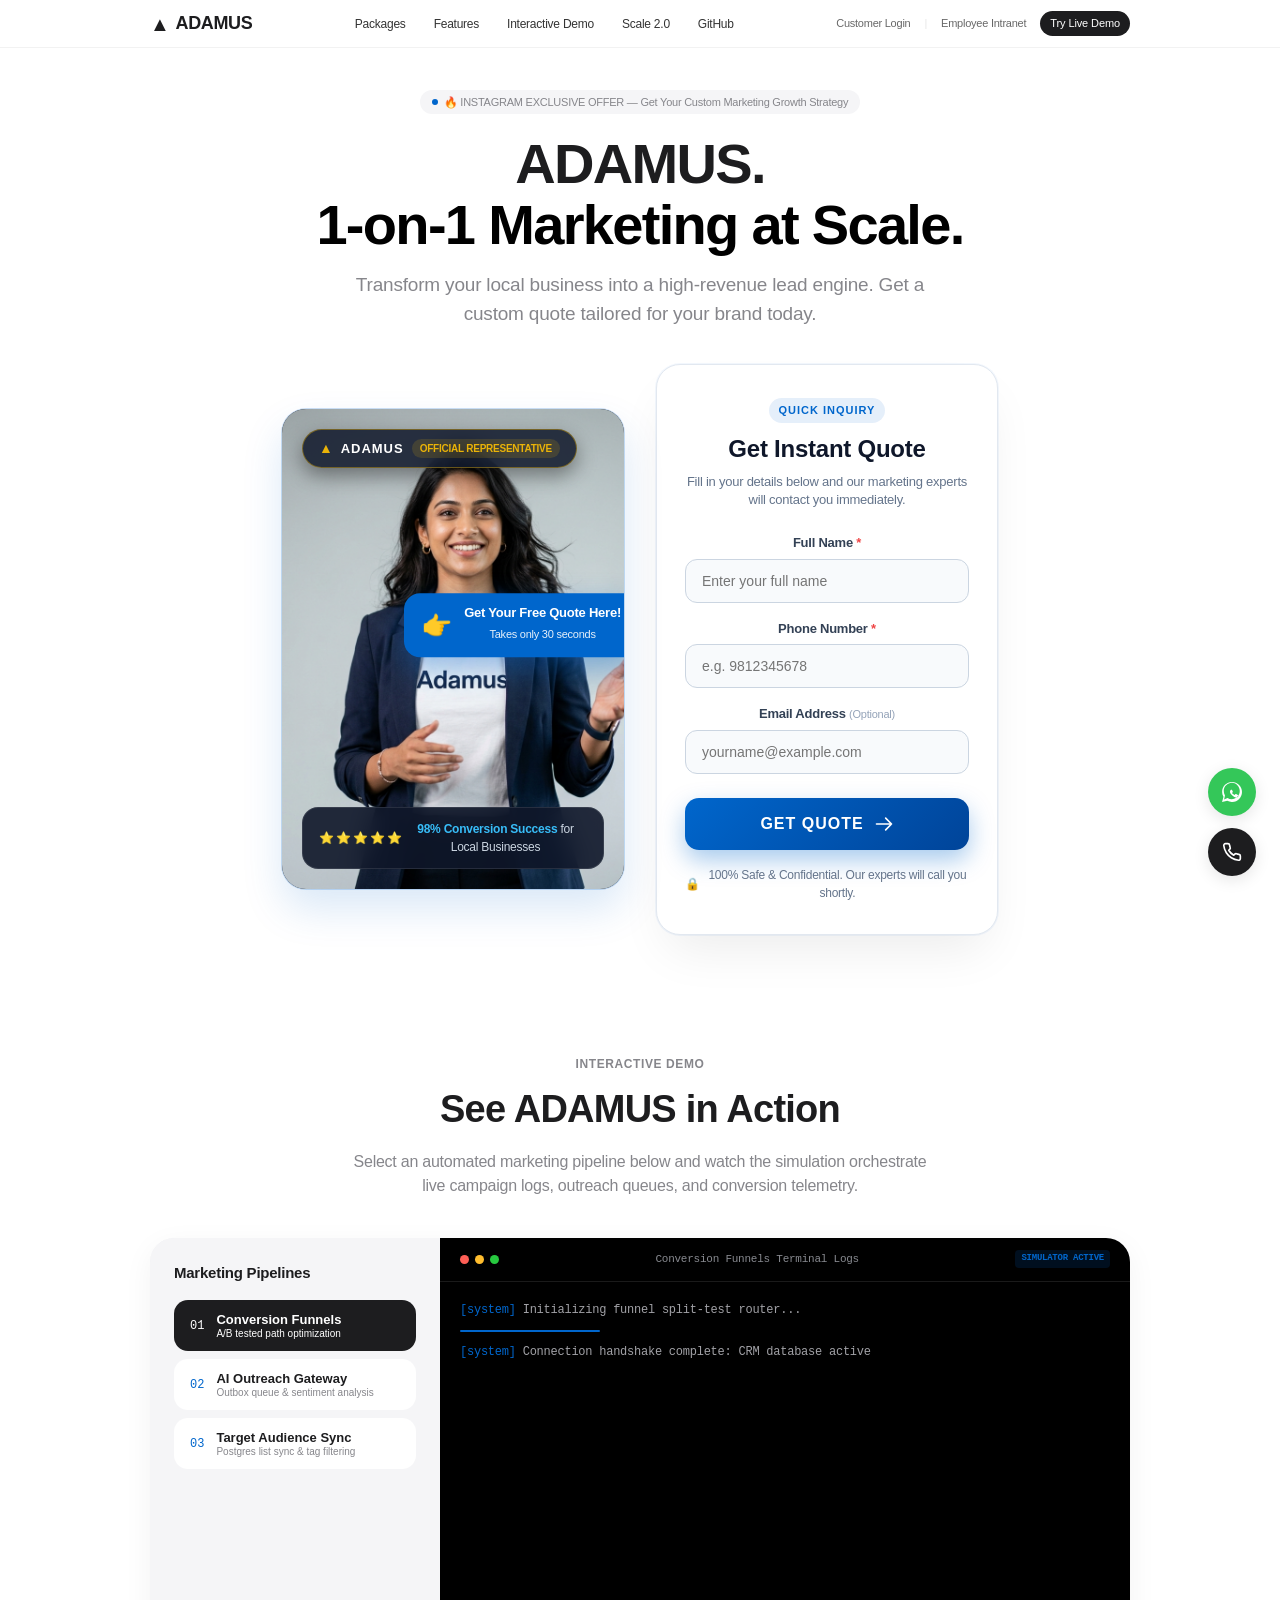
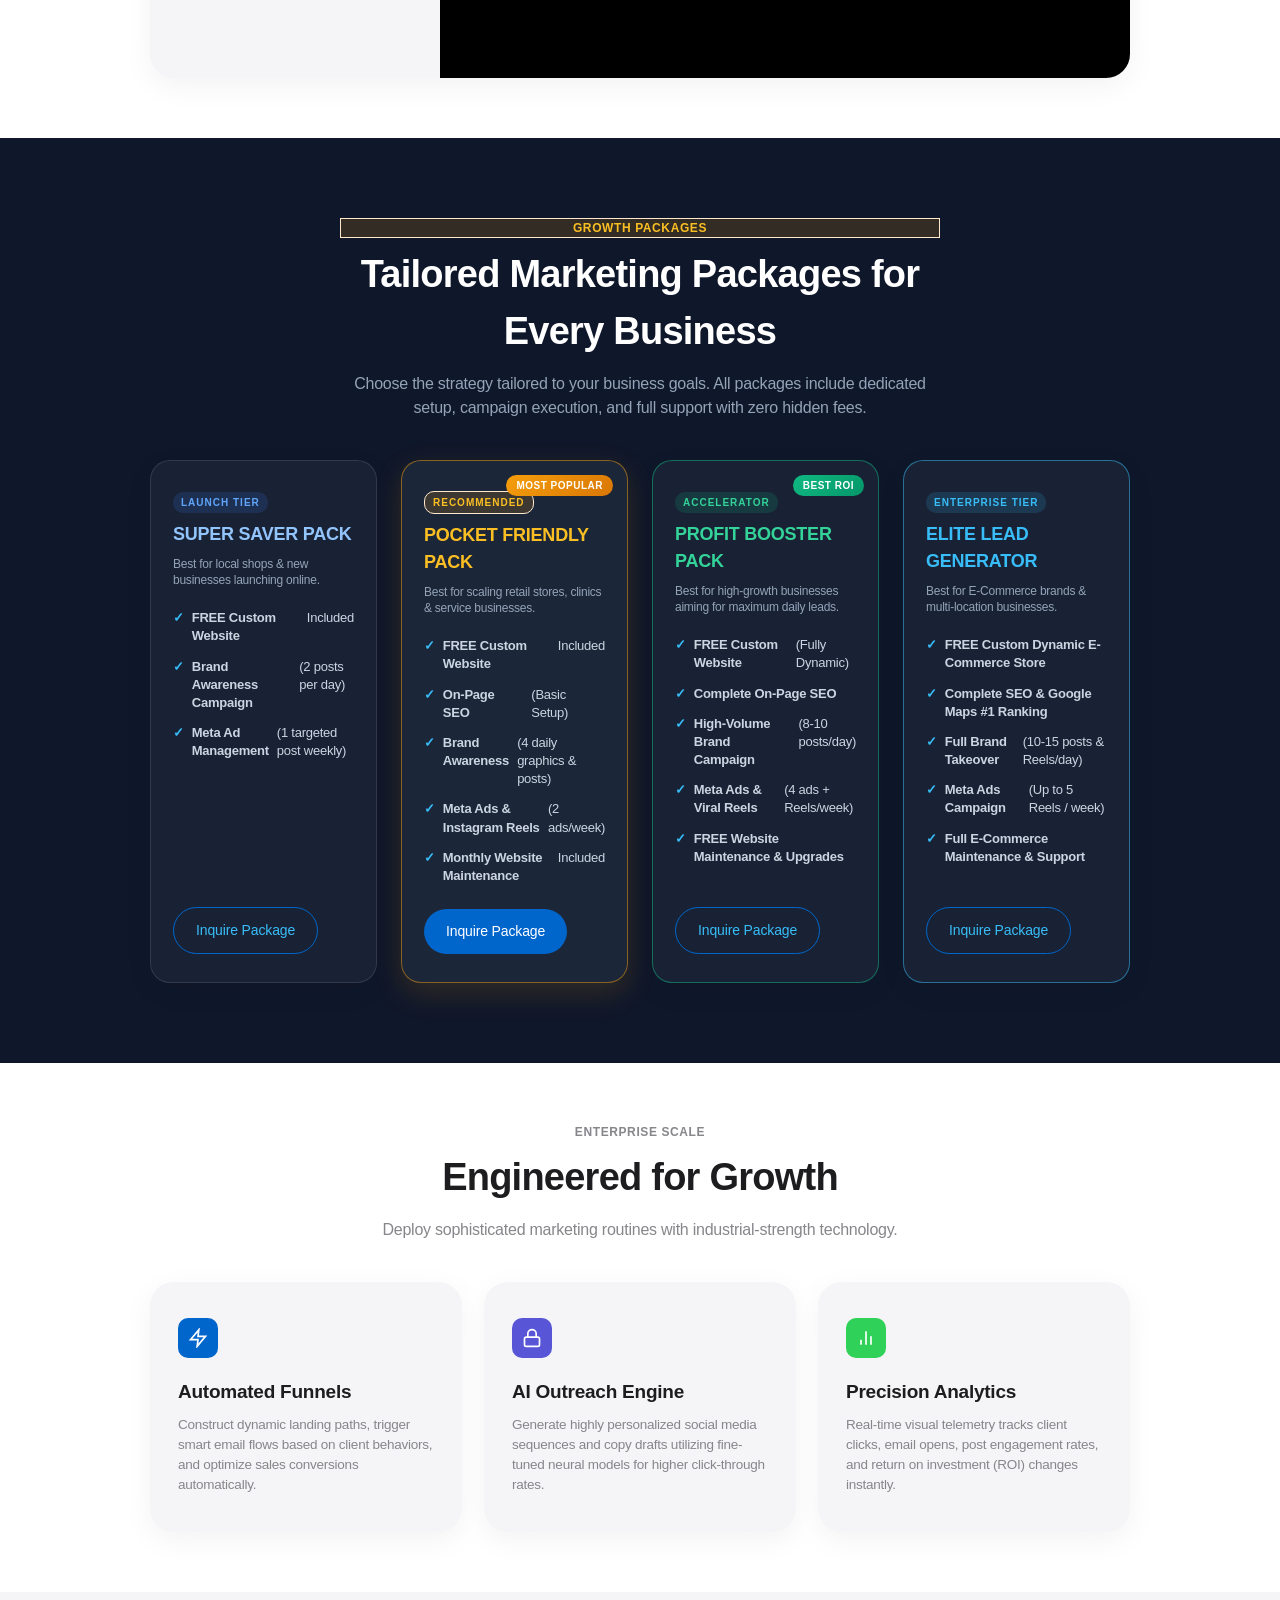
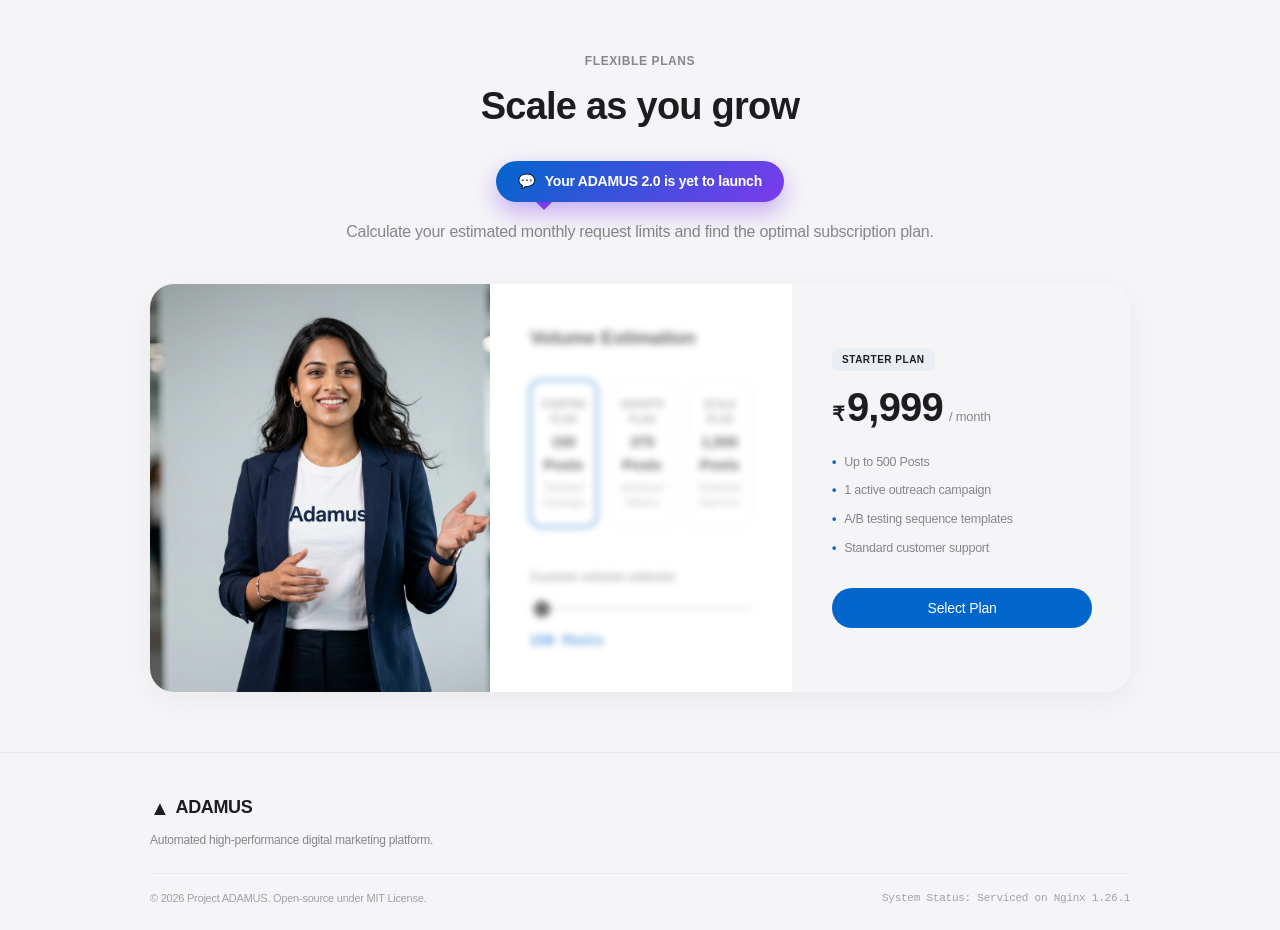
==== commit a93ec138: "Force-refresh GitHub Pages cache v=100.0" ====
--- a/index.html
+++ b/index.html
@@ -7,7 +7,7 @@
     <link rel="preconnect" href="https://fonts.googleapis.com">
     <link rel="preconnect" href="https://fonts.gstatic.com" crossorigin>
     <link href="https://fonts.googleapis.com/css2?family=JetBrains+Mono:wght@400;500;700&display=swap" rel="stylesheet">
-    <link rel="stylesheet" href="style.css?v=4.0">
+    <link rel="stylesheet" href="style.css?v=100.0">
 </head>
 <body>
     <!-- Abstract gradient backgrounds -->
@@ -461,6 +461,6 @@
         </a>
     </div>
     
-    <script src="app.js?v=4.0"></script>
+    <script src="app.js?v=100.0"></script>
 </body>
 </html>
